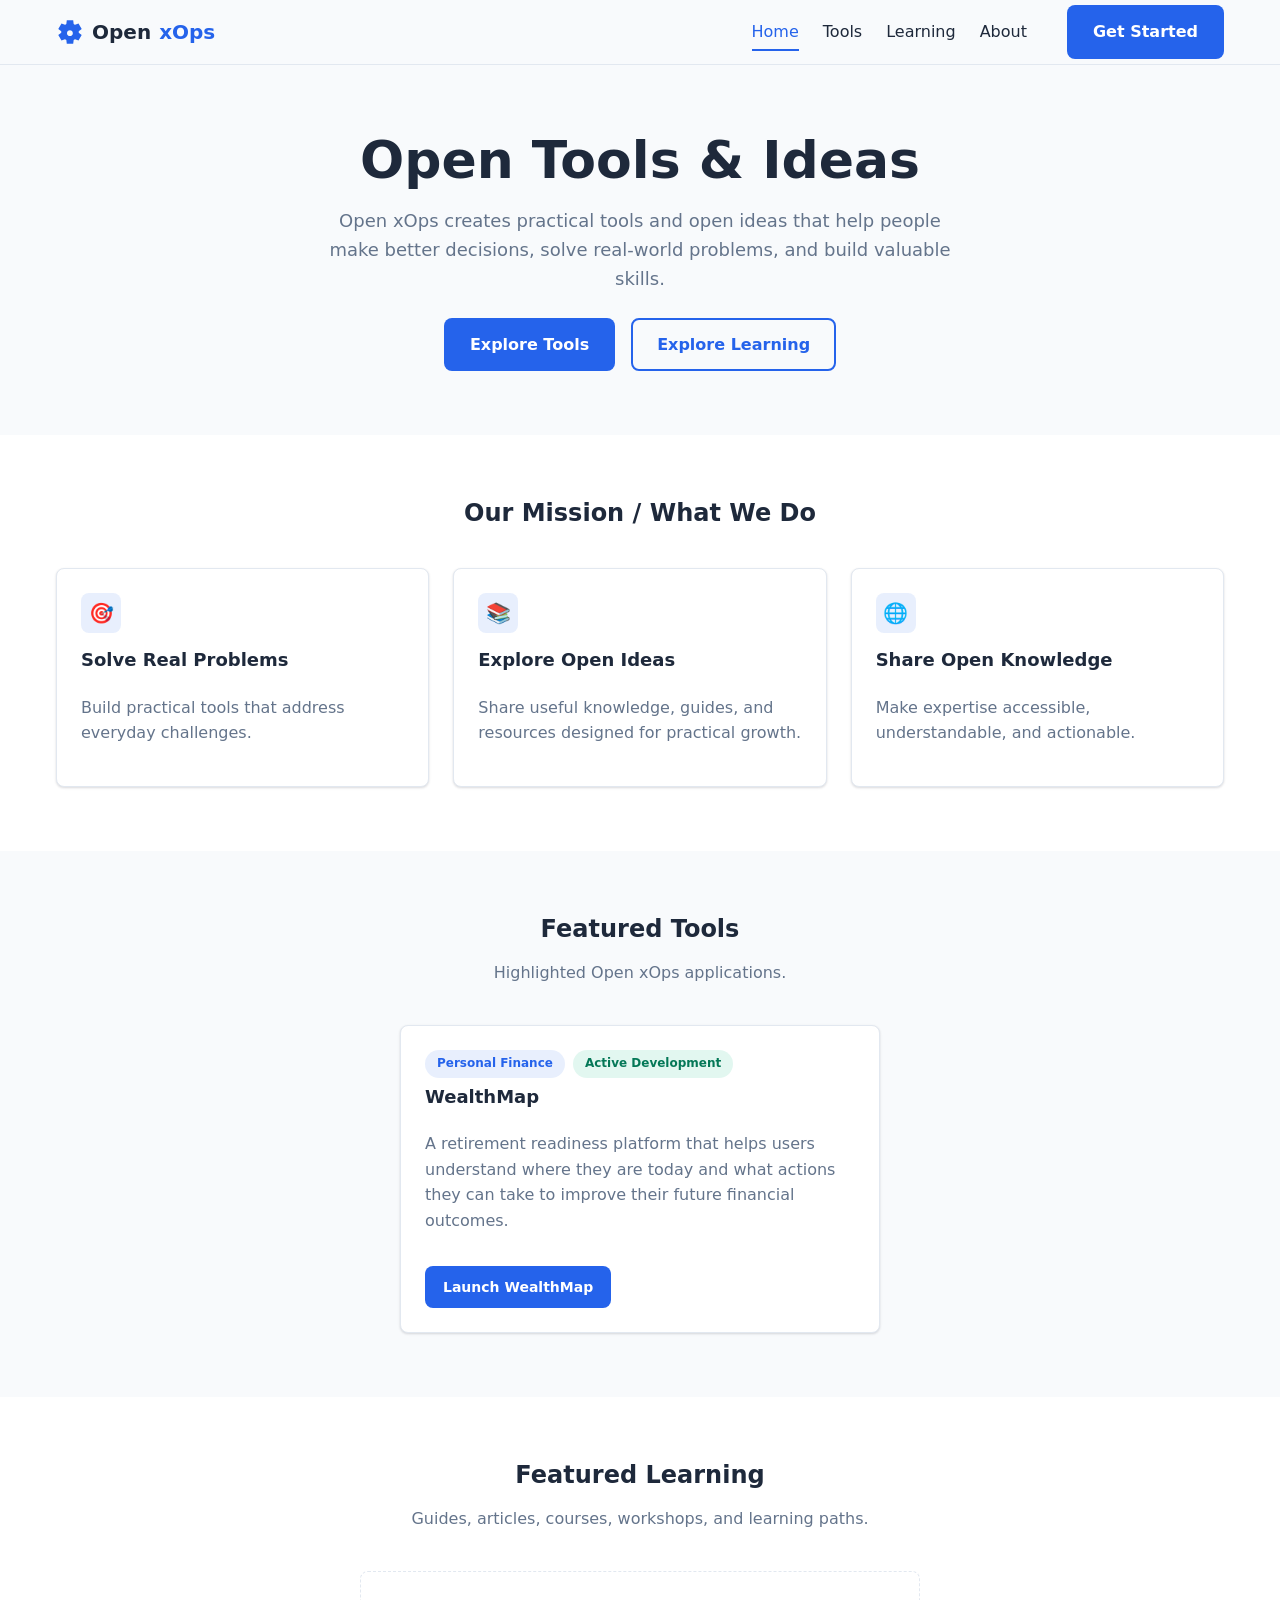
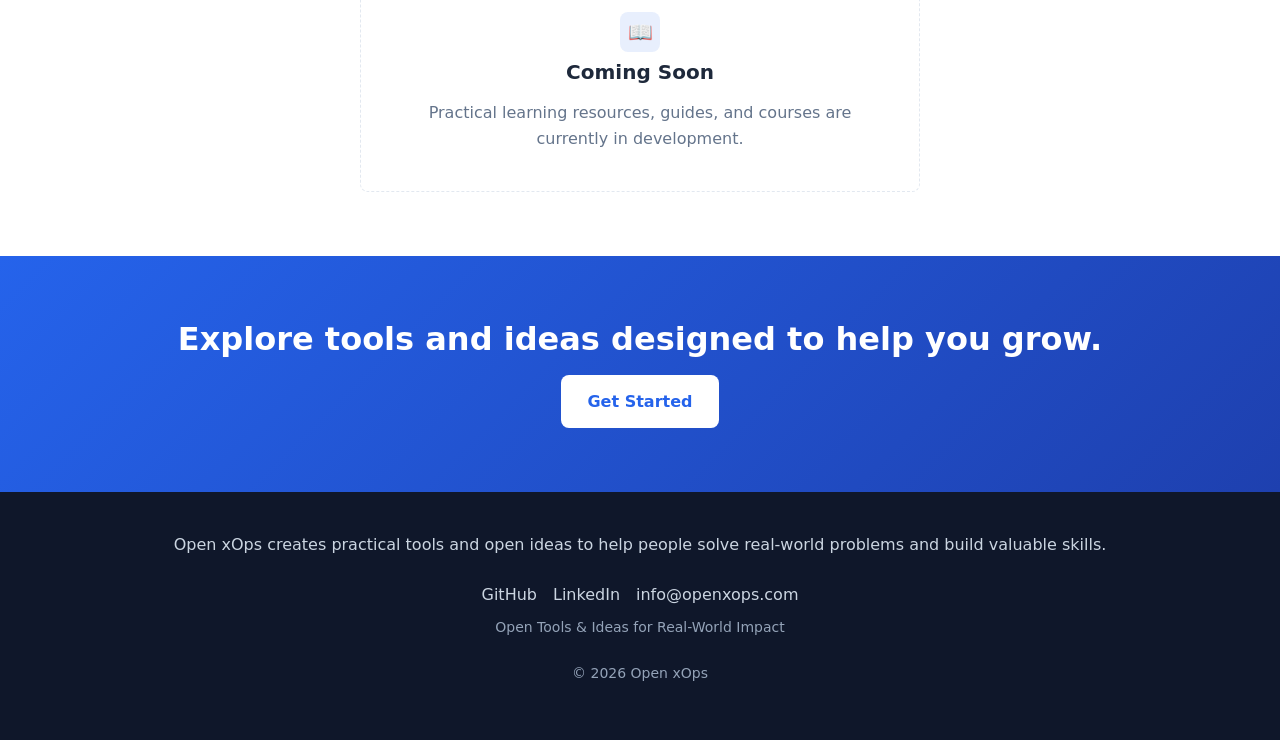
==== index.html @ b94edfc5 "refactor: Update language to emphasize open ideas and practical tools across multiple documents" ====
<!DOCTYPE html>
<html lang="en">
<head>
  <meta charset="UTF-8" />
  <meta name="viewport" content="width=device-width, initial-scale=1.0" />
  <title>Open xOps — Open Tools &amp; Ideas</title>
  <meta
    name="description"
    content="Open xOps creates practical tools and open ideas that help individuals and professionals solve real-world problems, make better decisions, and build valuable skills."
  />
  <link rel="icon" type="image/svg+xml" href="assets/icons/favicon.svg" />
  <link rel="stylesheet" href="css/styles.css" />
</head>
<body data-page="index.html">
  <a class="skip-link" href="#main-content">Skip to main content</a>

  <header class="site-header">
    <div class="container">
      <a class="brand" href="index.html" aria-label="Open xOps home">
        <span class="brand-icon" aria-hidden="true"></span>
        Open <span>xOps</span>
      </a>

      <nav class="main-nav" id="main-nav" aria-label="Primary">
        <ul class="nav-links">
          <li><a href="index.html" aria-current="page">Home</a></li>
          <li><a href="tools.html">Tools</a></li>
          <li><a href="learning.html">Learning</a></li>
          <li><a href="about.html">About</a></li>
        </ul>
        <a class="btn btn-primary" href="tools.html">Get Started</a>
      </nav>

      <button
        class="nav-toggle"
        type="button"
        aria-label="Toggle navigation menu"
        aria-expanded="false"
        aria-controls="main-nav"
      >
        <span class="nav-toggle-bar"></span>
        <span class="nav-toggle-bar"></span>
        <span class="nav-toggle-bar"></span>
      </button>
    </div>
  </header>

  <main id="main-content">
    <!-- Hero -->
    <section class="hero container">
      <h1>Open Tools &amp; Ideas</h1>
      <p>
        Open xOps creates practical tools and open ideas that help people make
        better decisions, solve real-world problems, and build valuable skills.
      </p>
      <div class="hero-actions">
        <a class="btn btn-primary" href="tools.html">Explore Tools</a>
        <a class="btn btn-secondary" href="learning.html">Explore Learning</a>
      </div>
    </section>

    <!-- Mission -->
    <section class="section mission-section" id="mission">
      <div class="container">
        <div class="section-header">
          <h2>Our Mission / What We Do</h2>
        </div>
        <div class="grid grid-3">
          <div class="card">
            <div class="card-icon" aria-hidden="true">🎯</div>
            <h3>Solve Real Problems</h3>
            <p>Build practical tools that address everyday challenges.</p>
          </div>
          <div class="card">
            <div class="card-icon" aria-hidden="true">📚</div>
            <h3>Explore Open Ideas</h3>
            <p>
              Share useful knowledge, guides, and resources designed for
              practical growth.
            </p>
          </div>
          <div class="card">
            <div class="card-icon" aria-hidden="true">🌐</div>
            <h3>Share Open Knowledge</h3>
            <p>Make expertise accessible, understandable, and actionable.</p>
          </div>
        </div>
      </div>
    </section>

    <!-- Featured Tools -->
    <section class="section" id="featured-tools">
      <div class="container">
        <div class="section-header">
          <h2>Featured Tools</h2>
          <p>Highlighted Open xOps applications.</p>
        </div>
        <div class="featured-tool-single">
          <article class="card">
            <div class="card-meta">
              <span class="badge badge-category">Personal Finance</span>
              <span class="badge badge-status-active">Active Development</span>
            </div>
            <h3>WealthMap</h3>
            <p>
              A retirement readiness platform that helps users understand
              where they are today and what actions they can take to improve
              their future financial outcomes.
            </p>
            <div class="card-actions">
              <a class="btn btn-primary btn-sm" href="https://wealthmap.openxops.com/" target="_blank" rel="noopener noreferrer">Launch WealthMap</a>
            </div>
          </article>
        </div>
      </div>
    </section>

    <!-- Featured Learning -->
    <section class="section mission-section" id="featured-learning">
      <div class="container">
        <div class="section-header">
          <h2>Featured Learning</h2>
          <p>Guides, articles, courses, workshops, and learning paths.</p>
        </div>
        <div class="coming-soon-panel">
          <div class="card-icon" aria-hidden="true">📖</div>
          <h3>Coming Soon</h3>
          <p>
            Practical learning resources, guides, and courses are currently
            in development.
          </p>
        </div>
      </div>
    </section>

    <!-- CTA Banner -->
    <section class="cta-banner">
      <div class="container">
        <h2>
          Explore tools and ideas designed to help you grow.
        </h2>
        <a class="btn btn-primary" href="tools.html">Get Started</a>
      </div>
    </section>
  </main>

  <footer class="site-footer">
    <div class="container">
      <p>
        Open xOps creates practical tools and open ideas to help people solve
        real-world problems and build valuable skills.
      </p>
      <ul class="footer-links">
        <li><a href="https://github.com/renedeposada" target="_blank" rel="noopener noreferrer" aria-label="Open xOps on GitHub (opens in a new tab)">GitHub</a></li>
        <li><a href="https://www.linkedin.com/company/openxops/" target="_blank" rel="noopener noreferrer" aria-label="Open xOps on LinkedIn (opens in a new tab)">LinkedIn</a></li>
        <li><a href="mailto:info@openxops.com" aria-label="Email Open xOps">info@openxops.com</a></li>
      </ul>
      <p class="footer-tagline">Open Tools &amp; Ideas for Real-World Impact</p>
      <p class="footer-tagline">&copy; 2026 Open xOps</p>
    </div>
  </footer>

  <script src="js/main.js"></script>
</body>
</html>
---- css/styles.css ----
/* ==========================================================================
   Open xOps Design System
   ========================================================================== */

:root {
  /* Colors */
  --color-primary: #2563eb;
  --color-accent: #10b981;
  --color-bg: #f8fafc;
  --color-bg-dark: #0f172a;
  --color-text: #1e293b;
  --color-text-secondary: #64748b;
  --color-white: #ffffff;
  --color-border: #e2e8f0;

  /* Typography */
  --font-family: system-ui, -apple-system, BlinkMacSystemFont, "Segoe UI", sans-serif;

  /* Spacing */
  --space-xs: 0.5rem;
  --space-sm: 1rem;
  --space-md: 1.5rem;
  --space-lg: 2.5rem;
  --space-xl: 4rem;

  /* Layout */
  --max-width: 1200px;
  --radius: 0.5rem;
  --shadow: 0 1px 3px rgba(15, 23, 42, 0.1), 0 1px 2px rgba(15, 23, 42, 0.06);
  --shadow-lg: 0 10px 25px rgba(15, 23, 42, 0.08);
  --header-height: 4rem;
  --transition: 0.2s ease;
}

/* ==========================================================================
   Reset & Base
   ========================================================================== */

*,
*::before,
*::after {
  box-sizing: border-box;
}

html {
  scroll-behavior: smooth;
}

body {
  margin: 0;
  font-family: var(--font-family);
  color: var(--color-text);
  background-color: var(--color-bg);
  line-height: 1.6;
  -webkit-font-smoothing: antialiased;
}

img {
  max-width: 100%;
  display: block;
}

a {
  color: var(--color-primary);
  text-decoration: none;
}

ul {
  margin: 0;
  padding: 0;
  list-style: none;
}

h1,
h2,
h3,
h4 {
  line-height: 1.2;
  margin: 0 0 var(--space-sm);
}

p {
  margin: 0 0 var(--space-sm);
}

:focus-visible {
  outline: 3px solid var(--color-primary);
  outline-offset: 2px;
}

.skip-link {
  position: absolute;
  left: -9999px;
  top: 0;
  background: var(--color-primary);
  color: var(--color-white);
  padding: var(--space-xs) var(--space-sm);
  z-index: 1000;
  border-radius: var(--radius);
}

.skip-link:focus {
  left: var(--space-sm);
  top: var(--space-sm);
}

/* ==========================================================================
   Layout Utilities
   ========================================================================== */

.container {
  width: 100%;
  max-width: var(--max-width);
  margin-inline: auto;
  padding-inline: var(--space-sm);
}

.section {
  padding-block: var(--space-xl);
}

.section-header {
  text-align: center;
  max-width: 640px;
  margin-inline: auto;
  margin-bottom: var(--space-lg);
}

.section-header p {
  color: var(--color-text-secondary);
}

.grid {
  display: grid;
  gap: var(--space-md);
}

.grid-3 {
  grid-template-columns: repeat(auto-fit, minmax(260px, 1fr));
}

.grid-4 {
  grid-template-columns: repeat(auto-fit, minmax(220px, 1fr));
}

.text-center {
  text-align: center;
}

/* ==========================================================================
   Buttons
   ========================================================================== */

.btn {
  display: inline-flex;
  align-items: center;
  justify-content: center;
  gap: 0.5rem;
  padding: 0.75rem 1.5rem;
  border-radius: var(--radius);
  font-weight: 600;
  font-size: 1rem;
  border: 2px solid transparent;
  cursor: pointer;
  transition: background-color var(--transition), color var(--transition), border-color var(--transition);
}

.btn-primary {
  background-color: var(--color-primary);
  color: var(--color-white);
}

.btn-primary:hover {
  background-color: #1d4ed8;
}

.btn-secondary {
  background-color: transparent;
  border-color: var(--color-primary);
  color: var(--color-primary);
}

.btn-secondary:hover {
  background-color: var(--color-primary);
  color: var(--color-white);
}

.btn-accent {
  background-color: var(--color-accent);
  color: var(--color-white);
}

.btn-accent:hover {
  background-color: #0ea271;
}

.btn-sm {
  padding: 0.5rem 1rem;
  font-size: 0.875rem;
}

.btn-block {
  width: 100%;
}

/* ==========================================================================
   Header
   ========================================================================== */

.site-header {
  position: sticky;
  top: 0;
  z-index: 100;
  background-color: rgba(248, 250, 252, 0.92);
  backdrop-filter: blur(8px);
  border-bottom: 1px solid var(--color-border);
}

.site-header .container {
  display: flex;
  align-items: center;
  justify-content: space-between;
  height: var(--header-height);
}

.brand {
  display: inline-flex;
  align-items: center;
  gap: 0.5rem;
  font-size: 1.25rem;
  font-weight: 800;
  color: var(--color-text);
}

.brand span {
  color: var(--color-primary);
}

.brand-icon {
  width: 28px;
  height: 28px;
  flex-shrink: 0;
  background-color: var(--color-primary);
  -webkit-mask-image: url("../assets/logos/logo.svg");
  mask-image: url("../assets/logos/logo.svg");
  -webkit-mask-size: contain;
  mask-size: contain;
  -webkit-mask-repeat: no-repeat;
  mask-repeat: no-repeat;
  -webkit-mask-position: center;
  mask-position: center;
}

.site-footer .brand-icon {
  background-color: var(--color-white);
}

.nav-toggle {
  display: none;
  background: none;
  border: none;
  cursor: pointer;
  padding: 0.5rem;
}

.nav-toggle-bar {
  display: block;
  width: 24px;
  height: 2px;
  margin: 5px 0;
  background-color: var(--color-text);
  transition: transform var(--transition), opacity var(--transition);
}

.main-nav {
  display: flex;
  align-items: center;
  gap: var(--space-lg);
}

.nav-links {
  display: flex;
  gap: var(--space-md);
}

.nav-links a {
  color: var(--color-text);
  font-weight: 500;
  padding: 0.5rem 0;
  border-bottom: 2px solid transparent;
  transition: border-color var(--transition), color var(--transition);
}

.nav-links a:hover,
.nav-links a[aria-current="page"] {
  color: var(--color-primary);
  border-bottom-color: var(--color-primary);
}

/* ==========================================================================
   Hero
   ========================================================================== */

.hero {
  padding-block: var(--space-xl);
  text-align: center;
}

.hero h1 {
  font-size: clamp(2rem, 5vw, 3.25rem);
  max-width: 800px;
  margin-inline: auto;
  margin-bottom: var(--space-sm);
}

.hero p {
  font-size: 1.125rem;
  color: var(--color-text-secondary);
  max-width: 640px;
  margin-inline: auto;
  margin-bottom: var(--space-md);
}

.hero-actions {
  display: flex;
  gap: var(--space-sm);
  justify-content: center;
  flex-wrap: wrap;
}

.page-header {
  padding-block: var(--space-lg) var(--space-md);
  text-align: center;
}

.page-header p {
  color: var(--color-text-secondary);
  max-width: 640px;
  margin-inline: auto;
}

/* ==========================================================================
   Cards
   ========================================================================== */

.card {
  background-color: var(--color-white);
  border: 1px solid var(--color-border);
  border-radius: var(--radius);
  padding: var(--space-md);
  box-shadow: var(--shadow);
  display: flex;
  flex-direction: column;
  gap: var(--space-xs);
  transition: box-shadow var(--transition), transform var(--transition);
}

.card:hover {
  box-shadow: var(--shadow-lg);
  transform: translateY(-2px);
}

.card h3 {
  font-size: 1.125rem;
}

.card p {
  color: var(--color-text-secondary);
  flex-grow: 1;
}

.card-icon {
  width: 2.5rem;
  height: 2.5rem;
  border-radius: var(--radius);
  background-color: rgba(37, 99, 235, 0.1);
  color: var(--color-primary);
  display: flex;
  align-items: center;
  justify-content: center;
  font-size: 1.25rem;
  margin-bottom: var(--space-xs);
}

.card-meta {
  display: flex;
  align-items: center;
  gap: var(--space-xs);
  flex-wrap: wrap;
}

.card-actions {
  display: flex;
  gap: var(--space-xs);
  margin-top: var(--space-xs);
  flex-wrap: wrap;
}

/* ==========================================================================
   Badges
   ========================================================================== */

.badge {
  display: inline-block;
  padding: 0.25rem 0.75rem;
  border-radius: 999px;
  font-size: 0.75rem;
  font-weight: 600;
  white-space: nowrap;
}

.badge-category {
  background-color: rgba(37, 99, 235, 0.1);
  color: var(--color-primary);
}

.badge-status-active {
  background-color: rgba(16, 185, 129, 0.12);
  color: #047857;
}

.badge-status-planning {
  background-color: rgba(100, 116, 139, 0.15);
  color: var(--color-text-secondary);
}

/* ==========================================================================
   Mission / Feature Sections
   ========================================================================== */

.mission-section {
  background-color: var(--color-white);
}

.featured-tool-single {
  max-width: 480px;
  margin-inline: auto;
}

/* ==========================================================================
   Coming Soon Panel
   ========================================================================== */

.coming-soon-panel {
  max-width: 560px;
  margin-inline: auto;
  text-align: center;
  background-color: var(--color-white);
  border: 1px dashed var(--color-border);
  border-radius: var(--radius);
  padding: var(--space-lg);
}

.coming-soon-panel .card-icon {
  margin-inline: auto;
}

.coming-soon-panel h3 {
  font-size: 1.25rem;
}

.coming-soon-panel p {
  color: var(--color-text-secondary);
  margin-bottom: 0;
}

/* ==========================================================================
   CTA Banner
   ========================================================================== */

.cta-banner {
  background: linear-gradient(135deg, var(--color-primary), #1e40af);
  color: var(--color-white);
  text-align: center;
  padding-block: var(--space-xl);
}

.cta-banner h2 {
  font-size: clamp(1.5rem, 4vw, 2rem);
  margin-bottom: var(--space-sm);
}

.cta-banner .btn-primary {
  background-color: var(--color-white);
  color: var(--color-primary);
}

.cta-banner .btn-primary:hover {
  background-color: var(--color-bg);
}

/* ==========================================================================
   Filters (Tools page)
   ========================================================================== */

.filters {
  display: flex;
  gap: var(--space-sm);
  flex-wrap: wrap;
  margin-bottom: var(--space-lg);
}

.filters .form-control {
  flex: 1 1 240px;
}

.form-control label {
  display: block;
  font-size: 0.875rem;
  font-weight: 600;
  margin-bottom: 0.25rem;
}

.form-control input,
.form-control select {
  width: 100%;
  padding: 0.65rem 0.9rem;
  border: 1px solid var(--color-border);
  border-radius: var(--radius);
  font-size: 1rem;
  font-family: inherit;
  background-color: var(--color-white);
  color: var(--color-text);
}

.empty-state {
  text-align: center;
  color: var(--color-text-secondary);
  padding: var(--space-lg);
  display: none;
}

.empty-state.is-visible {
  display: block;
}

/* ==========================================================================
   Accordion (Learning page)
   ========================================================================== */

.accordion {
  display: flex;
  flex-direction: column;
  gap: var(--space-xs);
  max-width: 800px;
  margin-inline: auto;
}

.accordion-item {
  border: 1px solid var(--color-border);
  border-radius: var(--radius);
  background-color: var(--color-white);
  overflow: hidden;
}

.accordion-trigger {
  width: 100%;
  display: flex;
  align-items: center;
  justify-content: space-between;
  padding: var(--space-sm) var(--space-md);
  background: none;
  border: none;
  font-size: 1.05rem;
  font-weight: 600;
  text-align: left;
  cursor: pointer;
  color: var(--color-text);
}

.accordion-icon {
  transition: transform var(--transition);
  flex-shrink: 0;
}

.accordion-trigger[aria-expanded="true"] .accordion-icon {
  transform: rotate(45deg);
}

.accordion-panel {
  display: grid;
  grid-template-rows: 0fr;
  transition: grid-template-rows var(--transition);
}

.accordion-panel[hidden] {
  display: grid;
}

.accordion-panel-inner {
  overflow: hidden;
}

.accordion-item.is-open .accordion-panel {
  grid-template-rows: 1fr;
}

.accordion-content {
  padding: 0 var(--space-md) var(--space-md);
  display: flex;
  flex-direction: column;
  gap: var(--space-sm);
}

.resource-item {
  display: flex;
  justify-content: space-between;
  align-items: center;
  gap: var(--space-sm);
  padding: var(--space-sm);
  border: 1px solid var(--color-border);
  border-radius: var(--radius);
  flex-wrap: wrap;
}

.resource-item .resource-meta {
  color: var(--color-text-secondary);
  font-size: 0.9rem;
}

/* ==========================================================================
   Principles / About page
   ========================================================================== */

.future-vision-list {
  max-width: 640px;
  margin-inline: auto;
  display: flex;
  flex-direction: column;
  gap: var(--space-xs);
}

.future-vision-list li {
  padding: var(--space-sm);
  background-color: var(--color-white);
  border: 1px solid var(--color-border);
  border-radius: var(--radius);
}

.company-story {
  max-width: 720px;
  margin-inline: auto;
  text-align: center;
}

/* ==========================================================================
   Footer
   ========================================================================== */

.site-footer {
  background-color: var(--color-bg-dark);
  color: #cbd5e1;
  padding-block: var(--space-lg);
}

.site-footer .container {
  display: flex;
  flex-direction: column;
  align-items: center;
  gap: var(--space-xs);
  text-align: center;
}

.footer-links {
  display: flex;
  gap: var(--space-sm);
  flex-wrap: wrap;
  justify-content: center;
}

.footer-links a {
  color: #cbd5e1;
}

.footer-links a:hover {
  color: var(--color-white);
}

.footer-tagline {
  font-size: 0.875rem;
  color: #94a3b8;
}

/* ==========================================================================
   Responsive
   ========================================================================== */

@media (max-width: 767px) {
  .nav-toggle {
    display: block;
  }

  .main-nav {
    position: fixed;
    inset: var(--header-height) 0 0 auto;
    width: min(280px, 80%);
    background-color: var(--color-white);
    flex-direction: column;
    align-items: flex-start;
    padding: var(--space-md);
    box-shadow: var(--shadow-lg);
    transform: translateX(100%);
    transition: transform var(--transition);
  }

  .main-nav.is-open {
    transform: translateX(0);
  }

  .nav-links {
    flex-direction: column;
    gap: var(--space-sm);
    width: 100%;
  }

  .main-nav .btn {
    width: 100%;
  }

  .nav-toggle[aria-expanded="true"] .nav-toggle-bar:nth-child(1) {
    transform: translateY(7px) rotate(45deg);
  }

  .nav-toggle[aria-expanded="true"] .nav-toggle-bar:nth-child(2) {
    opacity: 0;
  }

  .nav-toggle[aria-expanded="true"] .nav-toggle-bar:nth-child(3) {
    transform: translateY(-7px) rotate(-45deg);
  }
}

@media (min-width: 768px) {
  .grid-3 {
    grid-template-columns: repeat(3, 1fr);
  }
}
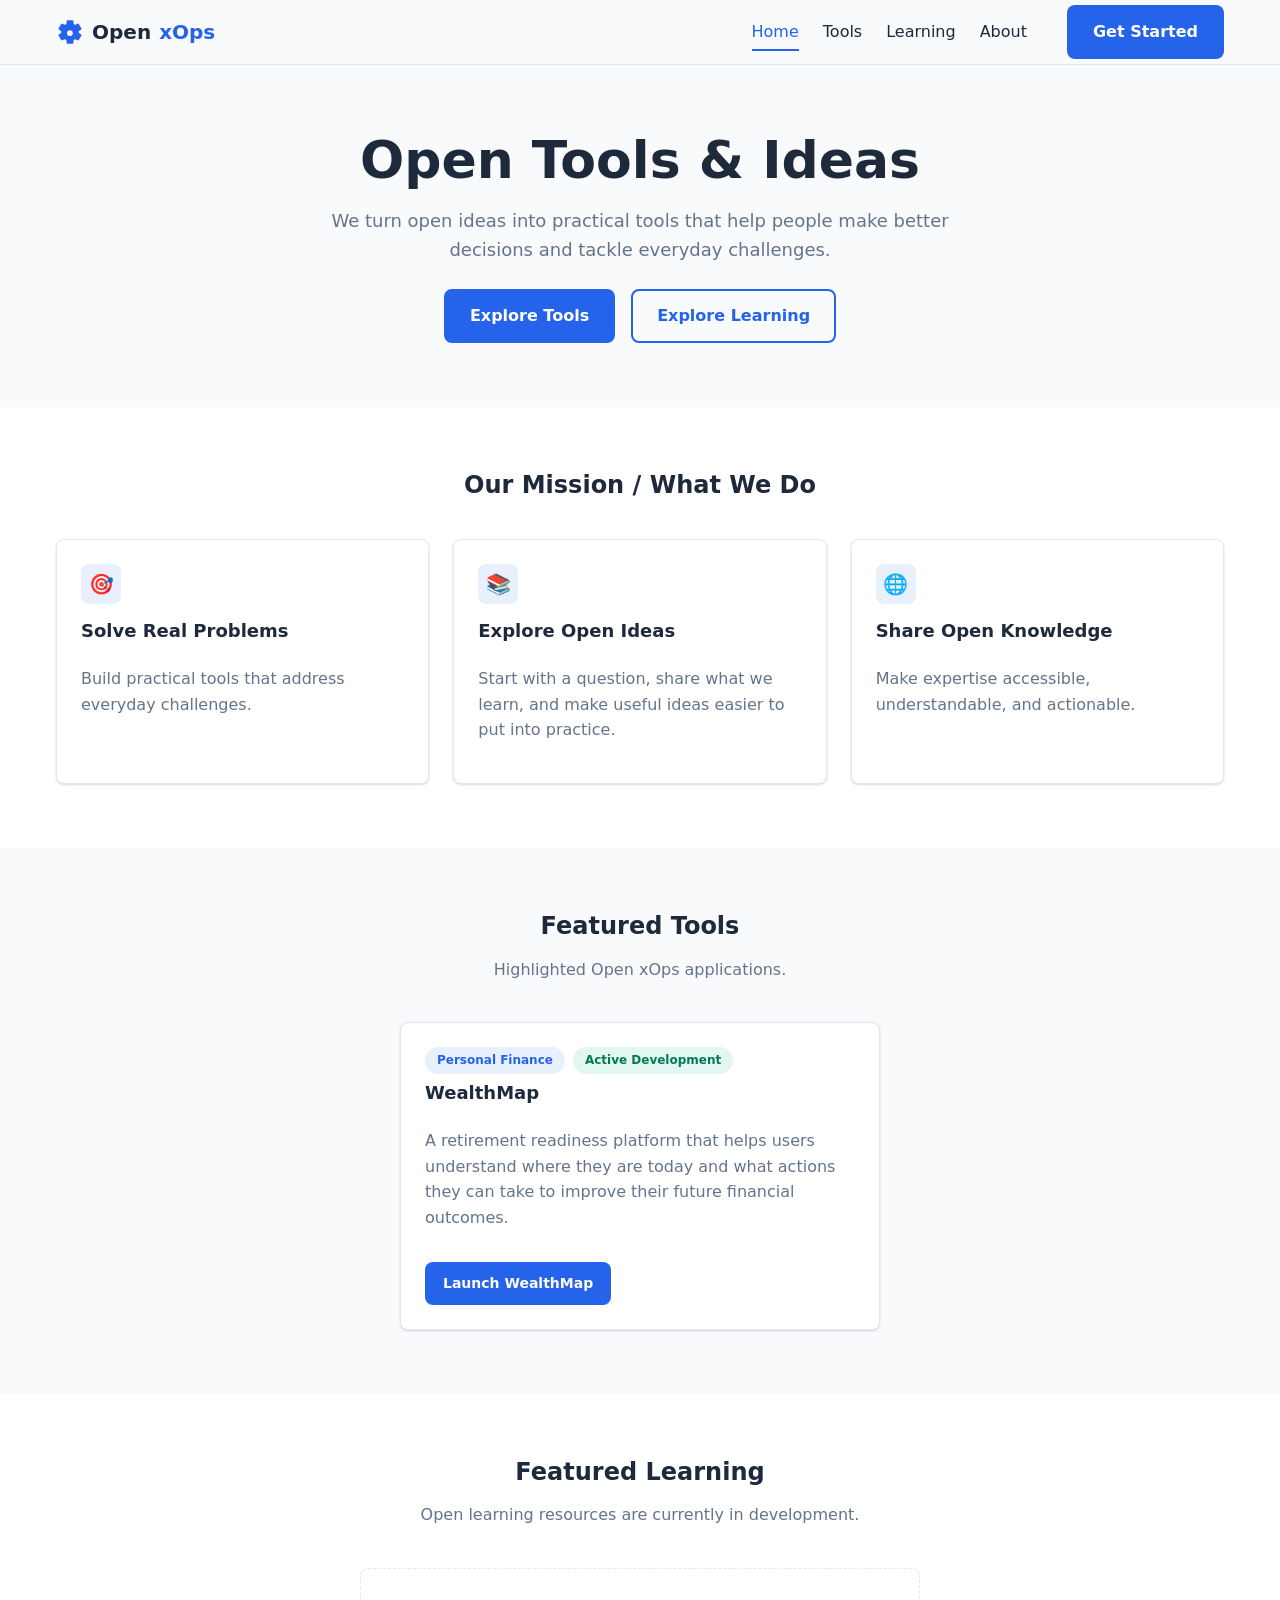
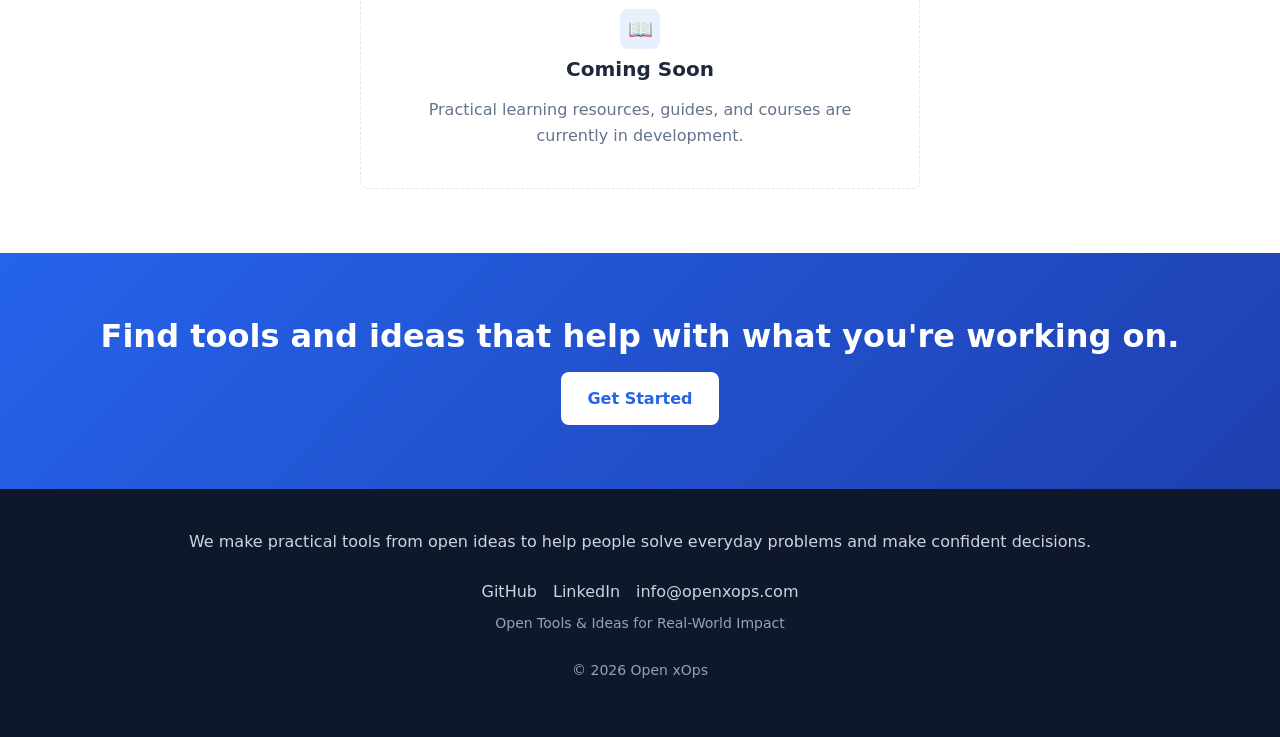
==== commit 1c13de91: "refactor: Revise language across multiple documents to emphasize practical tools and open ideas" ====
--- a/index.html
+++ b/index.html
@@ -6,7 +6,7 @@
   <title>Open xOps — Open Tools &amp; Ideas</title>
   <meta
     name="description"
-    content="Open xOps creates practical tools and open ideas that help individuals and professionals solve real-world problems, make better decisions, and build valuable skills."
+    content="Open xOps turns open ideas into practical tools that help people make better decisions and tackle everyday challenges."
   />
   <link rel="icon" type="image/svg+xml" href="assets/icons/favicon.svg" />
   <link rel="stylesheet" href="css/styles.css" />
@@ -50,8 +50,8 @@
     <section class="hero container">
       <h1>Open Tools &amp; Ideas</h1>
       <p>
-        Open xOps creates practical tools and open ideas that help people make
-        better decisions, solve real-world problems, and build valuable skills.
+        We turn open ideas into practical tools that help people make better
+        decisions and tackle everyday challenges.
       </p>
       <div class="hero-actions">
         <a class="btn btn-primary" href="tools.html">Explore Tools</a>
@@ -75,8 +75,8 @@
             <div class="card-icon" aria-hidden="true">📚</div>
             <h3>Explore Open Ideas</h3>
             <p>
-              Share useful knowledge, guides, and resources designed for
-              practical growth.
+              Start with a question, share what we learn, and make useful ideas
+              easier to put into practice.
             </p>
           </div>
           <div class="card">
@@ -120,7 +120,7 @@
       <div class="container">
         <div class="section-header">
           <h2>Featured Learning</h2>
-          <p>Guides, articles, courses, workshops, and learning paths.</p>
+          <p>Open learning resources are currently in development.</p>
         </div>
         <div class="coming-soon-panel">
           <div class="card-icon" aria-hidden="true">📖</div>
@@ -137,7 +137,7 @@
     <section class="cta-banner">
       <div class="container">
         <h2>
-          Explore tools and ideas designed to help you grow.
+          Find tools and ideas that help with what you're working on.
         </h2>
         <a class="btn btn-primary" href="tools.html">Get Started</a>
       </div>
@@ -147,8 +147,8 @@
   <footer class="site-footer">
     <div class="container">
       <p>
-        Open xOps creates practical tools and open ideas to help people solve
-        real-world problems and build valuable skills.
+        We make practical tools from open ideas to help people solve everyday
+        problems and make confident decisions.
       </p>
       <ul class="footer-links">
         <li><a href="https://github.com/renedeposada" target="_blank" rel="noopener noreferrer" aria-label="Open xOps on GitHub (opens in a new tab)">GitHub</a></li>
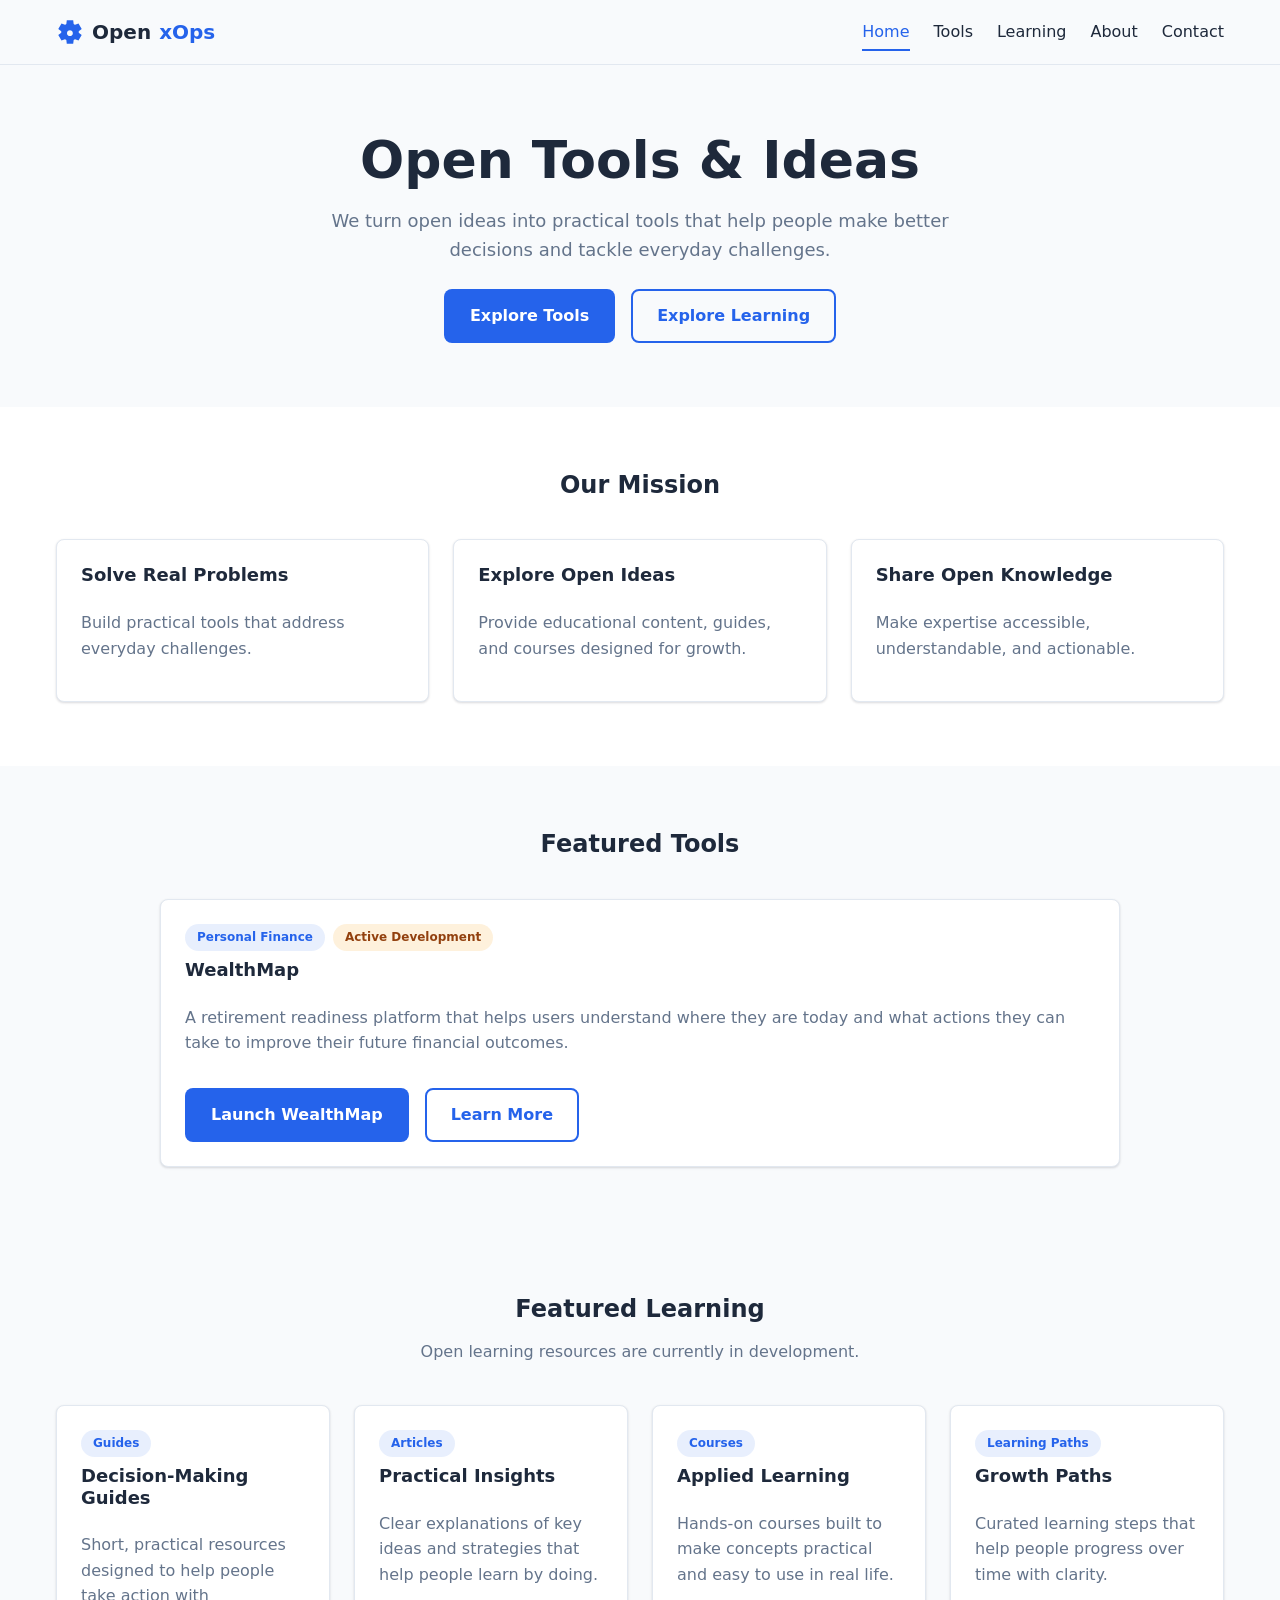
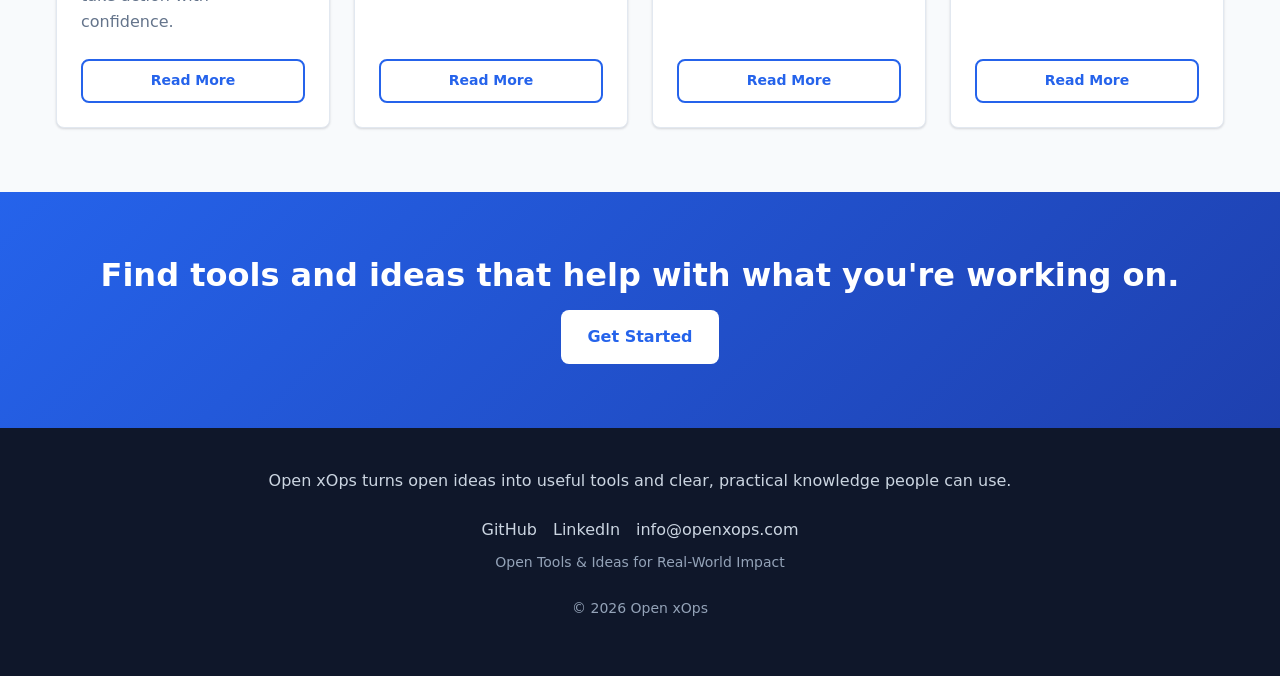
==== commit 0f98eb0e: "Refactor website content and structure for clarity and consistency - Updated meta descriptions acros" ====
--- a/index.html
+++ b/index.html
@@ -3,10 +3,10 @@
 <head>
   <meta charset="UTF-8" />
   <meta name="viewport" content="width=device-width, initial-scale=1.0" />
-  <title>Open xOps — Open Tools &amp; Ideas</title>
+  <title>Open xOps</title>
   <meta
     name="description"
-    content="Open xOps turns open ideas into practical tools that help people make better decisions and tackle everyday challenges."
+    content="Open xOps turns open ideas into practical tools and learning resources that help people make better decisions and tackle everyday challenges."
   />
   <link rel="icon" type="image/svg+xml" href="assets/icons/favicon.svg" />
   <link rel="stylesheet" href="css/styles.css" />
@@ -21,20 +21,20 @@
         Open <span>xOps</span>
       </a>
 
-      <nav class="main-nav" id="main-nav" aria-label="Primary">
+      <nav class="main-nav" id="main-nav" aria-label="Primary navigation">
         <ul class="nav-links">
           <li><a href="index.html" aria-current="page">Home</a></li>
           <li><a href="tools.html">Tools</a></li>
           <li><a href="learning.html">Learning</a></li>
           <li><a href="about.html">About</a></li>
+          <li><a href="mailto:info@openxops.com">Contact</a></li>
         </ul>
-        <a class="btn btn-primary" href="tools.html">Get Started</a>
       </nav>
 
       <button
         class="nav-toggle"
         type="button"
-        aria-label="Toggle navigation menu"
+        aria-label="Open navigation menu"
         aria-expanded="false"
         aria-controls="main-nav"
       >
@@ -46,7 +46,6 @@
   </header>
 
   <main id="main-content">
-    <!-- Hero -->
     <section class="hero container">
       <h1>Open Tools &amp; Ideas</h1>
       <p>
@@ -59,86 +58,94 @@
       </div>
     </section>
 
-    <!-- Mission -->
-    <section class="section mission-section" id="mission">
+    <section class="section mission-section">
       <div class="container">
         <div class="section-header">
-          <h2>Our Mission / What We Do</h2>
+          <h2>Our Mission</h2>
         </div>
         <div class="grid grid-3">
-          <div class="card">
-            <div class="card-icon" aria-hidden="true">🎯</div>
+          <article class="card mission-card">
             <h3>Solve Real Problems</h3>
             <p>Build practical tools that address everyday challenges.</p>
-          </div>
-          <div class="card">
-            <div class="card-icon" aria-hidden="true">📚</div>
+          </article>
+          <article class="card mission-card">
             <h3>Explore Open Ideas</h3>
-            <p>
-              Start with a question, share what we learn, and make useful ideas
-              easier to put into practice.
-            </p>
-          </div>
-          <div class="card">
-            <div class="card-icon" aria-hidden="true">🌐</div>
+            <p>Provide educational content, guides, and courses designed for growth.</p>
+          </article>
+          <article class="card mission-card">
             <h3>Share Open Knowledge</h3>
             <p>Make expertise accessible, understandable, and actionable.</p>
-          </div>
+          </article>
         </div>
       </div>
     </section>
 
-    <!-- Featured Tools -->
-    <section class="section" id="featured-tools">
+    <section class="section tools-overview">
       <div class="container">
         <div class="section-header">
           <h2>Featured Tools</h2>
-          <p>Highlighted Open xOps applications.</p>
         </div>
-        <div class="featured-tool-single">
-          <article class="card">
+
+        <div class="tools-grid featured-tools-grid">
+          <article class="card tool-card" data-category="personal-finance" data-search="wealthmap retirement readiness planning personal finance">
             <div class="card-meta">
               <span class="badge badge-category">Personal Finance</span>
-              <span class="badge badge-status-active">Active Development</span>
+              <span class="badge badge-status-development">Active Development</span>
             </div>
             <h3>WealthMap</h3>
             <p>
-              A retirement readiness platform that helps users understand
-              where they are today and what actions they can take to improve
-              their future financial outcomes.
+              A retirement readiness platform that helps users understand where
+              they are today and what actions they can take to improve their
+              future financial outcomes.
             </p>
             <div class="card-actions">
-              <a class="btn btn-primary btn-sm" href="https://wealthmap.openxops.com/" target="_blank" rel="noopener noreferrer">Launch WealthMap</a>
+              <a class="btn btn-primary" href="https://wealthmap.openxops.com/" target="_blank" rel="noopener noreferrer">Launch WealthMap</a>
+              <a class="btn btn-secondary" href="tools.html#wealthmap">Learn More</a>
             </div>
           </article>
         </div>
       </div>
     </section>
 
-    <!-- Featured Learning -->
-    <section class="section mission-section" id="featured-learning">
+    <section class="section learning-overview">
       <div class="container">
         <div class="section-header">
           <h2>Featured Learning</h2>
           <p>Open learning resources are currently in development.</p>
         </div>
-        <div class="coming-soon-panel">
-          <div class="card-icon" aria-hidden="true">📖</div>
-          <h3>Coming Soon</h3>
-          <p>
-            Practical learning resources, guides, and courses are currently
-            in development.
-          </p>
+
+        <div class="learning-grid">
+          <article class="card learning-card">
+            <span class="badge badge-category">Guides</span>
+            <h3>Decision-Making Guides</h3>
+            <p>Short, practical resources designed to help people take action with confidence.</p>
+            <a class="btn btn-secondary btn-sm" href="learning.html">Read More</a>
+          </article>
+          <article class="card learning-card">
+            <span class="badge badge-category">Articles</span>
+            <h3>Practical Insights</h3>
+            <p>Clear explanations of key ideas and strategies that help people learn by doing.</p>
+            <a class="btn btn-secondary btn-sm" href="learning.html">Read More</a>
+          </article>
+          <article class="card learning-card">
+            <span class="badge badge-category">Courses</span>
+            <h3>Applied Learning</h3>
+            <p>Hands-on courses built to make concepts practical and easy to use in real life.</p>
+            <a class="btn btn-secondary btn-sm" href="learning.html">Read More</a>
+          </article>
+          <article class="card learning-card">
+            <span class="badge badge-category">Learning Paths</span>
+            <h3>Growth Paths</h3>
+            <p>Curated learning steps that help people progress over time with clarity.</p>
+            <a class="btn btn-secondary btn-sm" href="learning.html">Read More</a>
+          </article>
         </div>
       </div>
     </section>
 
-    <!-- CTA Banner -->
     <section class="cta-banner">
-      <div class="container">
-        <h2>
-          Find tools and ideas that help with what you're working on.
-        </h2>
+      <div class="container cta-banner-inner">
+        <h2>Find tools and ideas that help with what you're working on.</h2>
         <a class="btn btn-primary" href="tools.html">Get Started</a>
       </div>
     </section>
@@ -147,8 +154,8 @@
   <footer class="site-footer">
     <div class="container">
       <p>
-        We make practical tools from open ideas to help people solve everyday
-        problems and make confident decisions.
+        Open xOps turns open ideas into useful tools and clear, practical
+        knowledge people can use.
       </p>
       <ul class="footer-links">
         <li><a href="https://github.com/renedeposada" target="_blank" rel="noopener noreferrer" aria-label="Open xOps on GitHub (opens in a new tab)">GitHub</a></li>
--- a/css/styles.css
+++ b/css/styles.css
@@ -3,7 +3,6 @@
    ========================================================================== */
 
 :root {
-  /* Colors */
   --color-primary: #2563eb;
   --color-accent: #10b981;
   --color-bg: #f8fafc;
@@ -12,18 +11,12 @@
   --color-text-secondary: #64748b;
   --color-white: #ffffff;
   --color-border: #e2e8f0;
-
-  /* Typography */
   --font-family: system-ui, -apple-system, BlinkMacSystemFont, "Segoe UI", sans-serif;
-
-  /* Spacing */
   --space-xs: 0.5rem;
   --space-sm: 1rem;
   --space-md: 1.5rem;
   --space-lg: 2.5rem;
   --space-xl: 4rem;
-
-  /* Layout */
   --max-width: 1200px;
   --radius: 0.5rem;
   --shadow: 0 1px 3px rgba(15, 23, 42, 0.1), 0 1px 2px rgba(15, 23, 42, 0.06);
@@ -32,13 +25,7 @@
   --transition: 0.2s ease;
 }
 
-/* ==========================================================================
-   Reset & Base
-   ========================================================================== */
-
-*,
-*::before,
-*::after {
+*, *::before, *::after {
   box-sizing: border-box;
 }
 
@@ -71,16 +58,17 @@
   list-style: none;
 }
 
-h1,
-h2,
-h3,
-h4 {
+h1, h2, h3, h4 {
   line-height: 1.2;
   margin: 0 0 var(--space-sm);
 }
 
 p {
   margin: 0 0 var(--space-sm);
+}
+
+button, input, select {
+  font: inherit;
 }
 
 :focus-visible {
@@ -104,10 +92,6 @@
   top: var(--space-sm);
 }
 
-/* ==========================================================================
-   Layout Utilities
-   ========================================================================== */
-
 .container {
   width: 100%;
   max-width: var(--max-width);
@@ -142,14 +126,6 @@
 .grid-4 {
   grid-template-columns: repeat(auto-fit, minmax(220px, 1fr));
 }
-
-.text-center {
-  text-align: center;
-}
-
-/* ==========================================================================
-   Buttons
-   ========================================================================== */
 
 .btn {
   display: inline-flex;
@@ -185,27 +161,10 @@
   color: var(--color-white);
 }
 
-.btn-accent {
-  background-color: var(--color-accent);
-  color: var(--color-white);
-}
-
-.btn-accent:hover {
-  background-color: #0ea271;
-}
-
 .btn-sm {
-  padding: 0.5rem 1rem;
+  padding: 0.55rem 1rem;
   font-size: 0.875rem;
 }
-
-.btn-block {
-  width: 100%;
-}
-
-/* ==========================================================================
-   Header
-   ========================================================================== */
 
 .site-header {
   position: sticky;
@@ -220,7 +179,7 @@
   display: flex;
   align-items: center;
   justify-content: space-between;
-  height: var(--header-height);
+  min-height: var(--header-height);
 }
 
 .brand {
@@ -251,10 +210,6 @@
   mask-position: center;
 }
 
-.site-footer .brand-icon {
-  background-color: var(--color-white);
-}
-
 .nav-toggle {
   display: none;
   background: none;
@@ -275,7 +230,6 @@
 .main-nav {
   display: flex;
   align-items: center;
-  gap: var(--space-lg);
 }
 
 .nav-links {
@@ -284,6 +238,7 @@
 }
 
 .nav-links a {
+  white-space: nowrap;
   color: var(--color-text);
   font-weight: 500;
   padding: 0.5rem 0;
@@ -297,10 +252,6 @@
   border-bottom-color: var(--color-primary);
 }
 
-/* ==========================================================================
-   Hero
-   ========================================================================== */
-
 .hero {
   padding-block: var(--space-xl);
   text-align: center;
@@ -316,15 +267,15 @@
 .hero p {
   font-size: 1.125rem;
   color: var(--color-text-secondary);
-  max-width: 640px;
+  max-width: 680px;
   margin-inline: auto;
   margin-bottom: var(--space-md);
 }
 
 .hero-actions {
   display: flex;
+  justify-content: center;
   gap: var(--space-sm);
-  justify-content: center;
   flex-wrap: wrap;
 }
 
@@ -334,14 +285,10 @@
 }
 
 .page-header p {
+  max-width: 700px;
+  margin-inline: auto;
   color: var(--color-text-secondary);
-  max-width: 640px;
-  margin-inline: auto;
-}
-
-/* ==========================================================================
-   Cards
-   ========================================================================== */
+}
 
 .card {
   background-color: var(--color-white);
@@ -369,36 +316,19 @@
   flex-grow: 1;
 }
 
-.card-icon {
-  width: 2.5rem;
-  height: 2.5rem;
-  border-radius: var(--radius);
-  background-color: rgba(37, 99, 235, 0.1);
-  color: var(--color-primary);
-  display: flex;
-  align-items: center;
-  justify-content: center;
-  font-size: 1.25rem;
-  margin-bottom: var(--space-xs);
-}
-
 .card-meta {
   display: flex;
-  align-items: center;
+  flex-wrap: wrap;
   gap: var(--space-xs);
+  align-items: center;
+}
+
+.card-actions {
+  display: flex;
   flex-wrap: wrap;
-}
-
-.card-actions {
-  display: flex;
-  gap: var(--space-xs);
+  gap: var(--space-sm);
   margin-top: var(--space-xs);
-  flex-wrap: wrap;
-}
-
-/* ==========================================================================
-   Badges
-   ========================================================================== */
+}
 
 .badge {
   display: inline-block;
@@ -414,59 +344,47 @@
   color: var(--color-primary);
 }
 
-.badge-status-active {
+.badge-status-available {
   background-color: rgba(16, 185, 129, 0.12);
   color: #047857;
 }
 
-.badge-status-planning {
+.badge-status-development {
+  background-color: rgba(245, 158, 11, 0.14);
+  color: #92400e;
+}
+
+.badge-status-planned {
   background-color: rgba(100, 116, 139, 0.15);
   color: var(--color-text-secondary);
 }
 
-/* ==========================================================================
-   Mission / Feature Sections
-   ========================================================================== */
-
 .mission-section {
   background-color: var(--color-white);
 }
 
-.featured-tool-single {
-  max-width: 480px;
-  margin-inline: auto;
-}
-
-/* ==========================================================================
-   Coming Soon Panel
-   ========================================================================== */
-
-.coming-soon-panel {
-  max-width: 560px;
-  margin-inline: auto;
-  text-align: center;
-  background-color: var(--color-white);
-  border: 1px dashed var(--color-border);
-  border-radius: var(--radius);
-  padding: var(--space-lg);
-}
-
-.coming-soon-panel .card-icon {
-  margin-inline: auto;
-}
-
-.coming-soon-panel h3 {
-  font-size: 1.25rem;
-}
-
-.coming-soon-panel p {
-  color: var(--color-text-secondary);
-  margin-bottom: 0;
-}
-
-/* ==========================================================================
-   CTA Banner
-   ========================================================================== */
+.tools-overview,
+.learning-overview {
+  background-color: var(--color-bg);
+}
+
+.featured-tools-grid,
+.learning-grid,
+.category-grid {
+  display: grid;
+  grid-template-columns: repeat(auto-fit, minmax(260px, 1fr));
+  gap: var(--space-md);
+}
+
+.learning-card,
+.learning-category-card {
+  min-height: 100%;
+}
+
+.learning-card .badge,
+.learning-category-card .badge {
+  width: fit-content;
+}
 
 .cta-banner {
   background: linear-gradient(135deg, var(--color-primary), #1e40af);
@@ -475,9 +393,16 @@
   padding-block: var(--space-xl);
 }
 
+.cta-banner-inner {
+  display: flex;
+  flex-direction: column;
+  align-items: center;
+  gap: var(--space-sm);
+}
+
 .cta-banner h2 {
   font-size: clamp(1.5rem, 4vw, 2rem);
-  margin-bottom: var(--space-sm);
+  margin-bottom: 0;
 }
 
 .cta-banner .btn-primary {
@@ -489,54 +414,58 @@
   background-color: var(--color-bg);
 }
 
-/* ==========================================================================
-   Filters (Tools page)
-   ========================================================================== */
-
-.filters {
-  display: flex;
-  gap: var(--space-sm);
-  flex-wrap: wrap;
-  margin-bottom: var(--space-lg);
-}
-
-.filters .form-control {
-  flex: 1 1 240px;
-}
-
-.form-control label {
-  display: block;
-  font-size: 0.875rem;
+.tools-catalog-section {
+  padding-block: 0 var(--space-xl);
+}
+
+.tools-filter-bar {
+  display: grid;
+  grid-template-columns: repeat(auto-fit, minmax(220px, 1fr));
+  gap: var(--space-md);
+  align-items: end;
+  max-width: 760px;
+  margin: 0 auto var(--space-lg);
+}
+
+.search-field,
+.filter-field {
+  display: flex;
+  flex-direction: column;
+  gap: 0.35rem;
+  color: var(--color-text);
   font-weight: 600;
-  margin-bottom: 0.25rem;
-}
-
-.form-control input,
-.form-control select {
+}
+
+.search-field input,
+.filter-field select {
   width: 100%;
-  padding: 0.65rem 0.9rem;
+  min-height: 44px;
+  padding: 0.65rem 0.75rem;
   border: 1px solid var(--color-border);
   border-radius: var(--radius);
-  font-size: 1rem;
-  font-family: inherit;
   background-color: var(--color-white);
   color: var(--color-text);
 }
 
-.empty-state {
-  text-align: center;
-  color: var(--color-text-secondary);
-  padding: var(--space-lg);
-  display: none;
-}
-
-.empty-state.is-visible {
-  display: block;
-}
-
-/* ==========================================================================
-   Accordion (Learning page)
-   ========================================================================== */
+.tools-grid {
+  display: grid;
+  grid-template-columns: repeat(auto-fit, minmax(260px, 1fr));
+  gap: var(--space-md);
+  max-width: 960px;
+  margin-inline: auto;
+}
+
+.tool-card[hidden] {
+  display: none !important;
+}
+
+.tool-card h2 {
+  font-size: 1.2rem;
+}
+
+.learning-accordion-section {
+  background-color: var(--color-white);
+}
 
 .accordion {
   display: flex;
@@ -584,7 +513,7 @@
 }
 
 .accordion-panel[hidden] {
-  display: grid;
+  display: none;
 }
 
 .accordion-panel-inner {
@@ -618,9 +547,15 @@
   font-size: 0.9rem;
 }
 
-/* ==========================================================================
-   Principles / About page
-   ========================================================================== */
+.company-story {
+  max-width: 720px;
+  margin-inline: auto;
+  text-align: center;
+}
+
+.principle-card {
+  min-height: 100%;
+}
 
 .future-vision-list {
   max-width: 640px;
@@ -637,16 +572,6 @@
   border-radius: var(--radius);
 }
 
-.company-story {
-  max-width: 720px;
-  margin-inline: auto;
-  text-align: center;
-}
-
-/* ==========================================================================
-   Footer
-   ========================================================================== */
-
 .site-footer {
   background-color: var(--color-bg-dark);
   color: #cbd5e1;
@@ -681,10 +606,6 @@
   color: #94a3b8;
 }
 
-/* ==========================================================================
-   Responsive
-   ========================================================================== */
-
 @media (max-width: 767px) {
   .nav-toggle {
     display: block;
@@ -693,18 +614,21 @@
   .main-nav {
     position: fixed;
     inset: var(--header-height) 0 0 auto;
-    width: min(280px, 80%);
+    width: min(320px, 100%);
     background-color: var(--color-white);
     flex-direction: column;
     align-items: flex-start;
     padding: var(--space-md);
     box-shadow: var(--shadow-lg);
     transform: translateX(100%);
-    transition: transform var(--transition);
+    visibility: hidden;
+    transition: transform var(--transition), visibility 0s linear 0.2s;
   }
 
   .main-nav.is-open {
     transform: translateX(0);
+    visibility: visible;
+    transition: transform var(--transition), visibility 0s;
   }
 
   .nav-links {
@@ -713,10 +637,6 @@
     width: 100%;
   }
 
-  .main-nav .btn {
-    width: 100%;
-  }
-
   .nav-toggle[aria-expanded="true"] .nav-toggle-bar:nth-child(1) {
     transform: translateY(7px) rotate(45deg);
   }
@@ -735,3 +655,9 @@
     grid-template-columns: repeat(3, 1fr);
   }
 }
+
+@media (prefers-reduced-motion: reduce) {
+  html {
+    scroll-behavior: auto;
+  }
+}
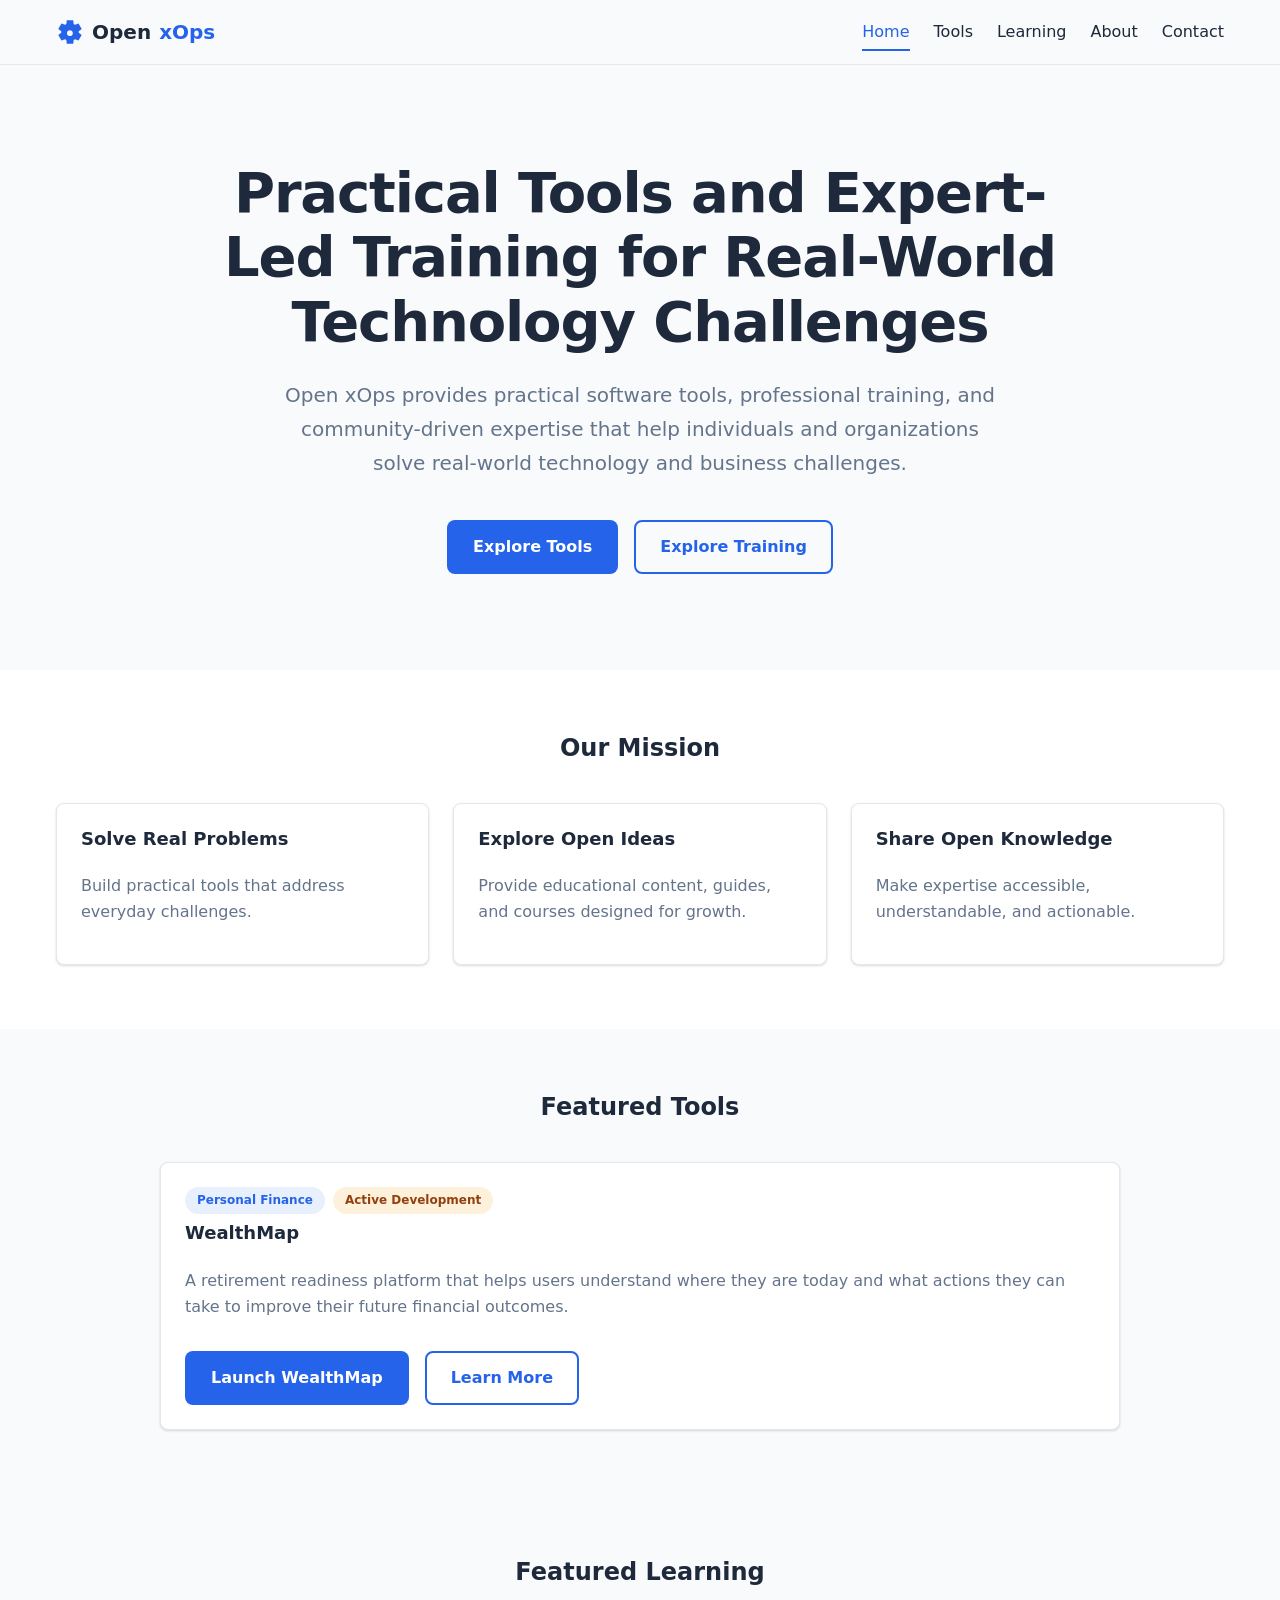
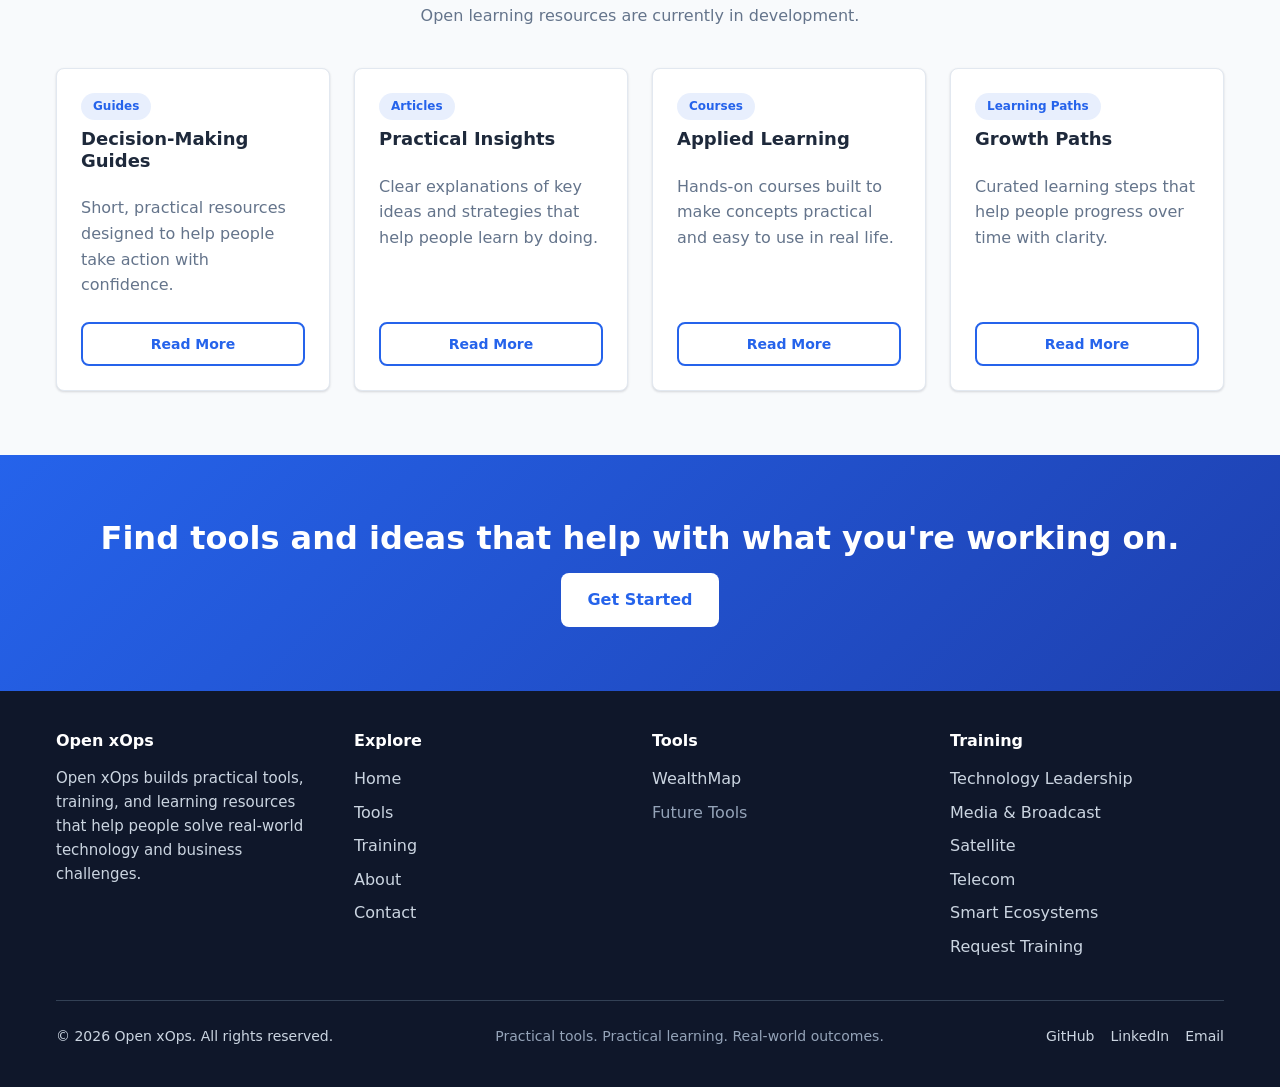
==== commit 29475722: "refactor: Enhance content and structure across multiple pages for clarity and focus on practical too" ====
--- a/index.html
+++ b/index.html
@@ -46,15 +46,16 @@
   </header>
 
   <main id="main-content">
-    <section class="hero container">
-      <h1>Open Tools &amp; Ideas</h1>
+    <section class="hero container" aria-labelledby="hero-heading">
+      <h1 id="hero-heading">Practical Tools and Expert-Led Training for Real-World Technology Challenges</h1>
       <p>
-        We turn open ideas into practical tools that help people make better
-        decisions and tackle everyday challenges.
+        Open xOps provides practical software tools, professional training, and
+        community-driven expertise that help individuals and organizations
+        solve real-world technology and business challenges.
       </p>
       <div class="hero-actions">
         <a class="btn btn-primary" href="tools.html">Explore Tools</a>
-        <a class="btn btn-secondary" href="learning.html">Explore Learning</a>
+        <a class="btn btn-secondary" href="learning.html">Explore Training</a>
       </div>
     </section>
 
@@ -153,17 +154,49 @@
 
   <footer class="site-footer">
     <div class="container">
-      <p>
-        Open xOps turns open ideas into useful tools and clear, practical
-        knowledge people can use.
-      </p>
-      <ul class="footer-links">
-        <li><a href="https://github.com/renedeposada" target="_blank" rel="noopener noreferrer" aria-label="Open xOps on GitHub (opens in a new tab)">GitHub</a></li>
-        <li><a href="https://www.linkedin.com/company/openxops/" target="_blank" rel="noopener noreferrer" aria-label="Open xOps on LinkedIn (opens in a new tab)">LinkedIn</a></li>
-        <li><a href="mailto:info@openxops.com" aria-label="Email Open xOps">info@openxops.com</a></li>
-      </ul>
-      <p class="footer-tagline">Open Tools &amp; Ideas for Real-World Impact</p>
-      <p class="footer-tagline">&copy; 2026 Open xOps</p>
+      <div class="footer-grid">
+        <section class="footer-section" aria-labelledby="footer-heading-about">
+          <h2 class="footer-heading" id="footer-heading-about">Open xOps</h2>
+          <p>Open xOps builds practical tools, training, and learning resources that help people solve real-world technology and business challenges.</p>
+        </section>
+        <nav class="footer-section" aria-labelledby="footer-heading-explore">
+          <h2 class="footer-heading" id="footer-heading-explore">Explore</h2>
+          <ul class="footer-links">
+            <li><a href="index.html">Home</a></li>
+            <li><a href="tools.html">Tools</a></li>
+            <li><a href="learning.html">Training</a></li>
+            <li><a href="about.html">About</a></li>
+            <li><a href="mailto:info@openxops.com">Contact</a></li>
+          </ul>
+        </nav>
+        <nav class="footer-section" aria-labelledby="footer-heading-tools">
+          <h2 class="footer-heading" id="footer-heading-tools">Tools</h2>
+          <ul class="footer-links">
+            <li><a href="https://wealthmap.openxops.com/" target="_blank" rel="noopener noreferrer">WealthMap<span class="visually-hidden"> (opens in a new tab)</span></a></li>
+            <li><span class="footer-placeholder">Future Tools</span></li>
+          </ul>
+        </nav>
+        <nav class="footer-section" aria-labelledby="footer-heading-training">
+          <h2 class="footer-heading" id="footer-heading-training">Training</h2>
+          <ul class="footer-links">
+            <li><a href="learning.html">Technology Leadership</a></li>
+            <li><a href="learning.html">Media &amp; Broadcast</a></li>
+            <li><a href="learning.html">Satellite</a></li>
+            <li><a href="learning.html">Telecom</a></li>
+            <li><a href="learning.html">Smart Ecosystems</a></li>
+            <li><a href="learning.html#training-request">Request Training</a></li>
+          </ul>
+        </nav>
+      </div>
+      <div class="footer-bottom">
+        <p class="footer-copy">&copy; 2026 Open xOps. All rights reserved.</p>
+        <p class="footer-tagline">Practical tools. Practical learning. Real-world outcomes.</p>
+        <ul class="footer-social">
+          <li><a href="https://github.com/renedeposada" target="_blank" rel="noopener noreferrer" aria-label="Open xOps on GitHub (opens in a new tab)">GitHub</a></li>
+          <li><a href="https://www.linkedin.com/company/openxops/" target="_blank" rel="noopener noreferrer" aria-label="Open xOps on LinkedIn (opens in a new tab)">LinkedIn</a></li>
+          <li><a href="mailto:info@openxops.com" aria-label="Email Open xOps">Email</a></li>
+        </ul>
+      </div>
     </div>
   </footer>
 
--- a/css/styles.css
+++ b/css/styles.css
@@ -253,30 +253,54 @@
 }
 
 .hero {
-  padding-block: var(--space-xl);
+  padding-block: var(--space-xl) calc(var(--space-xl) + var(--space-sm));
   text-align: center;
 }
 
 .hero h1 {
-  font-size: clamp(2rem, 5vw, 3.25rem);
-  max-width: 800px;
-  margin-inline: auto;
-  margin-bottom: var(--space-sm);
+  font-size: clamp(2rem, 1.2rem + 3.5vw, 3.5rem);
+  font-weight: 800;
+  line-height: 1.15;
+  letter-spacing: -0.02em;
+  max-width: 900px;
+  margin-inline: auto;
+  margin-bottom: var(--space-md);
+  text-wrap: balance;
 }
 
 .hero p {
-  font-size: 1.125rem;
+  font-size: clamp(1.0625rem, 1rem + 0.4vw, 1.25rem);
+  line-height: 1.7;
   color: var(--color-text-secondary);
-  max-width: 680px;
-  margin-inline: auto;
-  margin-bottom: var(--space-md);
+  max-width: 720px;
+  margin-inline: auto;
+  margin-bottom: var(--space-lg);
+  text-wrap: pretty;
 }
 
 .hero-actions {
   display: flex;
+  flex-direction: column;
+  align-items: stretch;
   justify-content: center;
   gap: var(--space-sm);
-  flex-wrap: wrap;
+  max-width: 420px;
+  margin-inline: auto;
+}
+
+@media (min-width: 480px) {
+  .hero-actions {
+    flex-direction: row;
+    align-items: center;
+    flex-wrap: wrap;
+    max-width: none;
+  }
+}
+
+@media (min-width: 1024px) {
+  .hero {
+    padding-block: calc(var(--space-xl) * 1.5) calc(var(--space-xl) * 1.5);
+  }
 }
 
 .page-header {
@@ -412,6 +436,24 @@
 
 .cta-banner .btn-primary:hover {
   background-color: var(--color-bg);
+}
+
+.cta-banner .btn-secondary {
+  border-color: var(--color-white);
+  color: var(--color-white);
+}
+
+.cta-banner .btn-secondary:hover {
+  background-color: var(--color-white);
+  color: var(--color-primary);
+}
+
+.company-story h2 {
+  margin-bottom: var(--space-sm);
+}
+
+.company-story p + p {
+  margin-top: var(--space-sm);
 }
 
 .tools-catalog-section {
@@ -578,32 +620,113 @@
   padding-block: var(--space-lg);
 }
 
-.site-footer .container {
-  display: flex;
-  flex-direction: column;
-  align-items: center;
+#training-request {
+  scroll-margin-top: var(--header-height);
+}
+
+.visually-hidden {
+  position: absolute;
+  width: 1px;
+  height: 1px;
+  margin: -1px;
+  padding: 0;
+  overflow: hidden;
+  clip: rect(0, 0, 0, 0);
+  white-space: nowrap;
+  border: 0;
+}
+
+.text-center {
+  text-align: center;
+}
+
+.footer-grid {
+  display: grid;
+  grid-template-columns: 1fr;
+  gap: var(--space-md);
+}
+
+.footer-heading {
+  font-size: 1rem;
+  color: var(--color-white);
+  margin: 0 0 var(--space-sm);
+}
+
+.footer-section p {
+  margin: 0;
+  font-size: 0.9375rem;
+}
+
+.footer-links {
+  display: flex;
+  flex-direction: column;
   gap: var(--space-xs);
-  text-align: center;
-}
-
-.footer-links {
+}
+
+.footer-links a,
+.footer-social a {
+  color: #cbd5e1;
+  text-decoration: none;
+}
+
+.footer-links a:hover,
+.footer-social a:hover {
+  color: var(--color-white);
+  text-decoration: underline;
+}
+
+.footer-links a:focus-visible,
+.footer-social a:focus-visible {
+  outline: 2px solid var(--color-white);
+  outline-offset: 3px;
+  border-radius: 2px;
+}
+
+.footer-placeholder {
+  color: #94a3b8;
+}
+
+.footer-bottom {
+  display: flex;
+  flex-direction: column;
+  gap: var(--space-xs);
+  margin-top: var(--space-lg);
+  padding-top: var(--space-md);
+  border-top: 1px solid #334155;
+  font-size: 0.875rem;
+}
+
+.footer-bottom p {
+  margin: 0;
+}
+
+.footer-social {
   display: flex;
   gap: var(--space-sm);
   flex-wrap: wrap;
-  justify-content: center;
-}
-
-.footer-links a {
-  color: #cbd5e1;
-}
-
-.footer-links a:hover {
-  color: var(--color-white);
 }
 
 .footer-tagline {
-  font-size: 0.875rem;
   color: #94a3b8;
+}
+
+@media (min-width: 768px) {
+  .footer-grid {
+    grid-template-columns: repeat(2, 1fr);
+  }
+}
+
+@media (min-width: 1024px) {
+  .footer-grid {
+    grid-template-columns: repeat(4, 1fr);
+  }
+
+  .footer-bottom {
+    flex-direction: row;
+    flex-wrap: wrap;
+    align-items: center;
+    justify-content: space-between;
+  }
 }
 
 @media (max-width: 767px) {
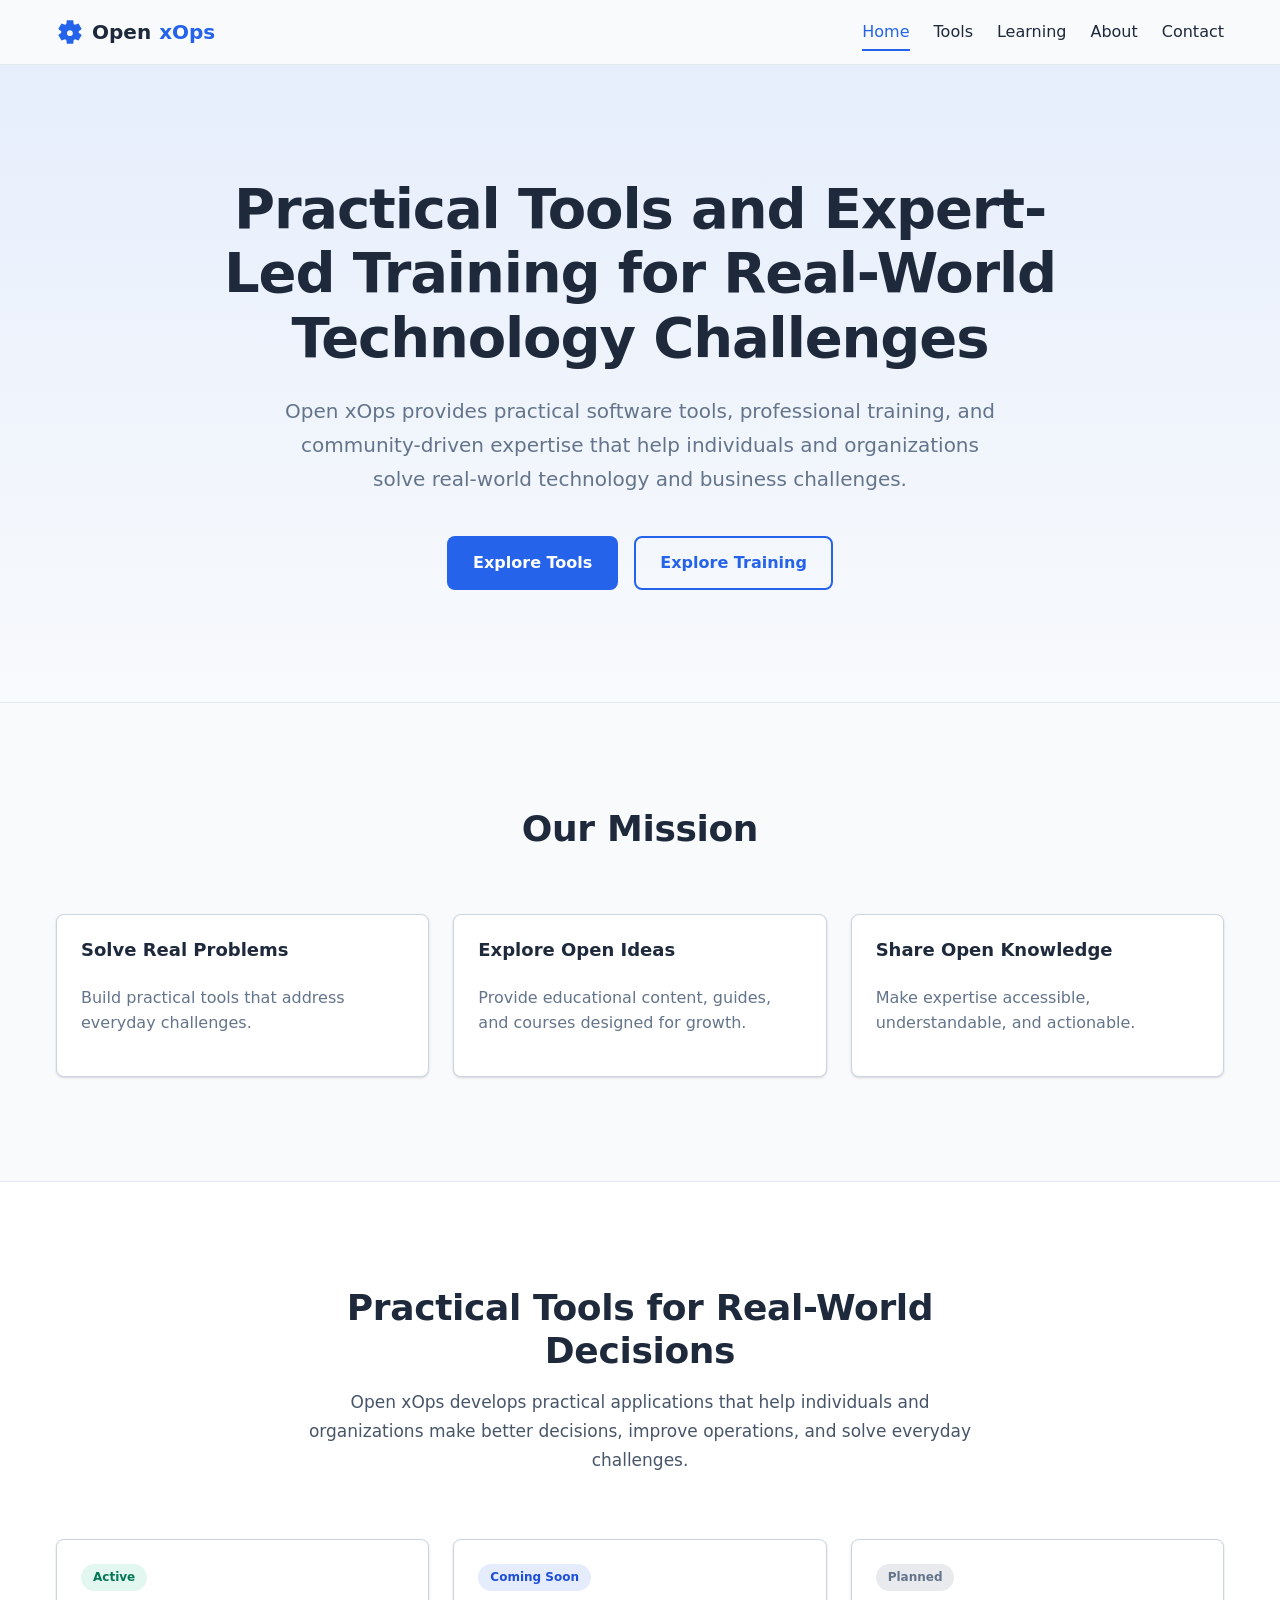
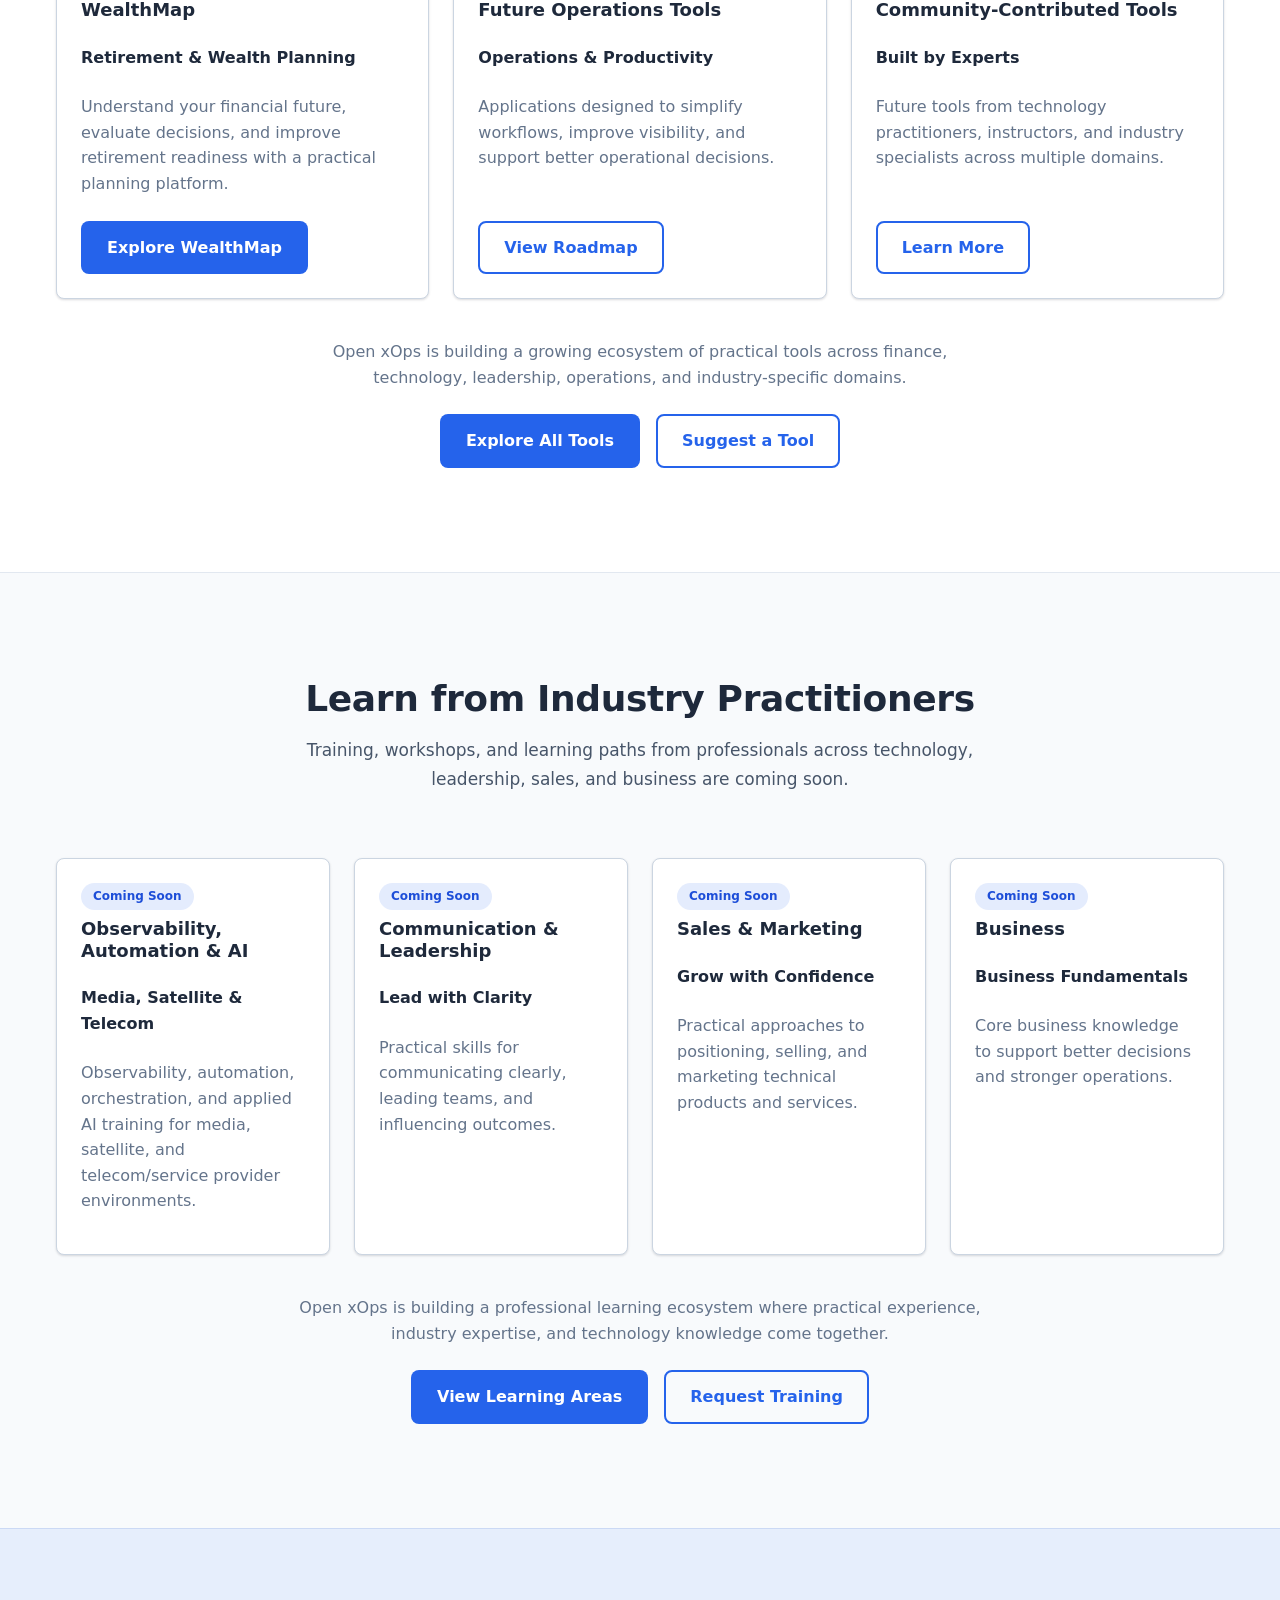
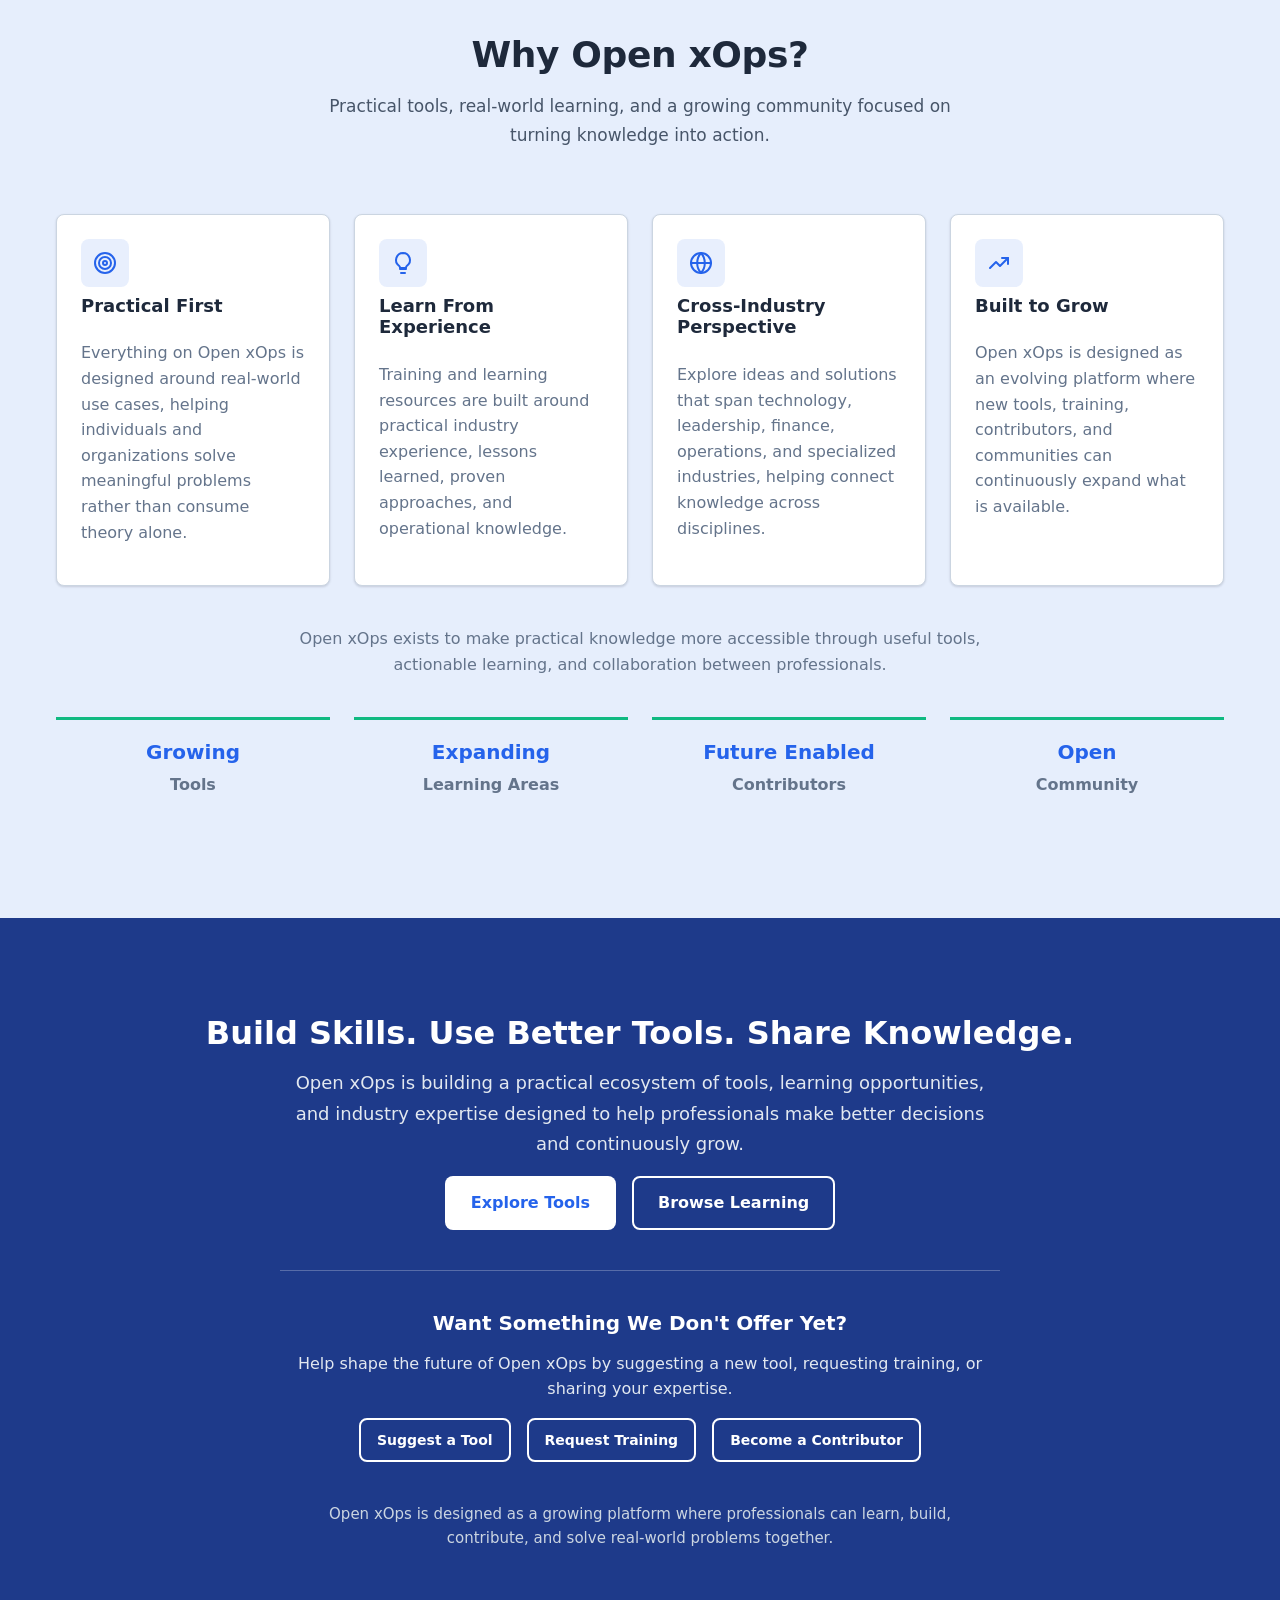
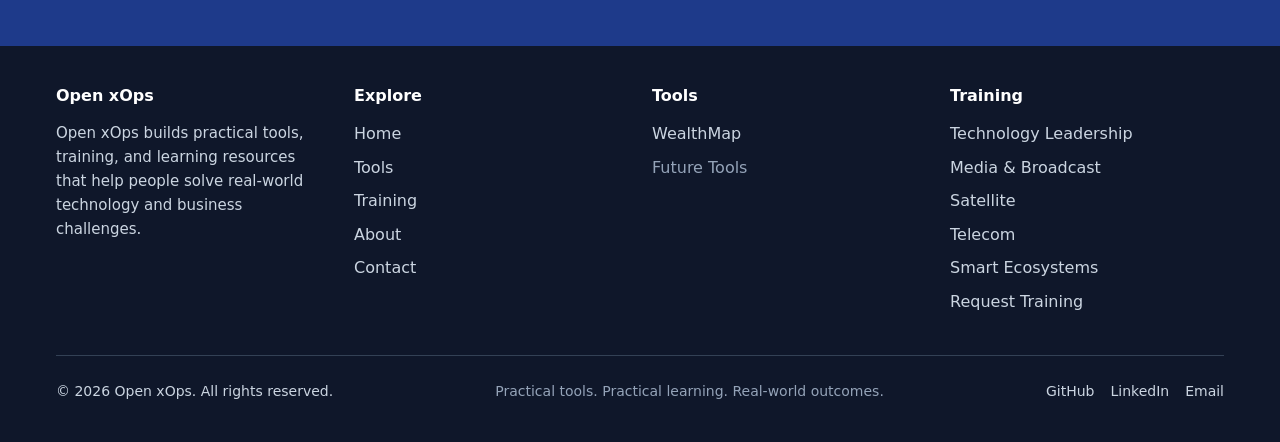
==== commit 6147b088: "refactor: Update layout and content structure for improved clarity and user engagement across multip" ====
--- a/index.html
+++ b/index.html
@@ -46,16 +46,18 @@
   </header>
 
   <main id="main-content">
-    <section class="hero container" aria-labelledby="hero-heading">
-      <h1 id="hero-heading">Practical Tools and Expert-Led Training for Real-World Technology Challenges</h1>
-      <p>
-        Open xOps provides practical software tools, professional training, and
-        community-driven expertise that help individuals and organizations
-        solve real-world technology and business challenges.
-      </p>
-      <div class="hero-actions">
-        <a class="btn btn-primary" href="tools.html">Explore Tools</a>
-        <a class="btn btn-secondary" href="learning.html">Explore Training</a>
+    <section class="hero" aria-labelledby="hero-heading">
+      <div class="container">
+        <h1 id="hero-heading">Practical Tools and Expert-Led Training for Real-World Technology Challenges</h1>
+        <p>
+          Open xOps provides practical software tools, professional training, and
+          community-driven expertise that help individuals and organizations
+          solve real-world technology and business challenges.
+        </p>
+        <div class="hero-actions">
+          <a class="btn btn-primary" href="tools.html">Explore Tools</a>
+          <a class="btn btn-secondary" href="learning.html">Explore Training</a>
+        </div>
       </div>
     </section>
 
@@ -81,73 +83,159 @@
       </div>
     </section>
 
-    <section class="section tools-overview">
-      <div class="container">
-        <div class="section-header">
-          <h2>Featured Tools</h2>
-        </div>
-
-        <div class="tools-grid featured-tools-grid">
-          <article class="card tool-card" data-category="personal-finance" data-search="wealthmap retirement readiness planning personal finance">
-            <div class="card-meta">
-              <span class="badge badge-category">Personal Finance</span>
-              <span class="badge badge-status-development">Active Development</span>
+    <section class="section tools-overview" aria-labelledby="tools-overview-heading">
+      <div class="container">
+        <div class="section-header">
+          <h2 id="tools-overview-heading">Practical Tools for Real-World Decisions</h2>
+          <p>Open xOps develops practical applications that help individuals and organizations make better decisions, improve operations, and solve everyday challenges.</p>
+        </div>
+
+        <div class="platform-tools-grid">
+          <article class="card tool-card platform-tool-card">
+            <span class="badge badge-status-available">Active</span>
+            <h3>WealthMap</h3>
+            <p class="card-subtitle">Retirement &amp; Wealth Planning</p>
+            <p>Understand your financial future, evaluate decisions, and improve retirement readiness with a practical planning platform.</p>
+            <div class="card-actions">
+              <a class="btn btn-primary" href="https://wealthmap.openxops.com/" target="_blank" rel="noopener noreferrer">Explore WealthMap<span class="visually-hidden"> (opens in a new tab)</span></a>
             </div>
-            <h3>WealthMap</h3>
-            <p>
-              A retirement readiness platform that helps users understand where
-              they are today and what actions they can take to improve their
-              future financial outcomes.
-            </p>
+          </article>
+          <article class="card tool-card platform-tool-card">
+            <span class="badge badge-status-soon">Coming Soon</span>
+            <h3>Future Operations Tools</h3>
+            <p class="card-subtitle">Operations &amp; Productivity</p>
+            <p>Applications designed to simplify workflows, improve visibility, and support better operational decisions.</p>
             <div class="card-actions">
-              <a class="btn btn-primary" href="https://wealthmap.openxops.com/" target="_blank" rel="noopener noreferrer">Launch WealthMap</a>
-              <a class="btn btn-secondary" href="tools.html#wealthmap">Learn More</a>
+              <a class="btn btn-secondary" href="tools.html">View Roadmap</a>
             </div>
           </article>
-        </div>
-      </div>
-    </section>
-
-    <section class="section learning-overview">
-      <div class="container">
-        <div class="section-header">
-          <h2>Featured Learning</h2>
-          <p>Open learning resources are currently in development.</p>
-        </div>
-
-        <div class="learning-grid">
-          <article class="card learning-card">
-            <span class="badge badge-category">Guides</span>
-            <h3>Decision-Making Guides</h3>
-            <p>Short, practical resources designed to help people take action with confidence.</p>
-            <a class="btn btn-secondary btn-sm" href="learning.html">Read More</a>
-          </article>
-          <article class="card learning-card">
-            <span class="badge badge-category">Articles</span>
-            <h3>Practical Insights</h3>
-            <p>Clear explanations of key ideas and strategies that help people learn by doing.</p>
-            <a class="btn btn-secondary btn-sm" href="learning.html">Read More</a>
-          </article>
-          <article class="card learning-card">
-            <span class="badge badge-category">Courses</span>
-            <h3>Applied Learning</h3>
-            <p>Hands-on courses built to make concepts practical and easy to use in real life.</p>
-            <a class="btn btn-secondary btn-sm" href="learning.html">Read More</a>
-          </article>
-          <article class="card learning-card">
-            <span class="badge badge-category">Learning Paths</span>
-            <h3>Growth Paths</h3>
-            <p>Curated learning steps that help people progress over time with clarity.</p>
-            <a class="btn btn-secondary btn-sm" href="learning.html">Read More</a>
-          </article>
-        </div>
-      </div>
-    </section>
-
-    <section class="cta-banner">
+          <article class="card tool-card platform-tool-card">
+            <span class="badge badge-status-planned">Planned</span>
+            <h3>Community-Contributed Tools</h3>
+            <p class="card-subtitle">Built by Experts</p>
+            <p>Future tools from technology practitioners, instructors, and industry specialists across multiple domains.</p>
+            <div class="card-actions">
+              <a class="btn btn-secondary" href="about.html">Learn More</a>
+            </div>
+          </article>
+        </div>
+
+        <div class="section-footer">
+          <p>Open xOps is building a growing ecosystem of practical tools across finance, technology, leadership, operations, and industry-specific domains.</p>
+          <div class="section-footer-actions">
+            <a class="btn btn-primary" href="tools.html">Explore All Tools</a>
+            <a class="btn btn-secondary" href="mailto:info@openxops.com?subject=Tool%20suggestion">Suggest a Tool</a>
+          </div>
+        </div>
+      </div>
+    </section>
+
+    <section class="section learning-overview" aria-labelledby="learning-overview-heading">
+      <div class="container">
+        <div class="section-header">
+          <h2 id="learning-overview-heading">Learn from Industry Practitioners</h2>
+          <p>Training, workshops, and learning paths from professionals across technology, leadership, sales, and business are coming soon.</p>
+        </div>
+
+        <div class="platform-tools-grid platform-grid-4">
+          <article class="card platform-tool-card">
+            <span class="badge badge-status-soon">Coming Soon</span>
+            <h3>Observability, Automation &amp; AI</h3>
+            <p class="card-subtitle">Media, Satellite &amp; Telecom</p>
+            <p>Observability, automation, orchestration, and applied AI training for media, satellite, and telecom/service provider environments.</p>
+          </article>
+          <article class="card platform-tool-card">
+            <span class="badge badge-status-soon">Coming Soon</span>
+            <h3>Communication &amp; Leadership</h3>
+            <p class="card-subtitle">Lead with Clarity</p>
+            <p>Practical skills for communicating clearly, leading teams, and influencing outcomes.</p>
+          </article>
+          <article class="card platform-tool-card">
+            <span class="badge badge-status-soon">Coming Soon</span>
+            <h3>Sales &amp; Marketing</h3>
+            <p class="card-subtitle">Grow with Confidence</p>
+            <p>Practical approaches to positioning, selling, and marketing technical products and services.</p>
+          </article>
+          <article class="card platform-tool-card">
+            <span class="badge badge-status-soon">Coming Soon</span>
+            <h3>Business</h3>
+            <p class="card-subtitle">Business Fundamentals</p>
+            <p>Core business knowledge to support better decisions and stronger operations.</p>
+          </article>
+        </div>
+
+        <div class="section-footer">
+          <p>Open xOps is building a professional learning ecosystem where practical experience, industry expertise, and technology knowledge come together.</p>
+          <div class="section-footer-actions">
+            <a class="btn btn-primary" href="learning.html">View Learning Areas</a>
+            <a class="btn btn-secondary" href="mailto:info@openxops.com?subject=Training%20request">Request Training</a>
+          </div>
+        </div>
+      </div>
+    </section>
+
+    <section class="section why-section" aria-labelledby="why-heading">
+      <div class="container">
+        <div class="section-header">
+          <h2 id="why-heading">Why Open xOps?</h2>
+          <p>Practical tools, real-world learning, and a growing community focused on turning knowledge into action.</p>
+        </div>
+
+        <div class="platform-tools-grid platform-grid-4">
+          <article class="card value-card">
+            <span class="value-icon-wrap"><svg class="value-icon" viewBox="0 0 24 24" width="24" height="24" fill="none" stroke="currentColor" stroke-width="2" stroke-linecap="round" stroke-linejoin="round" aria-hidden="true" focusable="false"><circle cx="12" cy="12" r="10"/><circle cx="12" cy="12" r="6"/><circle cx="12" cy="12" r="2"/></svg></span>
+            <h3>Practical First</h3>
+            <p>Everything on Open xOps is designed around real-world use cases, helping individuals and organizations solve meaningful problems rather than consume theory alone.</p>
+          </article>
+          <article class="card value-card">
+            <span class="value-icon-wrap"><svg class="value-icon" viewBox="0 0 24 24" width="24" height="24" fill="none" stroke="currentColor" stroke-width="2" stroke-linecap="round" stroke-linejoin="round" aria-hidden="true" focusable="false"><path d="M9 18h6"/><path d="M10 22h4"/><path d="M12 2a7 7 0 0 0-4 12.7c.6.5 1 1.2 1 2V17h6v-.3c0-.8.4-1.5 1-2A7 7 0 0 0 12 2z"/></svg></span>
+            <h3>Learn From Experience</h3>
+            <p>Training and learning resources are built around practical industry experience, lessons learned, proven approaches, and operational knowledge.</p>
+          </article>
+          <article class="card value-card">
+            <span class="value-icon-wrap"><svg class="value-icon" viewBox="0 0 24 24" width="24" height="24" fill="none" stroke="currentColor" stroke-width="2" stroke-linecap="round" stroke-linejoin="round" aria-hidden="true" focusable="false"><circle cx="12" cy="12" r="10"/><path d="M2 12h20"/><path d="M12 2a15 15 0 0 1 0 20a15 15 0 0 1 0-20z"/></svg></span>
+            <h3>Cross-Industry Perspective</h3>
+            <p>Explore ideas and solutions that span technology, leadership, finance, operations, and specialized industries, helping connect knowledge across disciplines.</p>
+          </article>
+          <article class="card value-card">
+            <span class="value-icon-wrap"><svg class="value-icon" viewBox="0 0 24 24" width="24" height="24" fill="none" stroke="currentColor" stroke-width="2" stroke-linecap="round" stroke-linejoin="round" aria-hidden="true" focusable="false"><polyline points="3 17 9 11 13 15 21 7"/><polyline points="15 7 21 7 21 13"/></svg></span>
+            <h3>Built to Grow</h3>
+            <p>Open xOps is designed as an evolving platform where new tools, training, contributors, and communities can continuously expand what is available.</p>
+          </article>
+        </div>
+
+        <div class="section-footer">
+          <p>Open xOps exists to make practical knowledge more accessible through useful tools, actionable learning, and collaboration between professionals.</p>
+          <ul class="metrics-row" aria-label="Platform highlights">
+            <li class="metric"><span class="metric-value">Growing</span><span class="metric-label">Tools</span></li>
+            <li class="metric"><span class="metric-value">Expanding</span><span class="metric-label">Learning Areas</span></li>
+            <li class="metric"><span class="metric-value">Future Enabled</span><span class="metric-label">Contributors</span></li>
+            <li class="metric"><span class="metric-value">Open</span><span class="metric-label">Community</span></li>
+          </ul>
+        </div>
+      </div>
+    </section>
+
+    <section class="cta-banner final-cta" aria-labelledby="final-cta-heading">
       <div class="container cta-banner-inner">
-        <h2>Find tools and ideas that help with what you're working on.</h2>
-        <a class="btn btn-primary" href="tools.html">Get Started</a>
+        <h2 id="final-cta-heading">Build Skills. Use Better Tools. Share Knowledge.</h2>
+        <p class="final-cta-lead">Open xOps is building a practical ecosystem of tools, learning opportunities, and industry expertise designed to help professionals make better decisions and continuously grow.</p>
+        <div class="final-cta-actions">
+          <a class="btn btn-primary" href="tools.html">Explore Tools</a>
+          <a class="btn btn-secondary" href="learning.html">Browse Learning</a>
+        </div>
+
+        <div class="final-cta-community">
+          <h3>Want Something We Don't Offer Yet?</h3>
+          <p>Help shape the future of Open xOps by suggesting a new tool, requesting training, or sharing your expertise.</p>
+          <div class="final-cta-actions">
+            <a class="btn btn-secondary btn-sm" href="mailto:info@openxops.com?subject=Tool%20suggestion">Suggest a Tool</a>
+            <a class="btn btn-secondary btn-sm" href="mailto:info@openxops.com?subject=Training%20request">Request Training</a>
+            <a class="btn btn-secondary btn-sm" href="mailto:info@openxops.com?subject=Contributor%20interest">Become a Contributor</a>
+          </div>
+        </div>
+
+        <p class="final-cta-trust">Open xOps is designed as a growing platform where professionals can learn, build, contribute, and solve real-world problems together.</p>
       </div>
     </section>
   </main>
--- a/css/styles.css
+++ b/css/styles.css
@@ -100,18 +100,39 @@
 }
 
 .section {
-  padding-block: var(--space-xl);
+  padding-block: 3.5rem;
+  border-top: 1px solid var(--color-border);
+}
+
+@media (min-width: 768px) {
+  .section {
+    padding-block: 5rem;
+  }
+}
+
+@media (min-width: 1024px) {
+  .section {
+    padding-block: 6.5rem;
+  }
 }
 
 .section-header {
   text-align: center;
-  max-width: 640px;
+  max-width: 680px;
   margin-inline: auto;
-  margin-bottom: var(--space-lg);
+  margin-bottom: var(--space-xl);
+}
+
+.section-header h2 {
+  font-size: clamp(1.75rem, 1.3rem + 1.6vw, 2.25rem);
+  font-weight: 800;
+  letter-spacing: -0.01em;
 }
 
 .section-header p {
-  color: var(--color-text-secondary);
+  color: #475569;
+  font-size: 1.0625rem;
+  line-height: 1.7;
 }
 
 .grid {
@@ -257,6 +278,11 @@
   text-align: center;
 }
 
+section.hero:not(.container) {
+  background: linear-gradient(180deg, #e6eefc 0%, var(--color-bg) 100%);
+  border-bottom: 1px solid var(--color-border);
+}
+
 .hero h1 {
   font-size: clamp(2rem, 1.2rem + 3.5vw, 3.5rem);
   font-weight: 800;
@@ -299,7 +325,7 @@
 
 @media (min-width: 1024px) {
   .hero {
-    padding-block: calc(var(--space-xl) * 1.5) calc(var(--space-xl) * 1.5);
+    padding-block: calc(var(--space-xl) * 1.75);
   }
 }
 
@@ -316,7 +342,7 @@
 
 .card {
   background-color: var(--color-white);
-  border: 1px solid var(--color-border);
+  border: 1px solid #cbd5e1;
   border-radius: var(--radius);
   padding: var(--space-md);
   box-shadow: var(--shadow);
@@ -383,13 +409,151 @@
   color: var(--color-text-secondary);
 }
 
-.mission-section {
-  background-color: var(--color-white);
-}
-
-.tools-overview,
+.badge-status-soon {
+  background-color: rgba(37, 99, 235, 0.12);
+  color: #1d4ed8;
+}
+
+.badge-status-community {
+  background-color: rgba(124, 58, 237, 0.12);
+  color: #6d28d9;
+}
+
+.platform-tools-grid {
+  display: grid;
+  grid-template-columns: 1fr;
+  gap: var(--space-md);
+}
+
+@media (min-width: 768px) {
+  .platform-tools-grid {
+    grid-template-columns: repeat(3, 1fr);
+  }
+}
+
+@media (min-width: 768px) {
+  .platform-grid-4,
+  .learning-areas-grid {
+    grid-template-columns: repeat(2, 1fr);
+  }
+}
+
+@media (min-width: 1024px) {
+  .platform-grid-4,
+  .learning-areas-grid {
+    grid-template-columns: repeat(4, 1fr);
+  }
+}
+
+.learning-category-card .card-subtitle {
+  flex-grow: 0;
+  font-weight: 600;
+  color: var(--color-text);
+}
+
+.platform-tool-card .badge {
+  width: fit-content;
+}
+
+.platform-tool-card .card-subtitle {
+  flex-grow: 0;
+  font-weight: 600;
+  color: var(--color-text);
+}
+
+.platform-tool-card .card-actions {
+  margin-top: auto;
+}
+
+.platform-tool-card .btn {
+  transition: background-color var(--transition), color var(--transition), border-color var(--transition), box-shadow var(--transition);
+}
+
+.section-footer {
+  margin-top: var(--space-lg);
+  text-align: center;
+}
+
+.section-footer p {
+  max-width: 700px;
+  margin-inline: auto;
+  color: var(--color-text-secondary);
+}
+
+.section-footer-actions {
+  display: flex;
+  flex-wrap: wrap;
+  justify-content: center;
+  gap: var(--space-sm);
+  margin-top: var(--space-md);
+}
+
 .learning-overview {
   background-color: var(--color-bg);
+}
+
+.why-section {
+  background-color: #e6eefc;
+  border-top-color: #cbd9f5;
+}
+
+.value-icon-wrap {
+  display: inline-flex;
+  align-items: center;
+  justify-content: center;
+  width: 3rem;
+  height: 3rem;
+  border-radius: var(--radius);
+  background-color: rgba(37, 99, 235, 0.1);
+  color: var(--color-primary);
+}
+
+.value-icon {
+  width: 1.5rem;
+  height: 1.5rem;
+}
+
+.metrics-row {
+  display: grid;
+  grid-template-columns: repeat(2, 1fr);
+  gap: var(--space-md);
+  margin-top: var(--space-lg);
+  padding: 0;
+  list-style: none;
+}
+
+@media (min-width: 768px) {
+  .metrics-row {
+    grid-template-columns: repeat(4, 1fr);
+  }
+}
+
+.metric {
+  display: flex;
+  flex-direction: column;
+  gap: 0.25rem;
+  padding: var(--space-sm);
+  border-top: 3px solid var(--color-accent);
+}
+
+.metric-value {
+  font-size: 1.25rem;
+  font-weight: 700;
+  color: var(--color-primary);
+}
+
+.metric-label {
+  color: var(--color-text-secondary);
+  font-weight: 600;
+}
+
+.mission-section {
+  background-color: var(--color-bg);
+  border-top: 0;
+}
+
+.tools-overview {
+  background-color: var(--color-white);
 }
 
 .featured-tools-grid,
@@ -411,10 +575,10 @@
 }
 
 .cta-banner {
-  background: linear-gradient(135deg, var(--color-primary), #1e40af);
+  background-color: #1e3a8a;
   color: var(--color-white);
   text-align: center;
-  padding-block: var(--space-xl);
+  padding-block: 4rem;
 }
 
 .cta-banner-inner {
@@ -422,6 +586,87 @@
   flex-direction: column;
   align-items: center;
   gap: var(--space-sm);
+}
+
+.final-cta {
+  padding-block: 4rem;
+}
+
+@media (min-width: 1024px) {
+  .final-cta {
+    padding-block: 6rem;
+  }
+}
+
+.final-cta-lead {
+  max-width: 720px;
+  margin: 0;
+  font-size: 1.125rem;
+  line-height: 1.7;
+  color: #e2e8f0;
+}
+
+.final-cta-actions {
+  display: flex;
+  flex-direction: column;
+  align-items: stretch;
+  gap: var(--space-sm);
+  width: 100%;
+  max-width: 420px;
+}
+
+@media (min-width: 600px) {
+  .final-cta-actions {
+    flex-direction: row;
+    flex-wrap: wrap;
+    justify-content: center;
+    align-items: center;
+    max-width: none;
+    width: auto;
+  }
+}
+
+.final-cta .btn {
+  min-height: 2.75rem;
+  transition: background-color var(--transition), color var(--transition), transform var(--transition), box-shadow var(--transition);
+}
+
+.final-cta .btn:hover {
+  transform: translateY(-2px);
+  box-shadow: 0 6px 16px rgba(0, 0, 0, 0.25);
+}
+
+.final-cta :focus-visible {
+  outline-color: var(--color-white);
+}
+
+.final-cta-community {
+  width: 100%;
+  max-width: 720px;
+  margin-top: var(--space-md);
+  padding-top: var(--space-lg);
+  border-top: 1px solid rgba(255, 255, 255, 0.25);
+  display: flex;
+  flex-direction: column;
+  align-items: center;
+  gap: var(--space-sm);
+}
+
+.final-cta-community h3 {
+  margin: 0;
+  font-size: 1.25rem;
+}
+
+.final-cta-community p {
+  margin: 0;
+  color: #e2e8f0;
+}
+
+.final-cta-trust {
+  max-width: 640px;
+  margin: var(--space-md) 0 0;
+  font-size: 0.9375rem;
+  color: #cbd5e1;
 }
 
 .cta-banner h2 {
@@ -783,4 +1028,14 @@
   html {
     scroll-behavior: auto;
   }
-}
+
+  .final-cta .btn,
+  .card {
+    transition: none;
+  }
+
+  .final-cta .btn:hover,
+  .card:hover {
+    transform: none;
+  }
+}
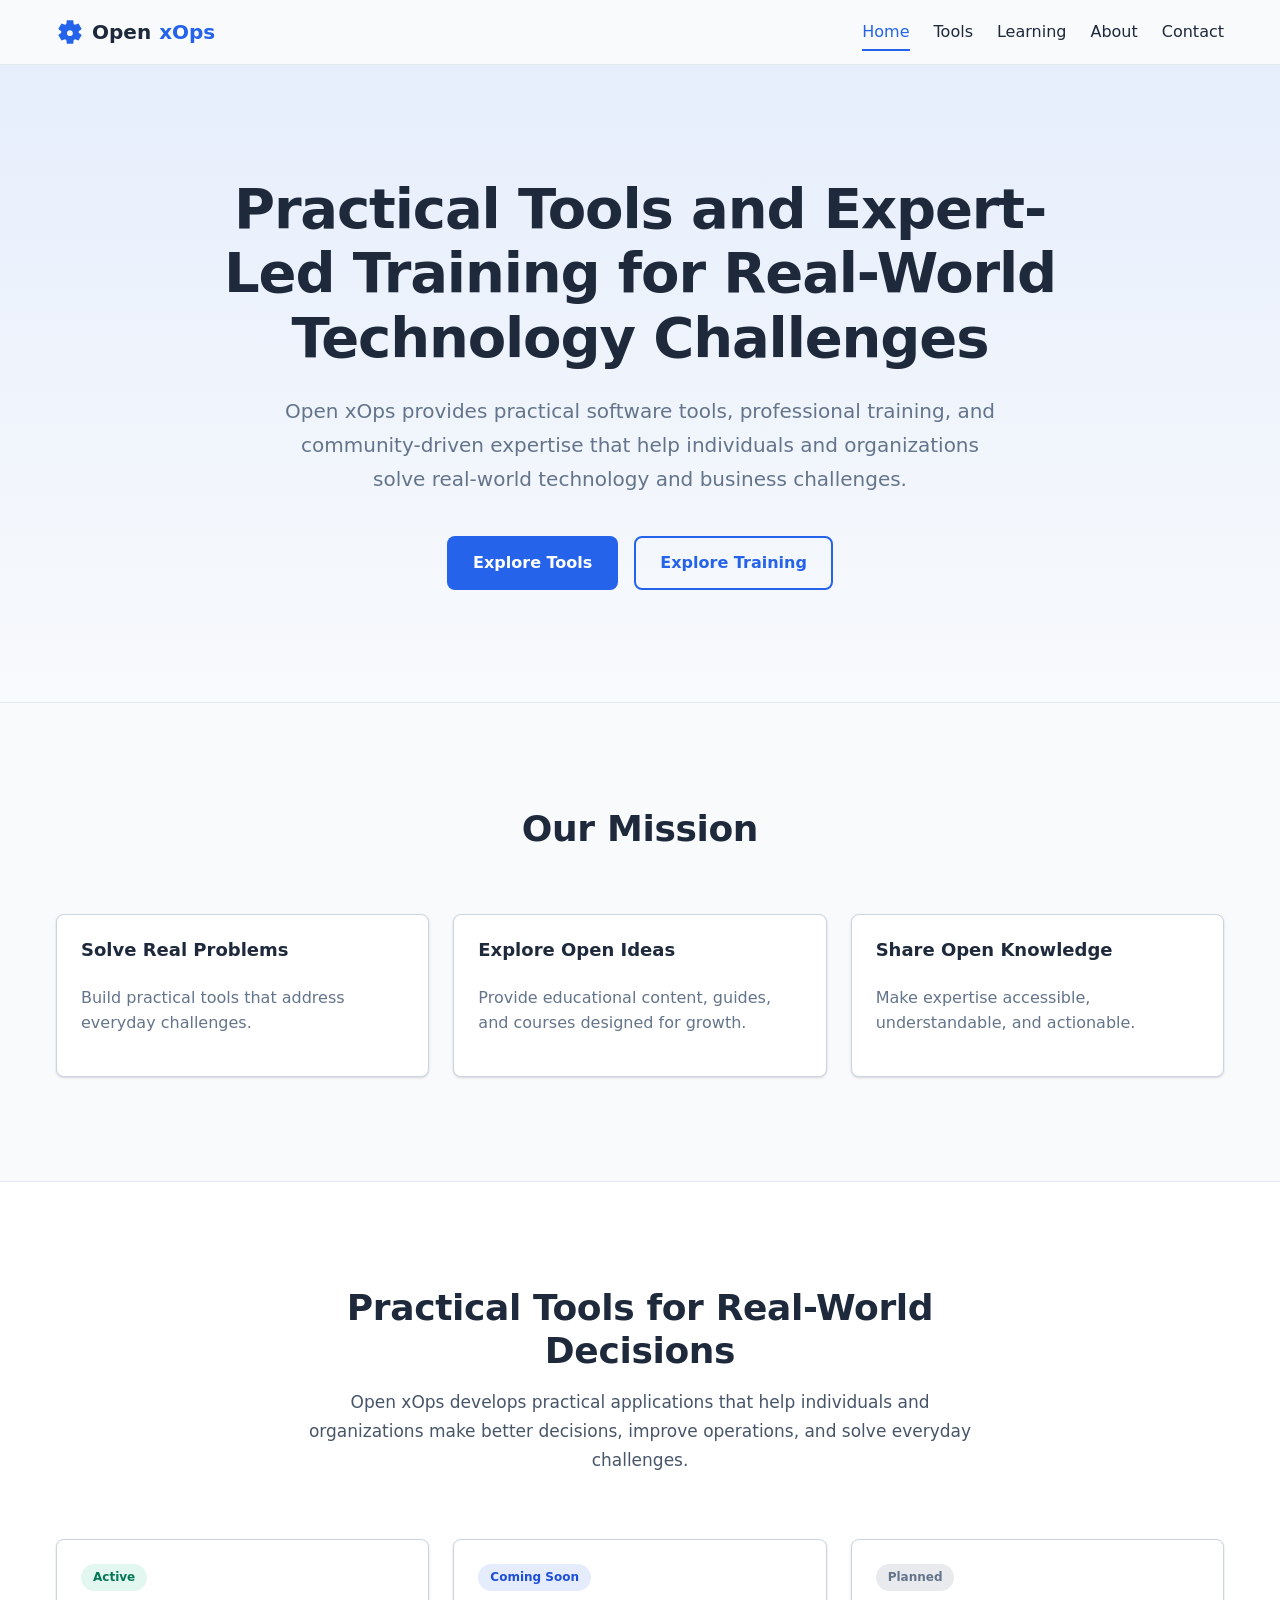
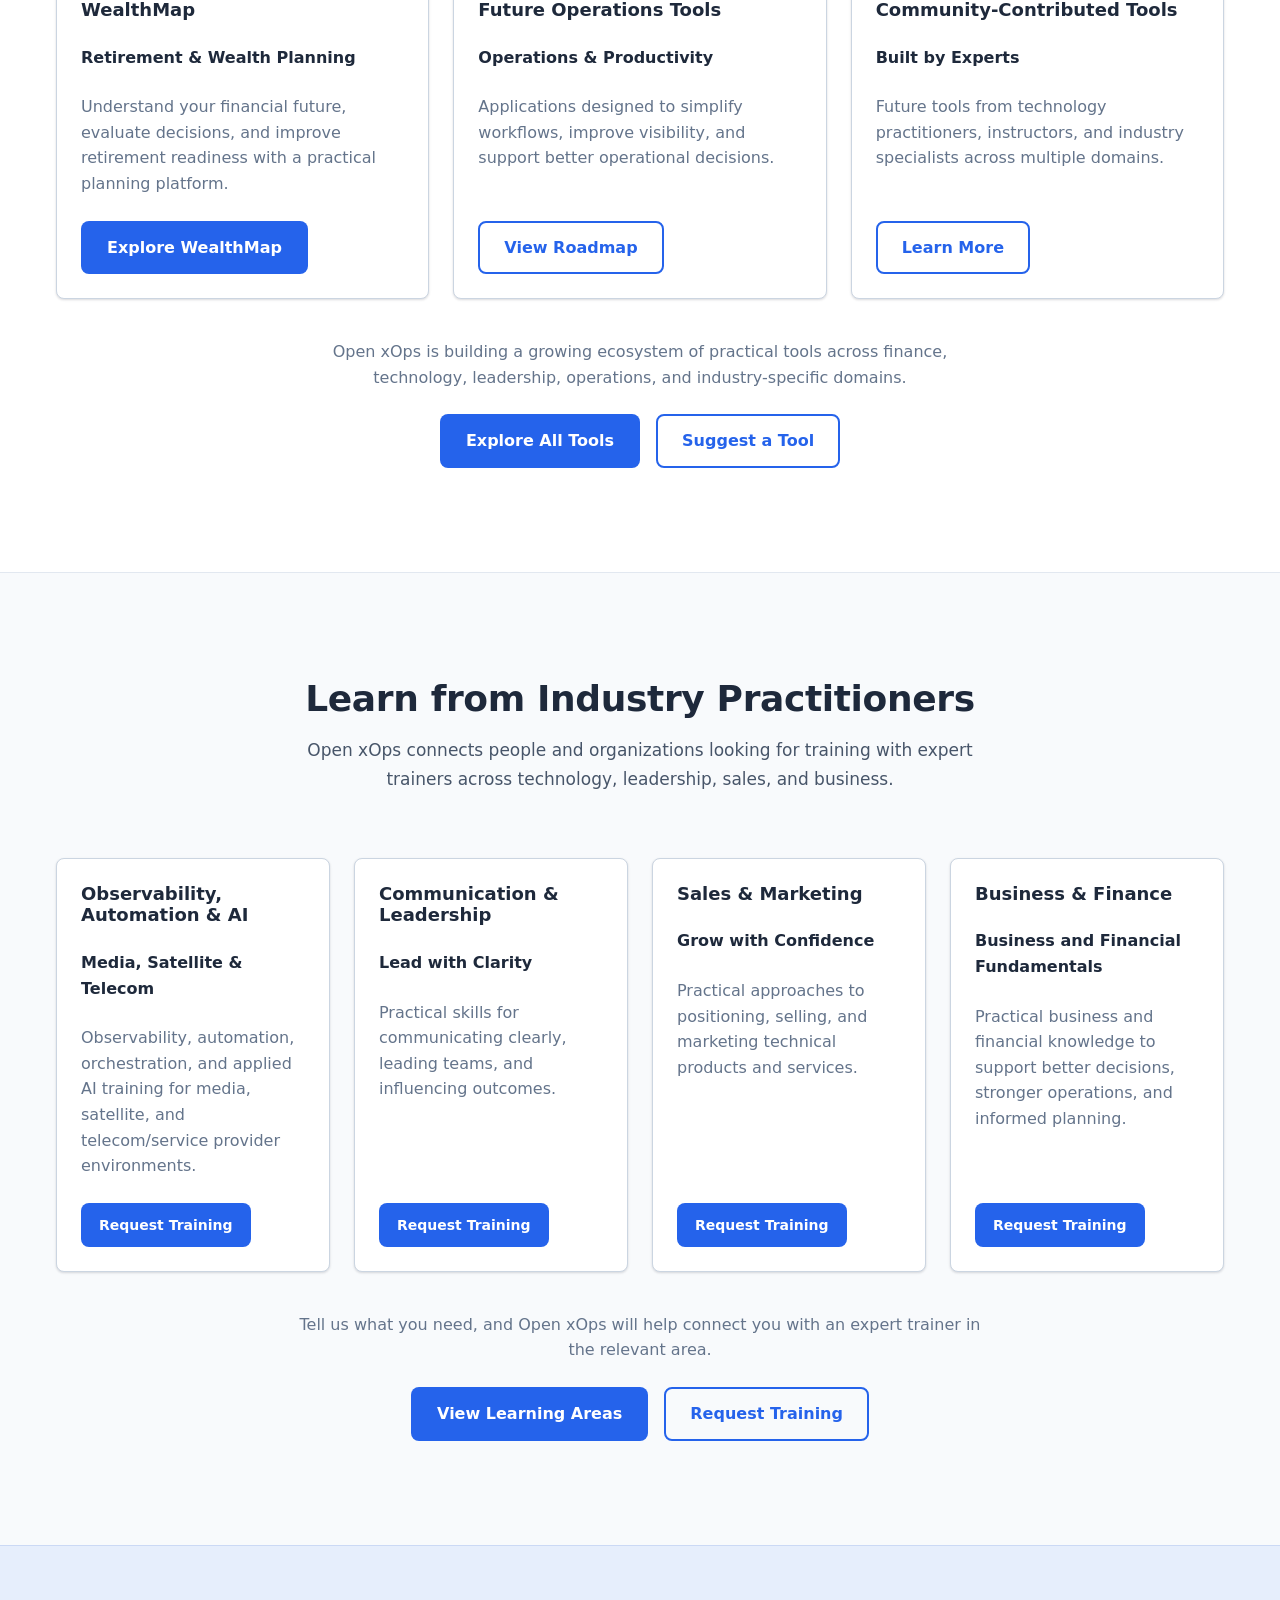
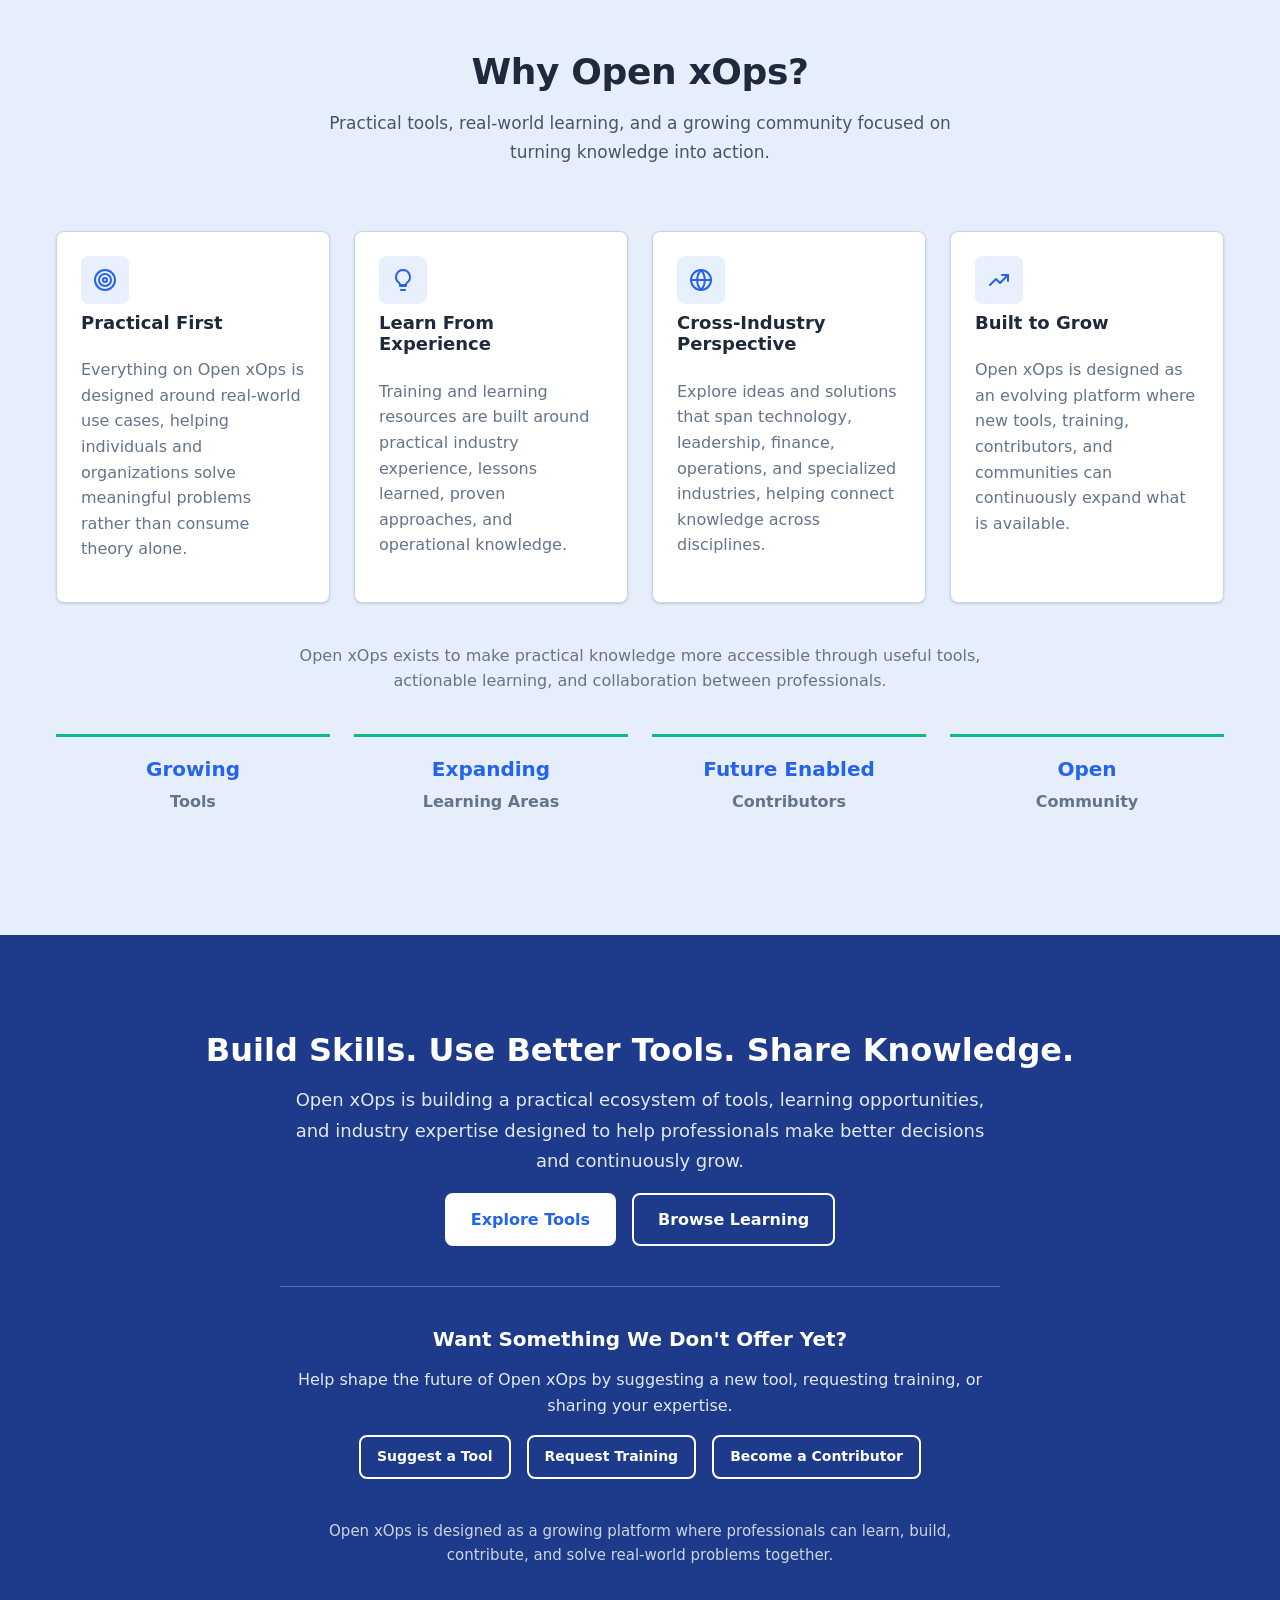
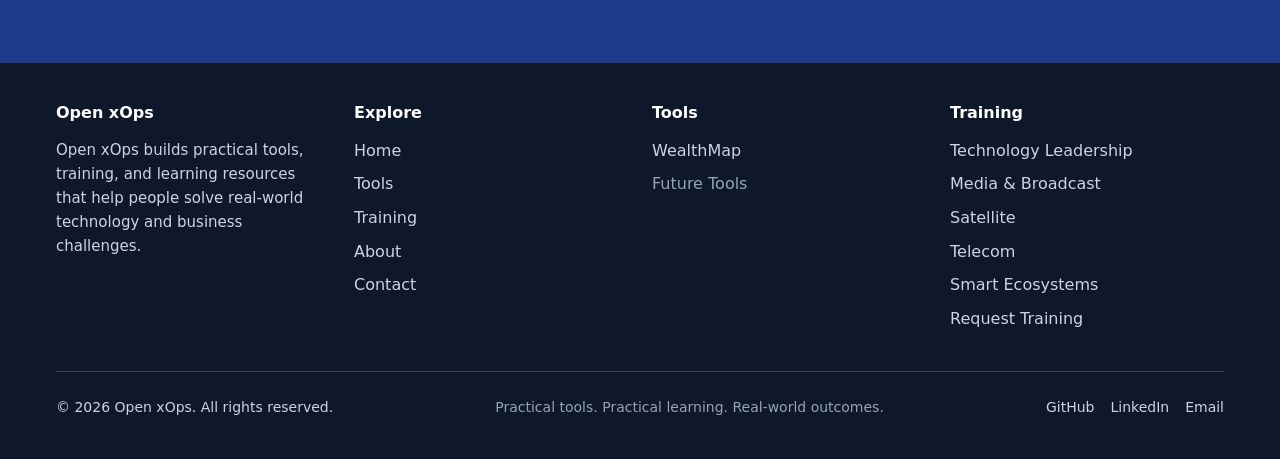
==== commit 4b53131a: "refactor: Revise content and structure for clarity and improved user engagement in training sections" ====
--- a/index.html
+++ b/index.html
@@ -134,38 +134,46 @@
       <div class="container">
         <div class="section-header">
           <h2 id="learning-overview-heading">Learn from Industry Practitioners</h2>
-          <p>Training, workshops, and learning paths from professionals across technology, leadership, sales, and business are coming soon.</p>
+          <p>Open xOps connects people and organizations looking for training with expert trainers across technology, leadership, sales, and business.</p>
         </div>
 
         <div class="platform-tools-grid platform-grid-4">
           <article class="card platform-tool-card">
-            <span class="badge badge-status-soon">Coming Soon</span>
             <h3>Observability, Automation &amp; AI</h3>
             <p class="card-subtitle">Media, Satellite &amp; Telecom</p>
             <p>Observability, automation, orchestration, and applied AI training for media, satellite, and telecom/service provider environments.</p>
+            <div class="card-actions">
+              <a class="btn btn-primary btn-sm" href="mailto:info@openxops.com?subject=Training%20Request%20-%20Observability,%20Automation%20%26%20AI" aria-label="Request training in Observability, Automation and AI">Request Training</a>
+            </div>
           </article>
           <article class="card platform-tool-card">
-            <span class="badge badge-status-soon">Coming Soon</span>
             <h3>Communication &amp; Leadership</h3>
             <p class="card-subtitle">Lead with Clarity</p>
             <p>Practical skills for communicating clearly, leading teams, and influencing outcomes.</p>
+            <div class="card-actions">
+              <a class="btn btn-primary btn-sm" href="mailto:info@openxops.com?subject=Training%20Request%20-%20Communication%20%26%20Leadership" aria-label="Request training in Communication and Leadership">Request Training</a>
+            </div>
           </article>
           <article class="card platform-tool-card">
-            <span class="badge badge-status-soon">Coming Soon</span>
             <h3>Sales &amp; Marketing</h3>
             <p class="card-subtitle">Grow with Confidence</p>
             <p>Practical approaches to positioning, selling, and marketing technical products and services.</p>
+            <div class="card-actions">
+              <a class="btn btn-primary btn-sm" href="mailto:info@openxops.com?subject=Training%20Request%20-%20Sales%20%26%20Marketing" aria-label="Request training in Sales and Marketing">Request Training</a>
+            </div>
           </article>
           <article class="card platform-tool-card">
-            <span class="badge badge-status-soon">Coming Soon</span>
-            <h3>Business</h3>
-            <p class="card-subtitle">Business Fundamentals</p>
-            <p>Core business knowledge to support better decisions and stronger operations.</p>
+            <h3>Business &amp; Finance</h3>
+            <p class="card-subtitle">Business and Financial Fundamentals</p>
+            <p>Practical business and financial knowledge to support better decisions, stronger operations, and informed planning.</p>
+            <div class="card-actions">
+              <a class="btn btn-primary btn-sm" href="mailto:info@openxops.com?subject=Training%20Request%20-%20Business%20%26%20Finance" aria-label="Request training in Business and Finance">Request Training</a>
+            </div>
           </article>
         </div>
 
         <div class="section-footer">
-          <p>Open xOps is building a professional learning ecosystem where practical experience, industry expertise, and technology knowledge come together.</p>
+          <p>Tell us what you need, and Open xOps will help connect you with an expert trainer in the relevant area.</p>
           <div class="section-footer-actions">
             <a class="btn btn-primary" href="learning.html">View Learning Areas</a>
             <a class="btn btn-secondary" href="mailto:info@openxops.com?subject=Training%20request">Request Training</a>
--- a/css/styles.css
+++ b/css/styles.css
@@ -451,6 +451,10 @@
   color: var(--color-text);
 }
 
+.learning-category-card .card-actions {
+  margin-top: auto;
+}
+
 .platform-tool-card .badge {
   width: fit-content;
 }
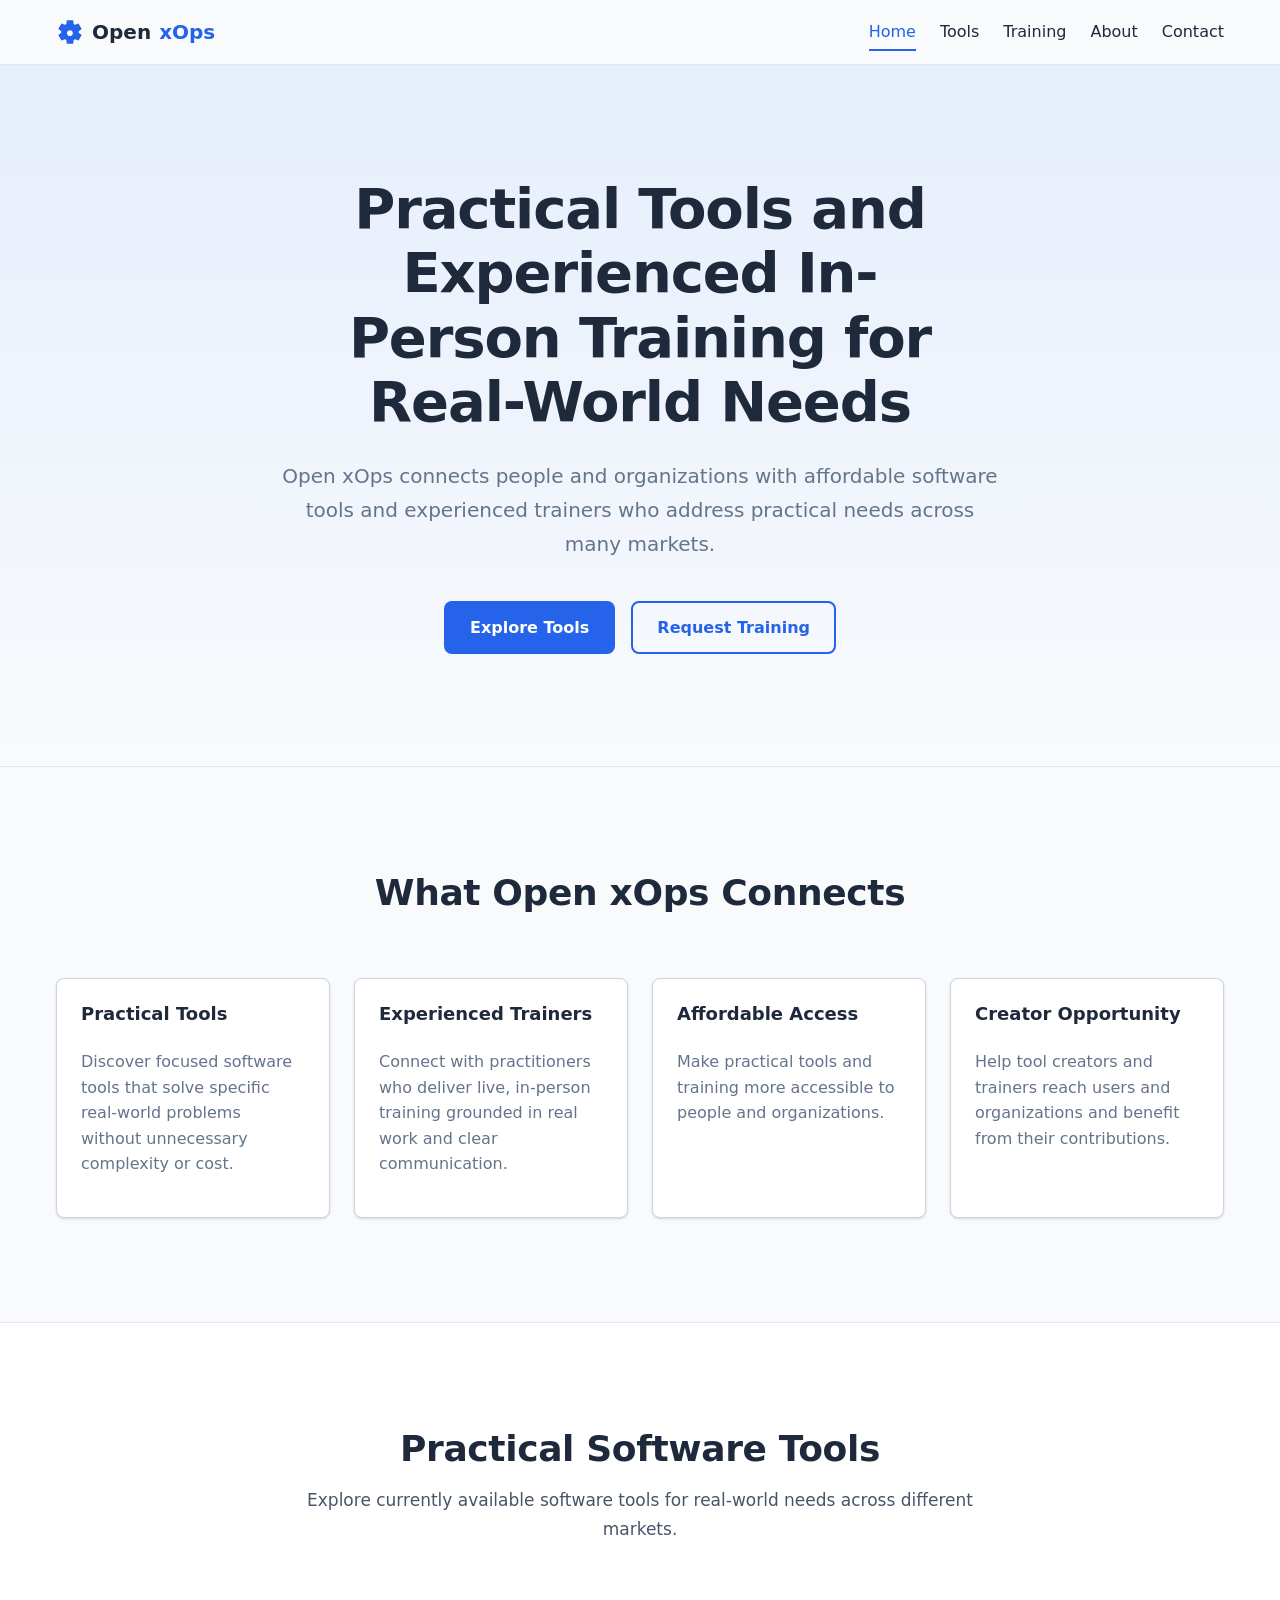
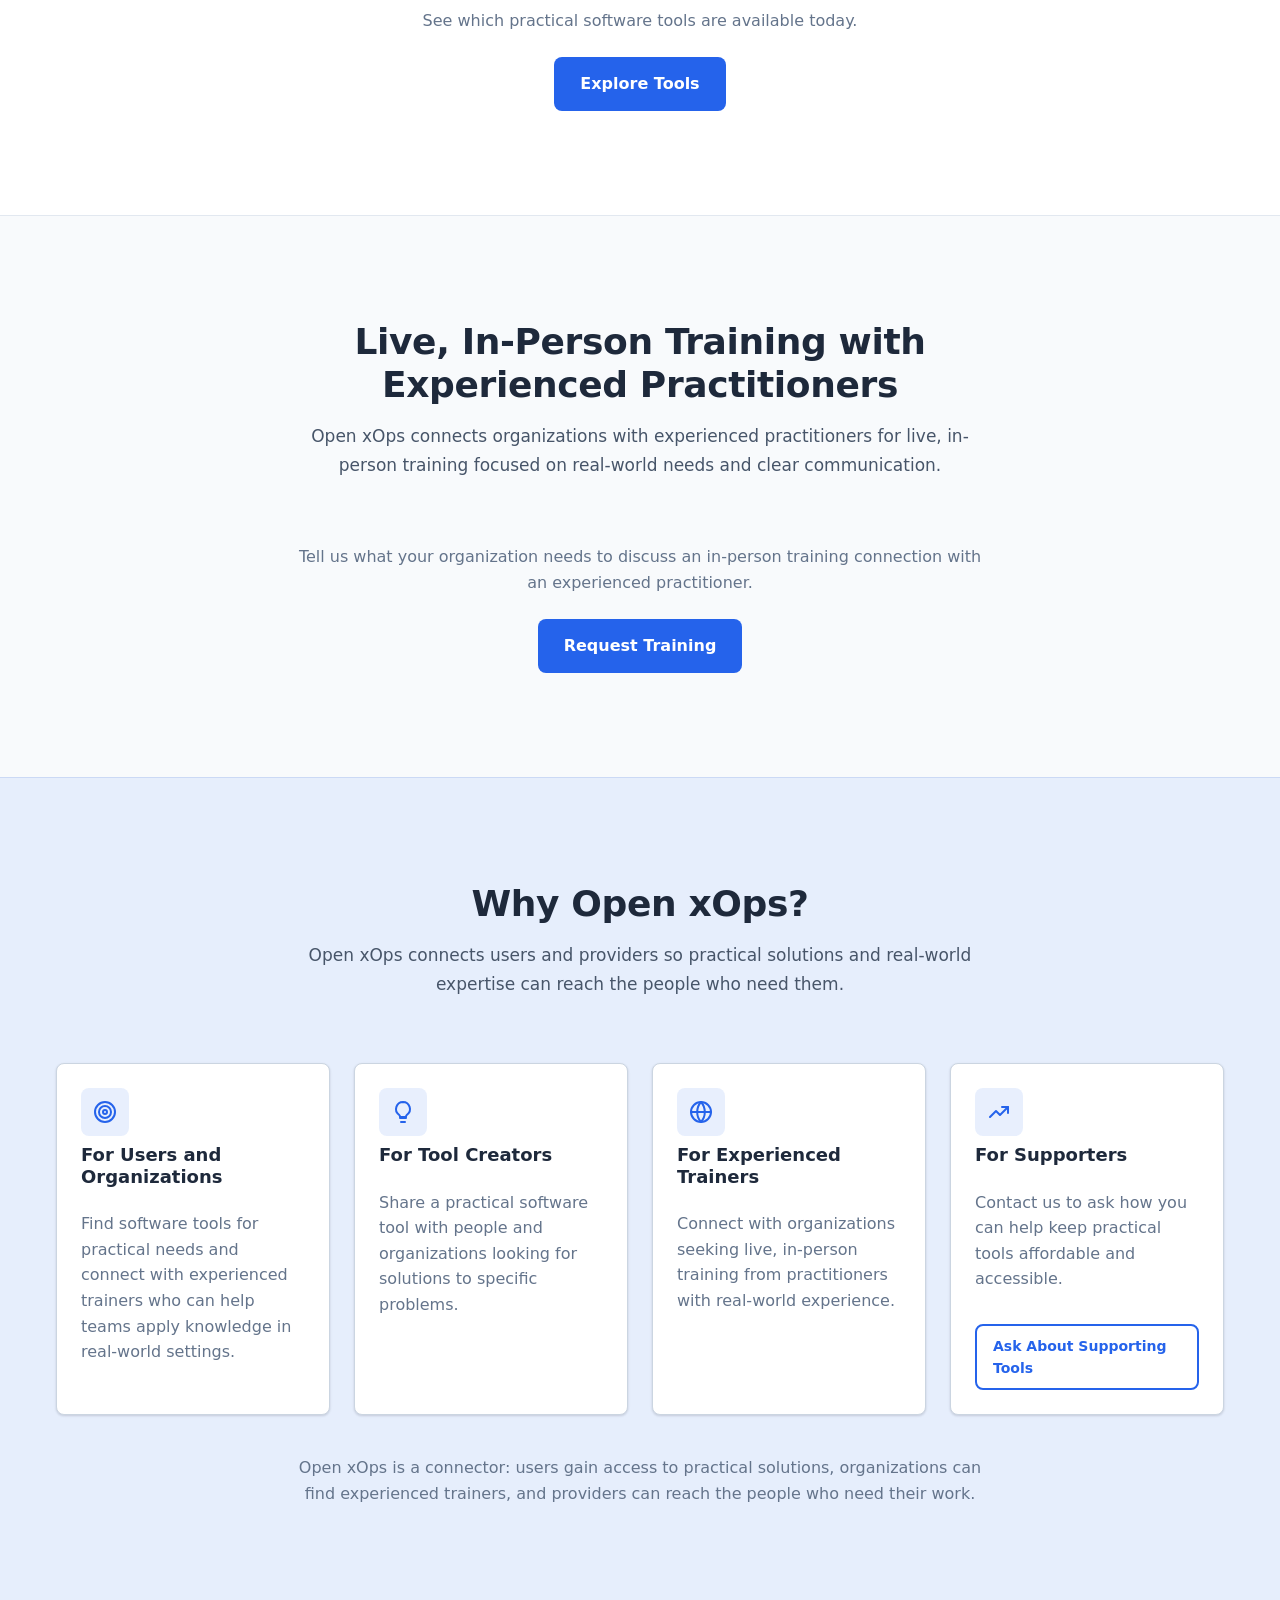
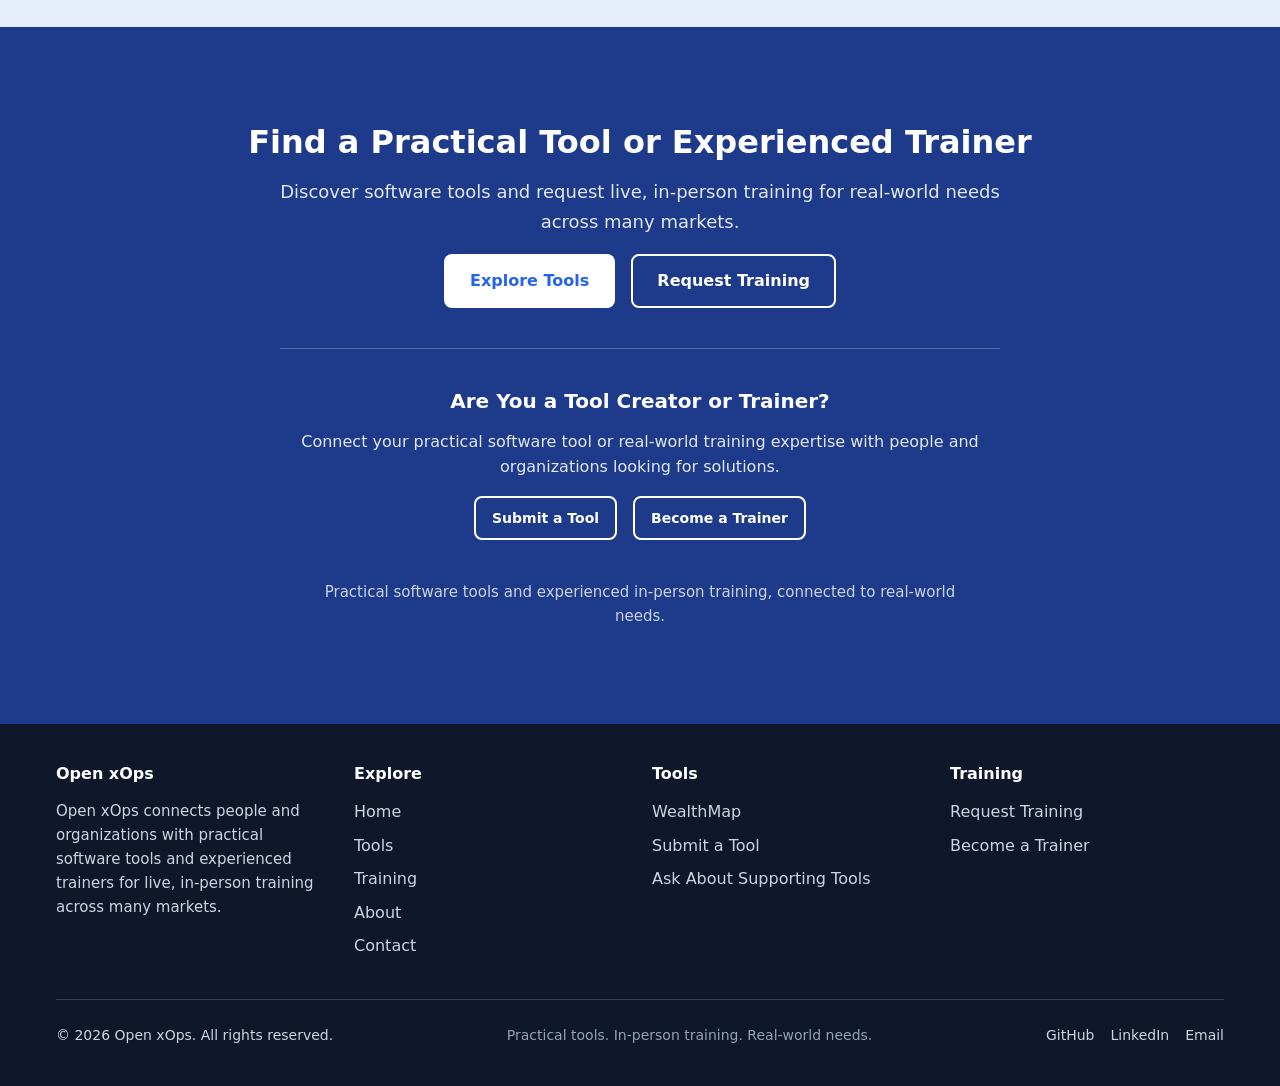
==== commit 1a436f15: "Refactor content and structure across multiple pages to emphasize practical tools and in-person trai" ====
--- a/index.html
+++ b/index.html
@@ -6,7 +6,7 @@
   <title>Open xOps</title>
   <meta
     name="description"
-    content="Open xOps turns open ideas into practical tools and learning resources that help people make better decisions and tackle everyday challenges."
+    content="Open xOps connects people and organizations with practical software tools and experienced trainers for live, in-person training across many markets."
   />
   <link rel="icon" type="image/svg+xml" href="assets/icons/favicon.svg" />
   <link rel="stylesheet" href="css/styles.css" />
@@ -25,7 +25,7 @@
         <ul class="nav-links">
           <li><a href="index.html" aria-current="page">Home</a></li>
           <li><a href="tools.html">Tools</a></li>
-          <li><a href="learning.html">Learning</a></li>
+          <li><a href="learning.html">Training</a></li>
           <li><a href="about.html">About</a></li>
           <li><a href="mailto:info@openxops.com">Contact</a></li>
         </ul>
@@ -48,15 +48,15 @@
   <main id="main-content">
     <section class="hero" aria-labelledby="hero-heading">
       <div class="container">
-        <h1 id="hero-heading">Practical Tools and Expert-Led Training for Real-World Technology Challenges</h1>
+        <h1 id="hero-heading">Practical Tools and Experienced In-Person Training for Real-World Needs</h1>
         <p>
-          Open xOps provides practical software tools, professional training, and
-          community-driven expertise that help individuals and organizations
-          solve real-world technology and business challenges.
+          Open xOps connects people and organizations with affordable software
+          tools and experienced trainers who address practical needs across
+          many markets.
         </p>
         <div class="hero-actions">
           <a class="btn btn-primary" href="tools.html">Explore Tools</a>
-          <a class="btn btn-secondary" href="learning.html">Explore Training</a>
+          <a class="btn btn-secondary" href="learning.html#training-request">Request Training</a>
         </div>
       </div>
     </section>
@@ -64,20 +64,24 @@
     <section class="section mission-section">
       <div class="container">
         <div class="section-header">
-          <h2>Our Mission</h2>
-        </div>
-        <div class="grid grid-3">
-          <article class="card mission-card">
-            <h3>Solve Real Problems</h3>
-            <p>Build practical tools that address everyday challenges.</p>
-          </article>
-          <article class="card mission-card">
-            <h3>Explore Open Ideas</h3>
-            <p>Provide educational content, guides, and courses designed for growth.</p>
-          </article>
-          <article class="card mission-card">
-            <h3>Share Open Knowledge</h3>
-            <p>Make expertise accessible, understandable, and actionable.</p>
+          <h2>What Open xOps Connects</h2>
+        </div>
+        <div class="platform-tools-grid platform-grid-4">
+          <article class="card mission-card">
+            <h3>Practical Tools</h3>
+            <p>Discover focused software tools that solve specific real-world problems without unnecessary complexity or cost.</p>
+          </article>
+          <article class="card mission-card">
+            <h3>Experienced Trainers</h3>
+            <p>Connect with practitioners who deliver live, in-person training grounded in real work and clear communication.</p>
+          </article>
+          <article class="card mission-card">
+            <h3>Affordable Access</h3>
+            <p>Make practical tools and training more accessible to people and organizations.</p>
+          </article>
+          <article class="card mission-card">
+            <h3>Creator Opportunity</h3>
+            <p>Help tool creators and trainers reach users and organizations and benefit from their contributions.</p>
           </article>
         </div>
       </div>
@@ -86,164 +90,93 @@
     <section class="section tools-overview" aria-labelledby="tools-overview-heading">
       <div class="container">
         <div class="section-header">
-          <h2 id="tools-overview-heading">Practical Tools for Real-World Decisions</h2>
-          <p>Open xOps develops practical applications that help individuals and organizations make better decisions, improve operations, and solve everyday challenges.</p>
-        </div>
-
-        <div class="platform-tools-grid">
-          <article class="card tool-card platform-tool-card">
-            <span class="badge badge-status-available">Active</span>
-            <h3>WealthMap</h3>
-            <p class="card-subtitle">Retirement &amp; Wealth Planning</p>
-            <p>Understand your financial future, evaluate decisions, and improve retirement readiness with a practical planning platform.</p>
+          <h2 id="tools-overview-heading">Practical Software Tools</h2>
+          <p>Explore currently available software tools for real-world needs across different markets.</p>
+        </div>
+
+        <div class="section-footer">
+          <p>See which practical software tools are available today.</p>
+          <div class="section-footer-actions">
+            <a class="btn btn-primary" href="tools.html">Explore Tools</a>
+          </div>
+        </div>
+      </div>
+    </section>
+
+    <section class="section learning-overview" aria-labelledby="learning-overview-heading">
+      <div class="container">
+        <div class="section-header">
+          <h2 id="learning-overview-heading">Live, In-Person Training with Experienced Practitioners</h2>
+          <p>Open xOps connects organizations with experienced practitioners for live, in-person training focused on real-world needs and clear communication.</p>
+        </div>
+
+        <div class="section-footer">
+          <p>Tell us what your organization needs to discuss an in-person training connection with an experienced practitioner.</p>
+          <div class="section-footer-actions">
+            <a class="btn btn-primary" href="learning.html#training-request">Request Training</a>
+          </div>
+        </div>
+      </div>
+    </section>
+
+    <section class="section why-section" aria-labelledby="why-heading">
+      <div class="container">
+        <div class="section-header">
+          <h2 id="why-heading">Why Open xOps?</h2>
+          <p>Open xOps connects users and providers so practical solutions and real-world expertise can reach the people who need them.</p>
+        </div>
+
+        <div class="platform-tools-grid platform-grid-4">
+          <article class="card value-card">
+            <span class="value-icon-wrap"><svg class="value-icon" viewBox="0 0 24 24" width="24" height="24" fill="none" stroke="currentColor" stroke-width="2" stroke-linecap="round" stroke-linejoin="round" aria-hidden="true" focusable="false"><circle cx="12" cy="12" r="10"/><circle cx="12" cy="12" r="6"/><circle cx="12" cy="12" r="2"/></svg></span>
+            <h3>For Users and Organizations</h3>
+            <p>Find software tools for practical needs and connect with experienced trainers who can help teams apply knowledge in real-world settings.</p>
+          </article>
+          <article class="card value-card">
+            <span class="value-icon-wrap"><svg class="value-icon" viewBox="0 0 24 24" width="24" height="24" fill="none" stroke="currentColor" stroke-width="2" stroke-linecap="round" stroke-linejoin="round" aria-hidden="true" focusable="false"><path d="M9 18h6"/><path d="M10 22h4"/><path d="M12 2a7 7 0 0 0-4 12.7c.6.5 1 1.2 1 2V17h6v-.3c0-.8.4-1.5 1-2A7 7 0 0 0 12 2z"/></svg></span>
+            <h3>For Tool Creators</h3>
+            <p>Share a practical software tool with people and organizations looking for solutions to specific problems.</p>
+          </article>
+          <article class="card value-card">
+            <span class="value-icon-wrap"><svg class="value-icon" viewBox="0 0 24 24" width="24" height="24" fill="none" stroke="currentColor" stroke-width="2" stroke-linecap="round" stroke-linejoin="round" aria-hidden="true" focusable="false"><circle cx="12" cy="12" r="10"/><path d="M2 12h20"/><path d="M12 2a15 15 0 0 1 0 20a15 15 0 0 1 0-20z"/></svg></span>
+            <h3>For Experienced Trainers</h3>
+            <p>Connect with organizations seeking live, in-person training from practitioners with real-world experience.</p>
+          </article>
+          <article class="card value-card">
+            <span class="value-icon-wrap"><svg class="value-icon" viewBox="0 0 24 24" width="24" height="24" fill="none" stroke="currentColor" stroke-width="2" stroke-linecap="round" stroke-linejoin="round" aria-hidden="true" focusable="false"><polyline points="3 17 9 11 13 15 21 7"/><polyline points="15 7 21 7 21 13"/></svg></span>
+            <h3>For Supporters</h3>
+            <p>Contact us to ask how you can help keep practical tools affordable and accessible.</p>
             <div class="card-actions">
-              <a class="btn btn-primary" href="https://wealthmap.openxops.com/" target="_blank" rel="noopener noreferrer">Explore WealthMap<span class="visually-hidden"> (opens in a new tab)</span></a>
+              <a class="btn btn-secondary btn-sm" href="mailto:info@openxops.com?subject=Ask%20About%20Supporting%20Tools">Ask About Supporting Tools</a>
             </div>
           </article>
-          <article class="card tool-card platform-tool-card">
-            <span class="badge badge-status-soon">Coming Soon</span>
-            <h3>Future Operations Tools</h3>
-            <p class="card-subtitle">Operations &amp; Productivity</p>
-            <p>Applications designed to simplify workflows, improve visibility, and support better operational decisions.</p>
-            <div class="card-actions">
-              <a class="btn btn-secondary" href="tools.html">View Roadmap</a>
-            </div>
-          </article>
-          <article class="card tool-card platform-tool-card">
-            <span class="badge badge-status-planned">Planned</span>
-            <h3>Community-Contributed Tools</h3>
-            <p class="card-subtitle">Built by Experts</p>
-            <p>Future tools from technology practitioners, instructors, and industry specialists across multiple domains.</p>
-            <div class="card-actions">
-              <a class="btn btn-secondary" href="about.html">Learn More</a>
-            </div>
-          </article>
         </div>
 
         <div class="section-footer">
-          <p>Open xOps is building a growing ecosystem of practical tools across finance, technology, leadership, operations, and industry-specific domains.</p>
-          <div class="section-footer-actions">
-            <a class="btn btn-primary" href="tools.html">Explore All Tools</a>
-            <a class="btn btn-secondary" href="mailto:info@openxops.com?subject=Tool%20suggestion">Suggest a Tool</a>
-          </div>
-        </div>
-      </div>
-    </section>
-
-    <section class="section learning-overview" aria-labelledby="learning-overview-heading">
-      <div class="container">
-        <div class="section-header">
-          <h2 id="learning-overview-heading">Learn from Industry Practitioners</h2>
-          <p>Open xOps connects people and organizations looking for training with expert trainers across technology, leadership, sales, and business.</p>
-        </div>
-
-        <div class="platform-tools-grid platform-grid-4">
-          <article class="card platform-tool-card">
-            <h3>Observability, Automation &amp; AI</h3>
-            <p class="card-subtitle">Media, Satellite &amp; Telecom</p>
-            <p>Observability, automation, orchestration, and applied AI training for media, satellite, and telecom/service provider environments.</p>
-            <div class="card-actions">
-              <a class="btn btn-primary btn-sm" href="mailto:info@openxops.com?subject=Training%20Request%20-%20Observability,%20Automation%20%26%20AI" aria-label="Request training in Observability, Automation and AI">Request Training</a>
-            </div>
-          </article>
-          <article class="card platform-tool-card">
-            <h3>Communication &amp; Leadership</h3>
-            <p class="card-subtitle">Lead with Clarity</p>
-            <p>Practical skills for communicating clearly, leading teams, and influencing outcomes.</p>
-            <div class="card-actions">
-              <a class="btn btn-primary btn-sm" href="mailto:info@openxops.com?subject=Training%20Request%20-%20Communication%20%26%20Leadership" aria-label="Request training in Communication and Leadership">Request Training</a>
-            </div>
-          </article>
-          <article class="card platform-tool-card">
-            <h3>Sales &amp; Marketing</h3>
-            <p class="card-subtitle">Grow with Confidence</p>
-            <p>Practical approaches to positioning, selling, and marketing technical products and services.</p>
-            <div class="card-actions">
-              <a class="btn btn-primary btn-sm" href="mailto:info@openxops.com?subject=Training%20Request%20-%20Sales%20%26%20Marketing" aria-label="Request training in Sales and Marketing">Request Training</a>
-            </div>
-          </article>
-          <article class="card platform-tool-card">
-            <h3>Business &amp; Finance</h3>
-            <p class="card-subtitle">Business and Financial Fundamentals</p>
-            <p>Practical business and financial knowledge to support better decisions, stronger operations, and informed planning.</p>
-            <div class="card-actions">
-              <a class="btn btn-primary btn-sm" href="mailto:info@openxops.com?subject=Training%20Request%20-%20Business%20%26%20Finance" aria-label="Request training in Business and Finance">Request Training</a>
-            </div>
-          </article>
-        </div>
-
-        <div class="section-footer">
-          <p>Tell us what you need, and Open xOps will help connect you with an expert trainer in the relevant area.</p>
-          <div class="section-footer-actions">
-            <a class="btn btn-primary" href="learning.html">View Learning Areas</a>
-            <a class="btn btn-secondary" href="mailto:info@openxops.com?subject=Training%20request">Request Training</a>
-          </div>
-        </div>
-      </div>
-    </section>
-
-    <section class="section why-section" aria-labelledby="why-heading">
-      <div class="container">
-        <div class="section-header">
-          <h2 id="why-heading">Why Open xOps?</h2>
-          <p>Practical tools, real-world learning, and a growing community focused on turning knowledge into action.</p>
-        </div>
-
-        <div class="platform-tools-grid platform-grid-4">
-          <article class="card value-card">
-            <span class="value-icon-wrap"><svg class="value-icon" viewBox="0 0 24 24" width="24" height="24" fill="none" stroke="currentColor" stroke-width="2" stroke-linecap="round" stroke-linejoin="round" aria-hidden="true" focusable="false"><circle cx="12" cy="12" r="10"/><circle cx="12" cy="12" r="6"/><circle cx="12" cy="12" r="2"/></svg></span>
-            <h3>Practical First</h3>
-            <p>Everything on Open xOps is designed around real-world use cases, helping individuals and organizations solve meaningful problems rather than consume theory alone.</p>
-          </article>
-          <article class="card value-card">
-            <span class="value-icon-wrap"><svg class="value-icon" viewBox="0 0 24 24" width="24" height="24" fill="none" stroke="currentColor" stroke-width="2" stroke-linecap="round" stroke-linejoin="round" aria-hidden="true" focusable="false"><path d="M9 18h6"/><path d="M10 22h4"/><path d="M12 2a7 7 0 0 0-4 12.7c.6.5 1 1.2 1 2V17h6v-.3c0-.8.4-1.5 1-2A7 7 0 0 0 12 2z"/></svg></span>
-            <h3>Learn From Experience</h3>
-            <p>Training and learning resources are built around practical industry experience, lessons learned, proven approaches, and operational knowledge.</p>
-          </article>
-          <article class="card value-card">
-            <span class="value-icon-wrap"><svg class="value-icon" viewBox="0 0 24 24" width="24" height="24" fill="none" stroke="currentColor" stroke-width="2" stroke-linecap="round" stroke-linejoin="round" aria-hidden="true" focusable="false"><circle cx="12" cy="12" r="10"/><path d="M2 12h20"/><path d="M12 2a15 15 0 0 1 0 20a15 15 0 0 1 0-20z"/></svg></span>
-            <h3>Cross-Industry Perspective</h3>
-            <p>Explore ideas and solutions that span technology, leadership, finance, operations, and specialized industries, helping connect knowledge across disciplines.</p>
-          </article>
-          <article class="card value-card">
-            <span class="value-icon-wrap"><svg class="value-icon" viewBox="0 0 24 24" width="24" height="24" fill="none" stroke="currentColor" stroke-width="2" stroke-linecap="round" stroke-linejoin="round" aria-hidden="true" focusable="false"><polyline points="3 17 9 11 13 15 21 7"/><polyline points="15 7 21 7 21 13"/></svg></span>
-            <h3>Built to Grow</h3>
-            <p>Open xOps is designed as an evolving platform where new tools, training, contributors, and communities can continuously expand what is available.</p>
-          </article>
-        </div>
-
-        <div class="section-footer">
-          <p>Open xOps exists to make practical knowledge more accessible through useful tools, actionable learning, and collaboration between professionals.</p>
-          <ul class="metrics-row" aria-label="Platform highlights">
-            <li class="metric"><span class="metric-value">Growing</span><span class="metric-label">Tools</span></li>
-            <li class="metric"><span class="metric-value">Expanding</span><span class="metric-label">Learning Areas</span></li>
-            <li class="metric"><span class="metric-value">Future Enabled</span><span class="metric-label">Contributors</span></li>
-            <li class="metric"><span class="metric-value">Open</span><span class="metric-label">Community</span></li>
-          </ul>
+          <p>Open xOps is a connector: users gain access to practical solutions, organizations can find experienced trainers, and providers can reach the people who need their work.</p>
         </div>
       </div>
     </section>
 
     <section class="cta-banner final-cta" aria-labelledby="final-cta-heading">
       <div class="container cta-banner-inner">
-        <h2 id="final-cta-heading">Build Skills. Use Better Tools. Share Knowledge.</h2>
-        <p class="final-cta-lead">Open xOps is building a practical ecosystem of tools, learning opportunities, and industry expertise designed to help professionals make better decisions and continuously grow.</p>
+        <h2 id="final-cta-heading">Find a Practical Tool or Experienced Trainer</h2>
+        <p class="final-cta-lead">Discover software tools and request live, in-person training for real-world needs across many markets.</p>
         <div class="final-cta-actions">
           <a class="btn btn-primary" href="tools.html">Explore Tools</a>
-          <a class="btn btn-secondary" href="learning.html">Browse Learning</a>
-        </div>
-
-        <div class="final-cta-community">
-          <h3>Want Something We Don't Offer Yet?</h3>
-          <p>Help shape the future of Open xOps by suggesting a new tool, requesting training, or sharing your expertise.</p>
+          <a class="btn btn-secondary" href="learning.html#training-request">Request Training</a>
+        </div>
+
+        <div class="final-cta-providers">
+          <h3>Are You a Tool Creator or Trainer?</h3>
+          <p>Connect your practical software tool or real-world training expertise with people and organizations looking for solutions.</p>
           <div class="final-cta-actions">
-            <a class="btn btn-secondary btn-sm" href="mailto:info@openxops.com?subject=Tool%20suggestion">Suggest a Tool</a>
-            <a class="btn btn-secondary btn-sm" href="mailto:info@openxops.com?subject=Training%20request">Request Training</a>
-            <a class="btn btn-secondary btn-sm" href="mailto:info@openxops.com?subject=Contributor%20interest">Become a Contributor</a>
+            <a class="btn btn-secondary btn-sm" href="mailto:info@openxops.com?subject=Submit%20a%20Tool">Submit a Tool</a>
+            <a class="btn btn-secondary btn-sm" href="mailto:info@openxops.com?subject=Become%20a%20Trainer">Become a Trainer</a>
           </div>
         </div>
 
-        <p class="final-cta-trust">Open xOps is designed as a growing platform where professionals can learn, build, contribute, and solve real-world problems together.</p>
+        <p class="final-cta-trust">Practical software tools and experienced in-person training, connected to real-world needs.</p>
       </div>
     </section>
   </main>
@@ -253,7 +186,7 @@
       <div class="footer-grid">
         <section class="footer-section" aria-labelledby="footer-heading-about">
           <h2 class="footer-heading" id="footer-heading-about">Open xOps</h2>
-          <p>Open xOps builds practical tools, training, and learning resources that help people solve real-world technology and business challenges.</p>
+          <p>Open xOps connects people and organizations with practical software tools and experienced trainers for live, in-person training across many markets.</p>
         </section>
         <nav class="footer-section" aria-labelledby="footer-heading-explore">
           <h2 class="footer-heading" id="footer-heading-explore">Explore</h2>
@@ -269,24 +202,21 @@
           <h2 class="footer-heading" id="footer-heading-tools">Tools</h2>
           <ul class="footer-links">
             <li><a href="https://wealthmap.openxops.com/" target="_blank" rel="noopener noreferrer">WealthMap<span class="visually-hidden"> (opens in a new tab)</span></a></li>
-            <li><span class="footer-placeholder">Future Tools</span></li>
+            <li><a href="mailto:info@openxops.com?subject=Submit%20a%20Tool">Submit a Tool</a></li>
+            <li><a href="mailto:info@openxops.com?subject=Ask%20About%20Supporting%20Tools">Ask About Supporting Tools</a></li>
           </ul>
         </nav>
         <nav class="footer-section" aria-labelledby="footer-heading-training">
           <h2 class="footer-heading" id="footer-heading-training">Training</h2>
           <ul class="footer-links">
-            <li><a href="learning.html">Technology Leadership</a></li>
-            <li><a href="learning.html">Media &amp; Broadcast</a></li>
-            <li><a href="learning.html">Satellite</a></li>
-            <li><a href="learning.html">Telecom</a></li>
-            <li><a href="learning.html">Smart Ecosystems</a></li>
             <li><a href="learning.html#training-request">Request Training</a></li>
+            <li><a href="mailto:info@openxops.com?subject=Become%20a%20Trainer">Become a Trainer</a></li>
           </ul>
         </nav>
       </div>
       <div class="footer-bottom">
         <p class="footer-copy">&copy; 2026 Open xOps. All rights reserved.</p>
-        <p class="footer-tagline">Practical tools. Practical learning. Real-world outcomes.</p>
+        <p class="footer-tagline">Practical tools. In-person training. Real-world needs.</p>
         <ul class="footer-social">
           <li><a href="https://github.com/renedeposada" target="_blank" rel="noopener noreferrer" aria-label="Open xOps on GitHub (opens in a new tab)">GitHub</a></li>
           <li><a href="https://www.linkedin.com/company/openxops/" target="_blank" rel="noopener noreferrer" aria-label="Open xOps on LinkedIn (opens in a new tab)">LinkedIn</a></li>
--- a/css/styles.css
+++ b/css/styles.css
@@ -399,20 +399,7 @@
   color: #047857;
 }
 
-.badge-status-development {
-  background-color: rgba(245, 158, 11, 0.14);
-  color: #92400e;
-}
-
-.badge-status-planned {
-  background-color: rgba(100, 116, 139, 0.15);
-  color: var(--color-text-secondary);
-}
-
-.badge-status-soon {
-  background-color: rgba(37, 99, 235, 0.12);
-  color: #1d4ed8;
-}
+
 
 .badge-status-community {
   background-color: rgba(124, 58, 237, 0.12);
@@ -644,7 +631,7 @@
   outline-color: var(--color-white);
 }
 
-.final-cta-community {
+.final-cta-providers {
   width: 100%;
   max-width: 720px;
   margin-top: var(--space-md);
@@ -656,12 +643,12 @@
   gap: var(--space-sm);
 }
 
-.final-cta-community h3 {
+.final-cta-providers h3 {
   margin: 0;
   font-size: 1.25rem;
 }
 
-.final-cta-community p {
+.final-cta-providers p {
   margin: 0;
   color: #e2e8f0;
 }
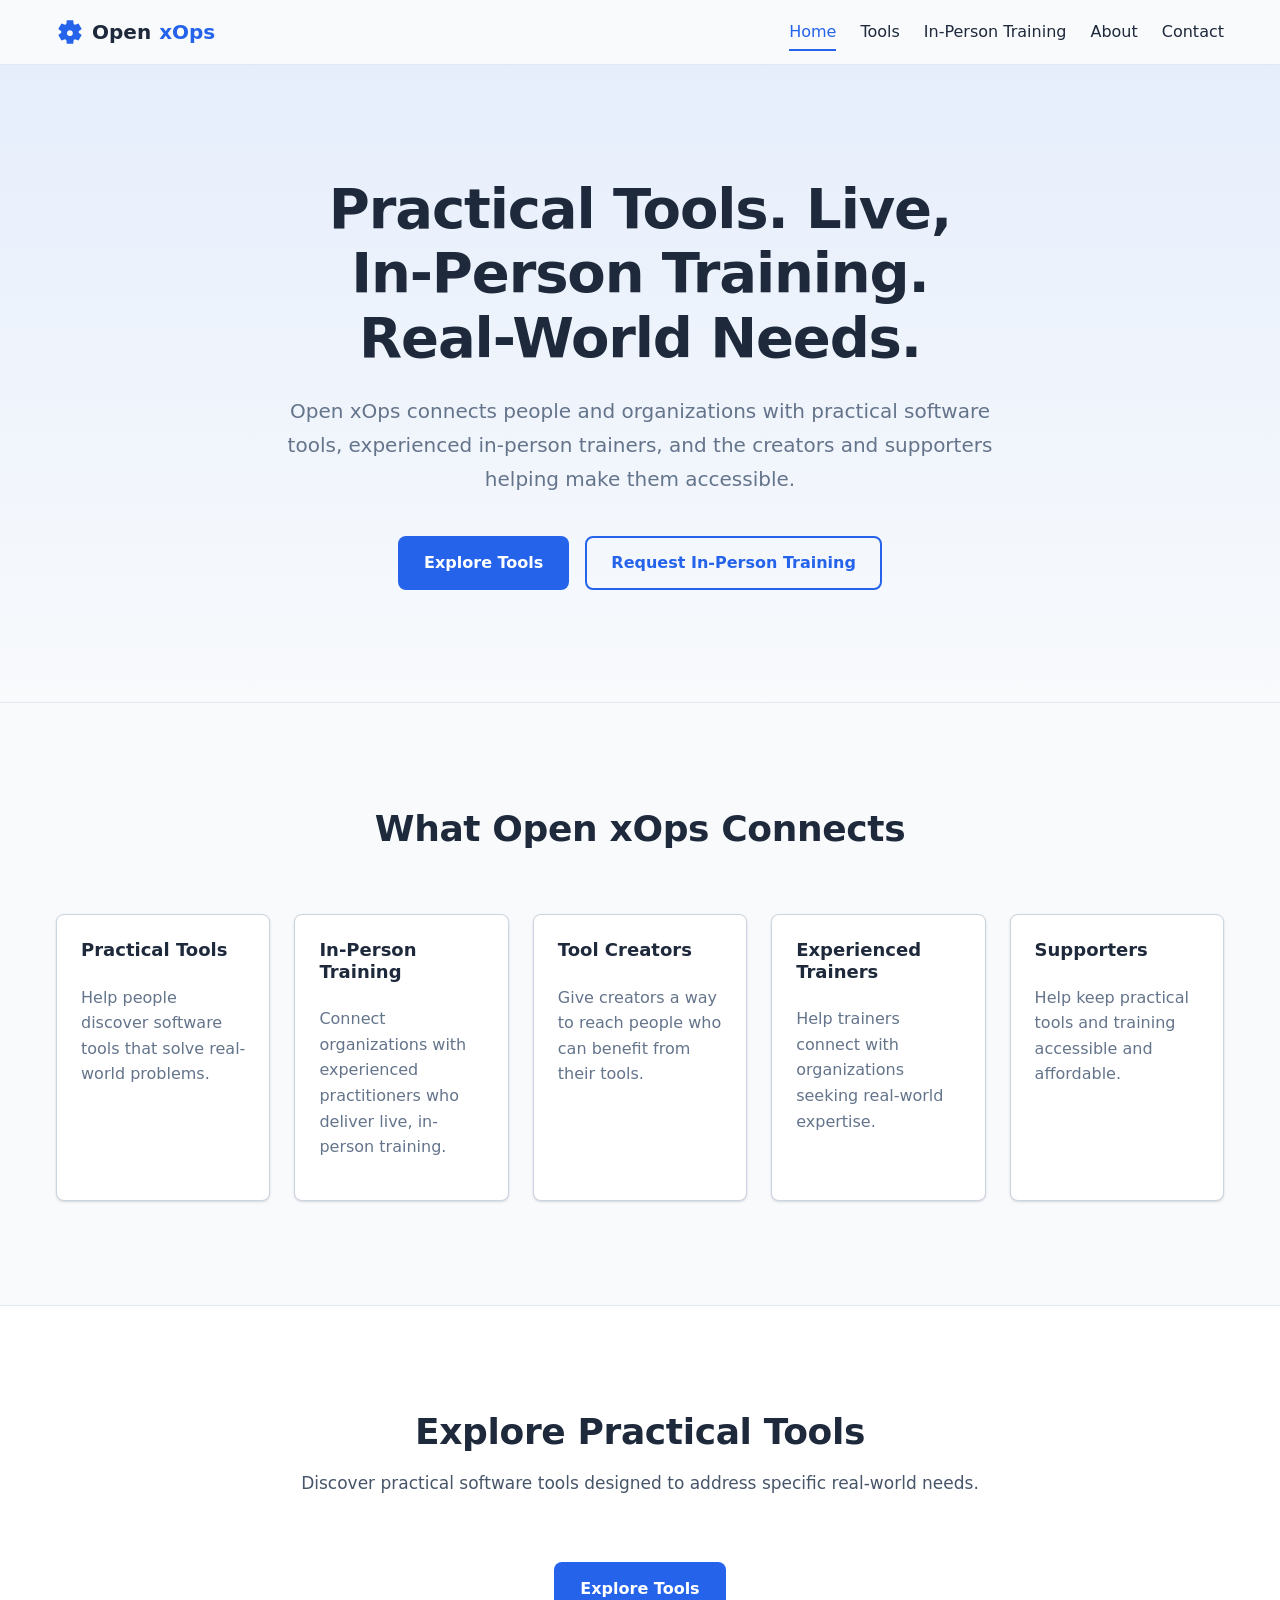
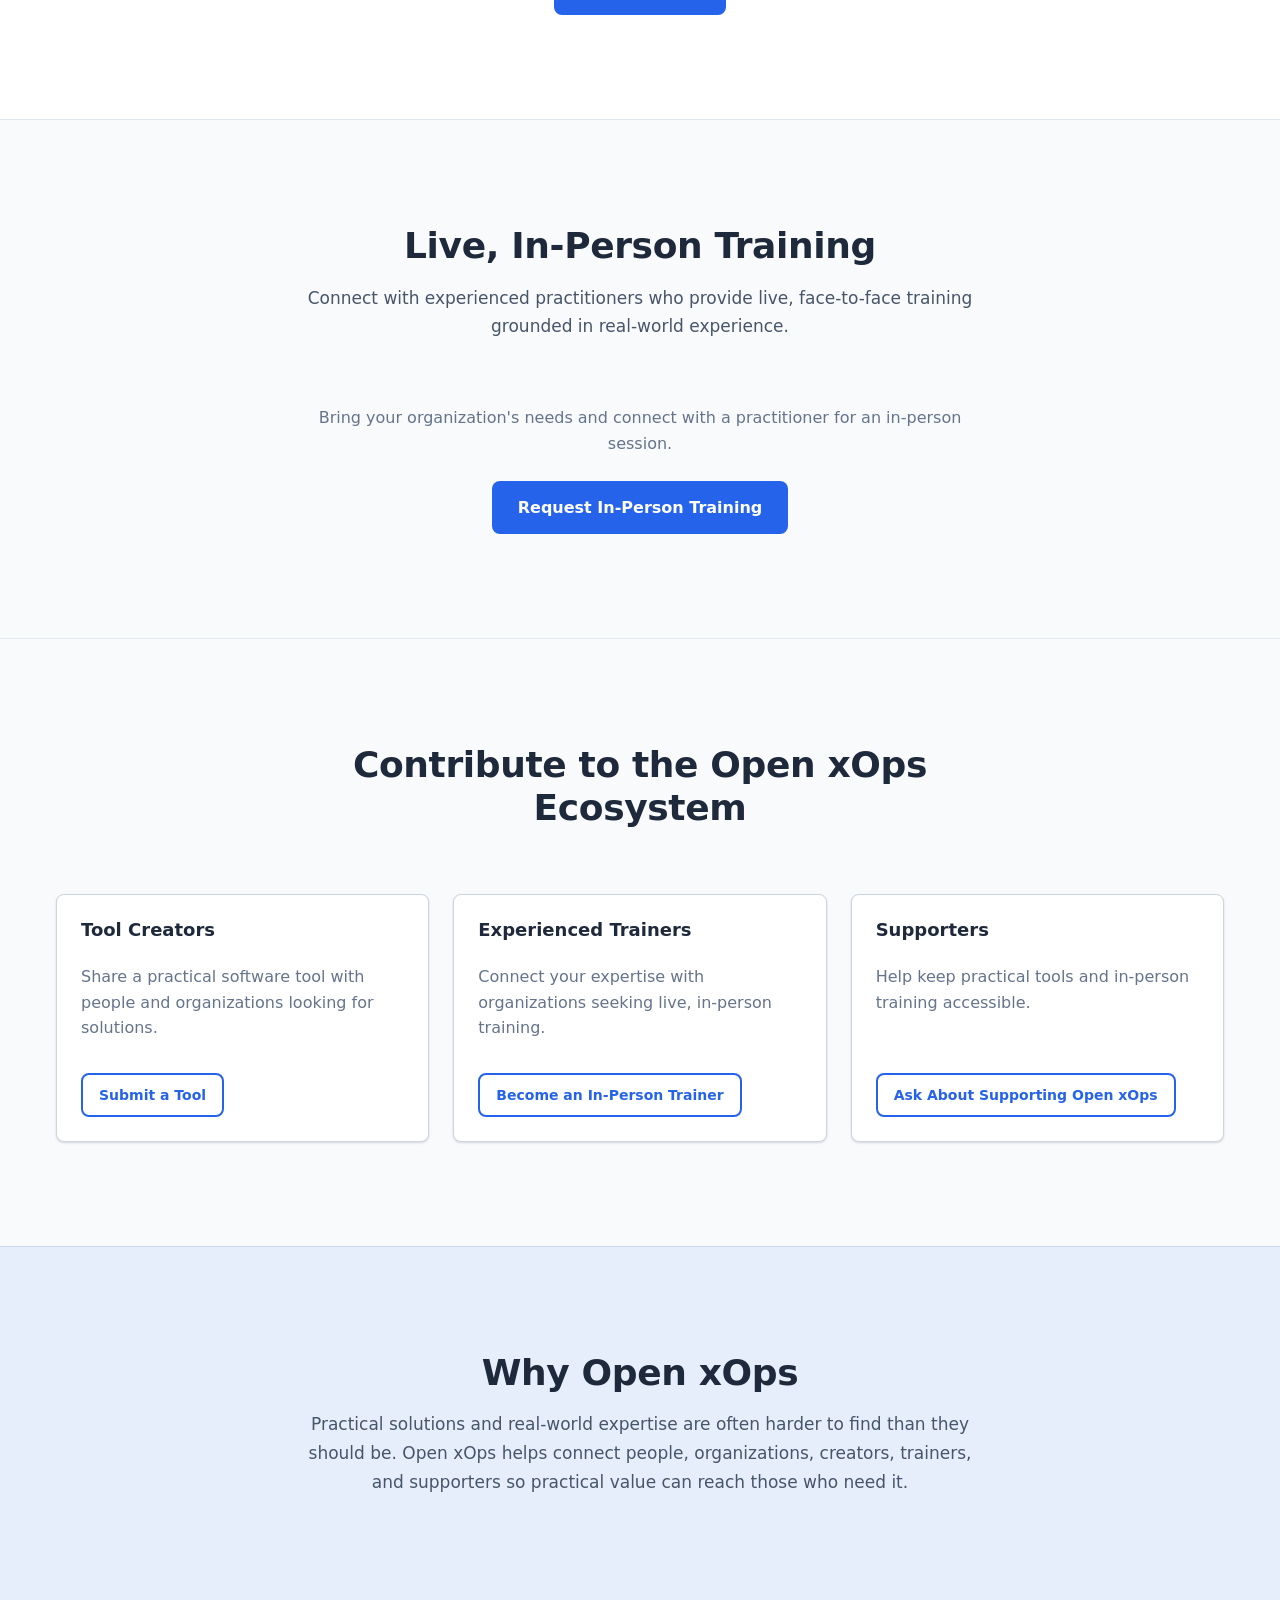
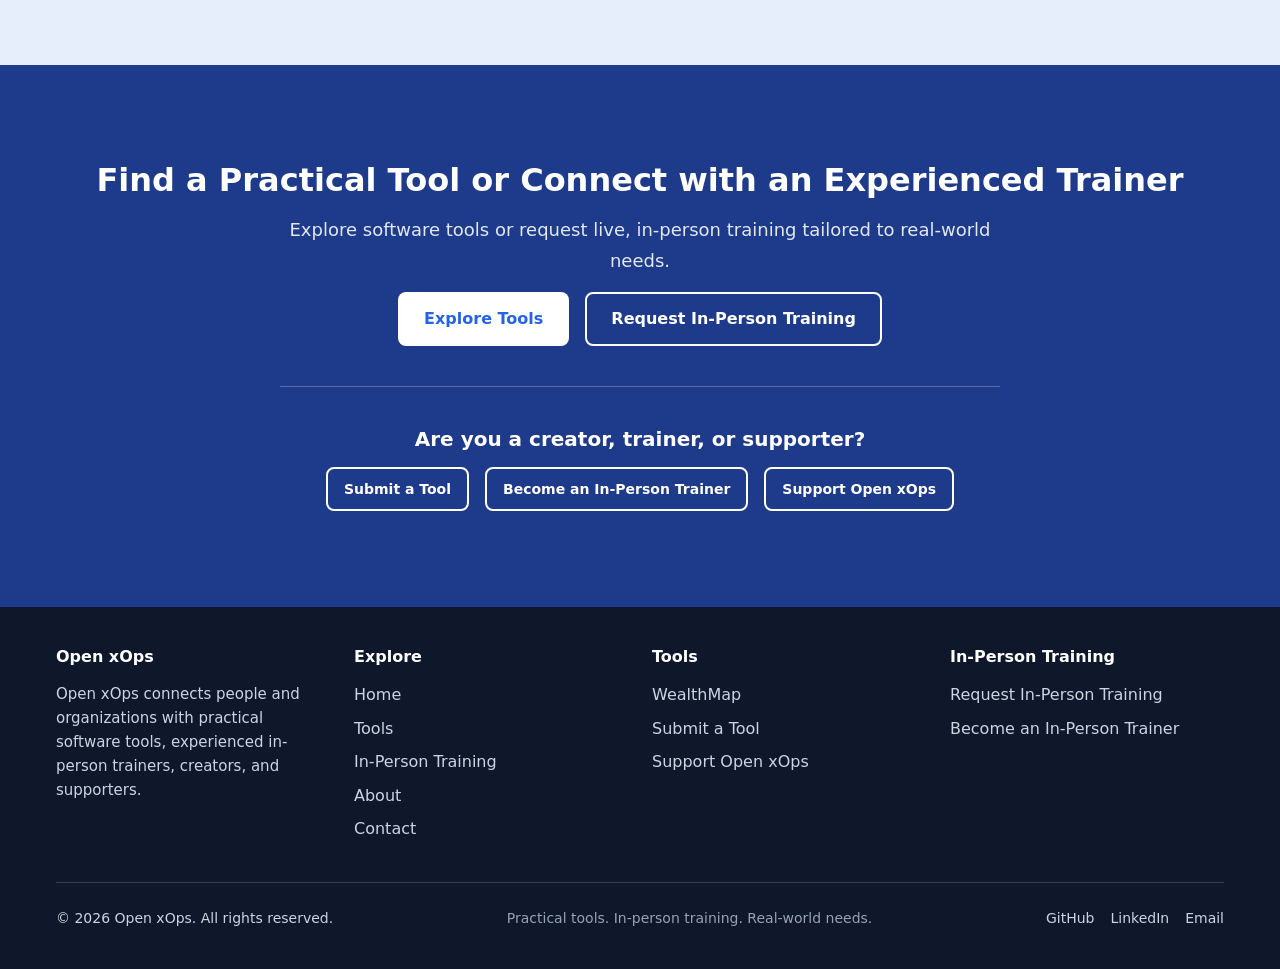
==== commit c99681c2: "refactor: Update content and structure to emphasize in-person training and enhance clarity across mu" ====
--- a/index.html
+++ b/index.html
@@ -6,7 +6,7 @@
   <title>Open xOps</title>
   <meta
     name="description"
-    content="Open xOps connects people and organizations with practical software tools and experienced trainers for live, in-person training across many markets."
+    content="Open xOps connects people and organizations with practical software tools, experienced in-person trainers, creators, and supporters."
   />
   <link rel="icon" type="image/svg+xml" href="assets/icons/favicon.svg" />
   <link rel="stylesheet" href="css/styles.css" />
@@ -25,7 +25,7 @@
         <ul class="nav-links">
           <li><a href="index.html" aria-current="page">Home</a></li>
           <li><a href="tools.html">Tools</a></li>
-          <li><a href="learning.html">Training</a></li>
+          <li><a href="learning.html">In-Person Training</a></li>
           <li><a href="about.html">About</a></li>
           <li><a href="mailto:info@openxops.com">Contact</a></li>
         </ul>
@@ -48,40 +48,44 @@
   <main id="main-content">
     <section class="hero" aria-labelledby="hero-heading">
       <div class="container">
-        <h1 id="hero-heading">Practical Tools and Experienced In-Person Training for Real-World Needs</h1>
+        <h1 id="hero-heading">Practical Tools. Live, In-Person Training. Real-World Needs.</h1>
         <p>
-          Open xOps connects people and organizations with affordable software
-          tools and experienced trainers who address practical needs across
-          many markets.
+          Open xOps connects people and organizations with practical software tools,
+          experienced in-person trainers, and the creators and supporters helping
+          make them accessible.
         </p>
         <div class="hero-actions">
           <a class="btn btn-primary" href="tools.html">Explore Tools</a>
-          <a class="btn btn-secondary" href="learning.html#training-request">Request Training</a>
-        </div>
-      </div>
-    </section>
-
-    <section class="section mission-section">
-      <div class="container">
-        <div class="section-header">
-          <h2>What Open xOps Connects</h2>
-        </div>
-        <div class="platform-tools-grid platform-grid-4">
+          <a class="btn btn-secondary" href="learning.html#training-request">Request In-Person Training</a>
+        </div>
+      </div>
+    </section>
+
+    <section class="section mission-section" aria-labelledby="connects-heading">
+      <div class="container">
+        <div class="section-header">
+          <h2 id="connects-heading">What Open xOps Connects</h2>
+        </div>
+        <div class="platform-tools-grid platform-grid-5">
           <article class="card mission-card">
             <h3>Practical Tools</h3>
-            <p>Discover focused software tools that solve specific real-world problems without unnecessary complexity or cost.</p>
+            <p>Help people discover software tools that solve real-world problems.</p>
+          </article>
+          <article class="card mission-card">
+            <h3>In-Person Training</h3>
+            <p>Connect organizations with experienced practitioners who deliver live, in-person training.</p>
+          </article>
+          <article class="card mission-card">
+            <h3>Tool Creators</h3>
+            <p>Give creators a way to reach people who can benefit from their tools.</p>
           </article>
           <article class="card mission-card">
             <h3>Experienced Trainers</h3>
-            <p>Connect with practitioners who deliver live, in-person training grounded in real work and clear communication.</p>
-          </article>
-          <article class="card mission-card">
-            <h3>Affordable Access</h3>
-            <p>Make practical tools and training more accessible to people and organizations.</p>
-          </article>
-          <article class="card mission-card">
-            <h3>Creator Opportunity</h3>
-            <p>Help tool creators and trainers reach users and organizations and benefit from their contributions.</p>
+            <p>Help trainers connect with organizations seeking real-world expertise.</p>
+          </article>
+          <article class="card mission-card">
+            <h3>Supporters</h3>
+            <p>Help keep practical tools and training accessible and affordable.</p>
           </article>
         </div>
       </div>
@@ -90,12 +94,10 @@
     <section class="section tools-overview" aria-labelledby="tools-overview-heading">
       <div class="container">
         <div class="section-header">
-          <h2 id="tools-overview-heading">Practical Software Tools</h2>
-          <p>Explore currently available software tools for real-world needs across different markets.</p>
-        </div>
-
+          <h2 id="tools-overview-heading">Explore Practical Tools</h2>
+          <p>Discover practical software tools designed to address specific real-world needs.</p>
+        </div>
         <div class="section-footer">
-          <p>See which practical software tools are available today.</p>
           <div class="section-footer-actions">
             <a class="btn btn-primary" href="tools.html">Explore Tools</a>
           </div>
@@ -103,80 +105,78 @@
       </div>
     </section>
 
-    <section class="section learning-overview" aria-labelledby="learning-overview-heading">
-      <div class="container">
-        <div class="section-header">
-          <h2 id="learning-overview-heading">Live, In-Person Training with Experienced Practitioners</h2>
-          <p>Open xOps connects organizations with experienced practitioners for live, in-person training focused on real-world needs and clear communication.</p>
-        </div>
-
+    <section class="section learning-overview" aria-labelledby="training-overview-heading">
+      <div class="container">
+        <div class="section-header">
+          <h2 id="training-overview-heading">Live, In-Person Training</h2>
+          <p>Connect with experienced practitioners who provide live, face-to-face training grounded in real-world experience.</p>
+        </div>
         <div class="section-footer">
-          <p>Tell us what your organization needs to discuss an in-person training connection with an experienced practitioner.</p>
+          <p>Bring your organization's needs and connect with a practitioner for an in-person session.</p>
           <div class="section-footer-actions">
-            <a class="btn btn-primary" href="learning.html#training-request">Request Training</a>
+            <a class="btn btn-primary" href="learning.html#training-request">Request In-Person Training</a>
           </div>
         </div>
       </div>
     </section>
 
+    <section class="section contribution-section" aria-labelledby="contribute-heading">
+      <div class="container">
+        <div class="section-header">
+          <h2 id="contribute-heading">Contribute to the Open xOps Ecosystem</h2>
+        </div>
+        <div class="platform-tools-grid contribution-grid">
+          <article class="card">
+            <h3>Tool Creators</h3>
+            <p>Share a practical software tool with people and organizations looking for solutions.</p>
+            <div class="card-actions">
+              <a class="btn btn-secondary btn-sm" href="mailto:info@openxops.com?subject=Submit%20a%20Tool">Submit a Tool</a>
+            </div>
+          </article>
+          <article class="card">
+            <h3>Experienced Trainers</h3>
+            <p>Connect your expertise with organizations seeking live, in-person training.</p>
+            <div class="card-actions">
+              <a class="btn btn-secondary btn-sm" href="mailto:info@openxops.com?subject=Become%20an%20In-Person%20Trainer">Become an In-Person Trainer</a>
+            </div>
+          </article>
+          <article class="card">
+            <h3>Supporters</h3>
+            <p>Help keep practical tools and in-person training accessible.</p>
+            <div class="card-actions">
+              <a class="btn btn-secondary btn-sm" href="mailto:info@openxops.com?subject=Ask%20About%20Supporting%20Open%20xOps">Ask About Supporting Open xOps</a>
+            </div>
+          </article>
+        </div>
+      </div>
+    </section>
+
     <section class="section why-section" aria-labelledby="why-heading">
       <div class="container">
         <div class="section-header">
-          <h2 id="why-heading">Why Open xOps?</h2>
-          <p>Open xOps connects users and providers so practical solutions and real-world expertise can reach the people who need them.</p>
-        </div>
-
-        <div class="platform-tools-grid platform-grid-4">
-          <article class="card value-card">
-            <span class="value-icon-wrap"><svg class="value-icon" viewBox="0 0 24 24" width="24" height="24" fill="none" stroke="currentColor" stroke-width="2" stroke-linecap="round" stroke-linejoin="round" aria-hidden="true" focusable="false"><circle cx="12" cy="12" r="10"/><circle cx="12" cy="12" r="6"/><circle cx="12" cy="12" r="2"/></svg></span>
-            <h3>For Users and Organizations</h3>
-            <p>Find software tools for practical needs and connect with experienced trainers who can help teams apply knowledge in real-world settings.</p>
-          </article>
-          <article class="card value-card">
-            <span class="value-icon-wrap"><svg class="value-icon" viewBox="0 0 24 24" width="24" height="24" fill="none" stroke="currentColor" stroke-width="2" stroke-linecap="round" stroke-linejoin="round" aria-hidden="true" focusable="false"><path d="M9 18h6"/><path d="M10 22h4"/><path d="M12 2a7 7 0 0 0-4 12.7c.6.5 1 1.2 1 2V17h6v-.3c0-.8.4-1.5 1-2A7 7 0 0 0 12 2z"/></svg></span>
-            <h3>For Tool Creators</h3>
-            <p>Share a practical software tool with people and organizations looking for solutions to specific problems.</p>
-          </article>
-          <article class="card value-card">
-            <span class="value-icon-wrap"><svg class="value-icon" viewBox="0 0 24 24" width="24" height="24" fill="none" stroke="currentColor" stroke-width="2" stroke-linecap="round" stroke-linejoin="round" aria-hidden="true" focusable="false"><circle cx="12" cy="12" r="10"/><path d="M2 12h20"/><path d="M12 2a15 15 0 0 1 0 20a15 15 0 0 1 0-20z"/></svg></span>
-            <h3>For Experienced Trainers</h3>
-            <p>Connect with organizations seeking live, in-person training from practitioners with real-world experience.</p>
-          </article>
-          <article class="card value-card">
-            <span class="value-icon-wrap"><svg class="value-icon" viewBox="0 0 24 24" width="24" height="24" fill="none" stroke="currentColor" stroke-width="2" stroke-linecap="round" stroke-linejoin="round" aria-hidden="true" focusable="false"><polyline points="3 17 9 11 13 15 21 7"/><polyline points="15 7 21 7 21 13"/></svg></span>
-            <h3>For Supporters</h3>
-            <p>Contact us to ask how you can help keep practical tools affordable and accessible.</p>
-            <div class="card-actions">
-              <a class="btn btn-secondary btn-sm" href="mailto:info@openxops.com?subject=Ask%20About%20Supporting%20Tools">Ask About Supporting Tools</a>
-            </div>
-          </article>
-        </div>
-
-        <div class="section-footer">
-          <p>Open xOps is a connector: users gain access to practical solutions, organizations can find experienced trainers, and providers can reach the people who need their work.</p>
+          <h2 id="why-heading">Why Open xOps</h2>
+          <p>Practical solutions and real-world expertise are often harder to find than they should be. Open xOps helps connect people, organizations, creators, trainers, and supporters so practical value can reach those who need it.</p>
         </div>
       </div>
     </section>
 
     <section class="cta-banner final-cta" aria-labelledby="final-cta-heading">
       <div class="container cta-banner-inner">
-        <h2 id="final-cta-heading">Find a Practical Tool or Experienced Trainer</h2>
-        <p class="final-cta-lead">Discover software tools and request live, in-person training for real-world needs across many markets.</p>
+        <h2 id="final-cta-heading">Find a Practical Tool or Connect with an Experienced Trainer</h2>
+        <p class="final-cta-lead">Explore software tools or request live, in-person training tailored to real-world needs.</p>
         <div class="final-cta-actions">
           <a class="btn btn-primary" href="tools.html">Explore Tools</a>
-          <a class="btn btn-secondary" href="learning.html#training-request">Request Training</a>
+          <a class="btn btn-secondary" href="learning.html#training-request">Request In-Person Training</a>
         </div>
 
         <div class="final-cta-providers">
-          <h3>Are You a Tool Creator or Trainer?</h3>
-          <p>Connect your practical software tool or real-world training expertise with people and organizations looking for solutions.</p>
+          <h3>Are you a creator, trainer, or supporter?</h3>
           <div class="final-cta-actions">
             <a class="btn btn-secondary btn-sm" href="mailto:info@openxops.com?subject=Submit%20a%20Tool">Submit a Tool</a>
-            <a class="btn btn-secondary btn-sm" href="mailto:info@openxops.com?subject=Become%20a%20Trainer">Become a Trainer</a>
+            <a class="btn btn-secondary btn-sm" href="mailto:info@openxops.com?subject=Become%20an%20In-Person%20Trainer">Become an In-Person Trainer</a>
+            <a class="btn btn-secondary btn-sm" href="mailto:info@openxops.com?subject=Ask%20About%20Supporting%20Open%20xOps">Support Open xOps</a>
           </div>
         </div>
-
-        <p class="final-cta-trust">Practical software tools and experienced in-person training, connected to real-world needs.</p>
       </div>
     </section>
   </main>
@@ -186,14 +186,14 @@
       <div class="footer-grid">
         <section class="footer-section" aria-labelledby="footer-heading-about">
           <h2 class="footer-heading" id="footer-heading-about">Open xOps</h2>
-          <p>Open xOps connects people and organizations with practical software tools and experienced trainers for live, in-person training across many markets.</p>
+          <p>Open xOps connects people and organizations with practical software tools, experienced in-person trainers, creators, and supporters.</p>
         </section>
         <nav class="footer-section" aria-labelledby="footer-heading-explore">
           <h2 class="footer-heading" id="footer-heading-explore">Explore</h2>
           <ul class="footer-links">
             <li><a href="index.html">Home</a></li>
             <li><a href="tools.html">Tools</a></li>
-            <li><a href="learning.html">Training</a></li>
+            <li><a href="learning.html">In-Person Training</a></li>
             <li><a href="about.html">About</a></li>
             <li><a href="mailto:info@openxops.com">Contact</a></li>
           </ul>
@@ -203,14 +203,14 @@
           <ul class="footer-links">
             <li><a href="https://wealthmap.openxops.com/" target="_blank" rel="noopener noreferrer">WealthMap<span class="visually-hidden"> (opens in a new tab)</span></a></li>
             <li><a href="mailto:info@openxops.com?subject=Submit%20a%20Tool">Submit a Tool</a></li>
-            <li><a href="mailto:info@openxops.com?subject=Ask%20About%20Supporting%20Tools">Ask About Supporting Tools</a></li>
+            <li><a href="mailto:info@openxops.com?subject=Ask%20About%20Supporting%20Open%20xOps">Support Open xOps</a></li>
           </ul>
         </nav>
         <nav class="footer-section" aria-labelledby="footer-heading-training">
-          <h2 class="footer-heading" id="footer-heading-training">Training</h2>
+          <h2 class="footer-heading" id="footer-heading-training">In-Person Training</h2>
           <ul class="footer-links">
-            <li><a href="learning.html#training-request">Request Training</a></li>
-            <li><a href="mailto:info@openxops.com?subject=Become%20a%20Trainer">Become a Trainer</a></li>
+            <li><a href="learning.html#training-request">Request In-Person Training</a></li>
+            <li><a href="mailto:info@openxops.com?subject=Become%20an%20In-Person%20Trainer">Become an In-Person Trainer</a></li>
           </ul>
         </nav>
       </div>
--- a/css/styles.css
+++ b/css/styles.css
@@ -420,7 +420,8 @@
 
 @media (min-width: 768px) {
   .platform-grid-4,
-  .learning-areas-grid {
+  .learning-areas-grid,
+  .platform-grid-5 {
     grid-template-columns: repeat(2, 1fr);
   }
 }
@@ -429,6 +430,26 @@
   .platform-grid-4,
   .learning-areas-grid {
     grid-template-columns: repeat(4, 1fr);
+  }
+
+  .platform-grid-5 {
+    grid-template-columns: repeat(3, 1fr);
+  }
+}
+
+@media (min-width: 1280px) {
+  .platform-grid-5 {
+    grid-template-columns: repeat(5, 1fr);
+  }
+}
+
+.contribution-grid {
+  grid-template-columns: 1fr;
+}
+
+@media (min-width: 768px) {
+  .contribution-grid {
+    grid-template-columns: repeat(3, 1fr);
   }
 }
 
